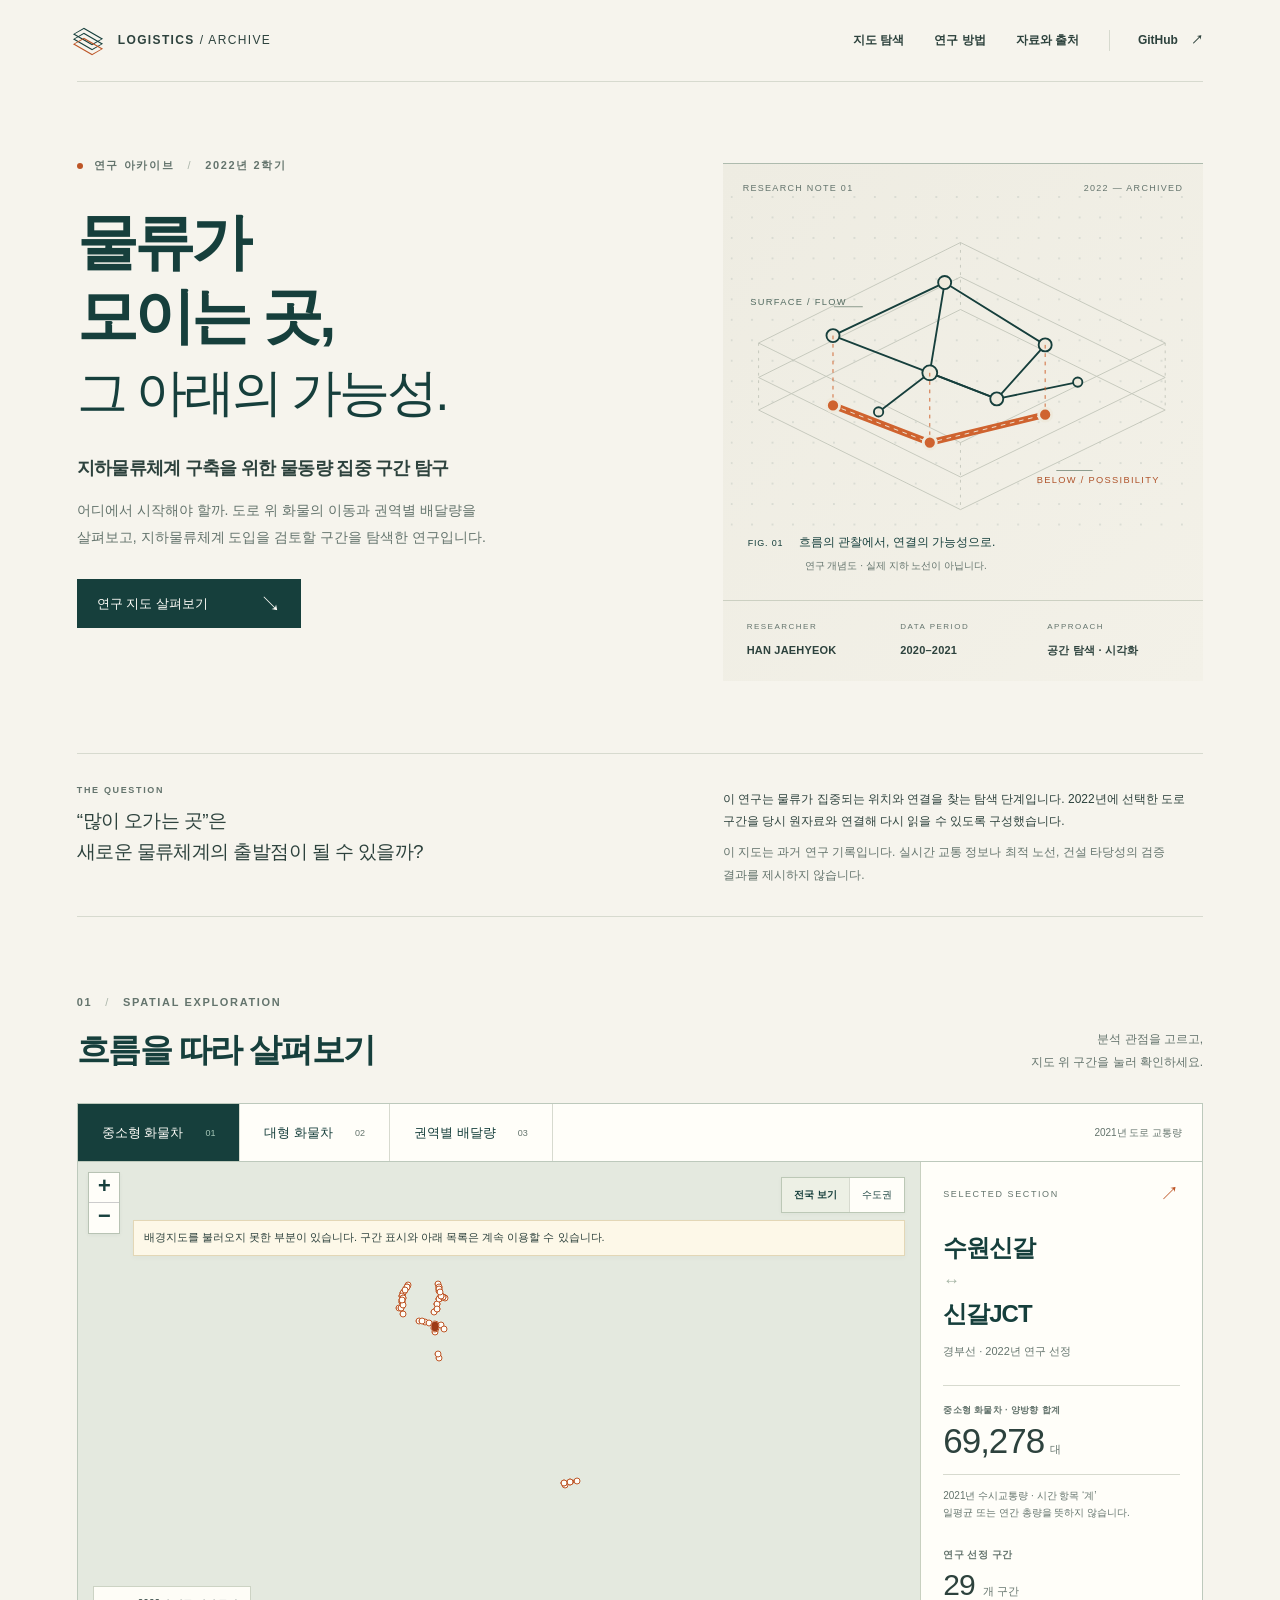
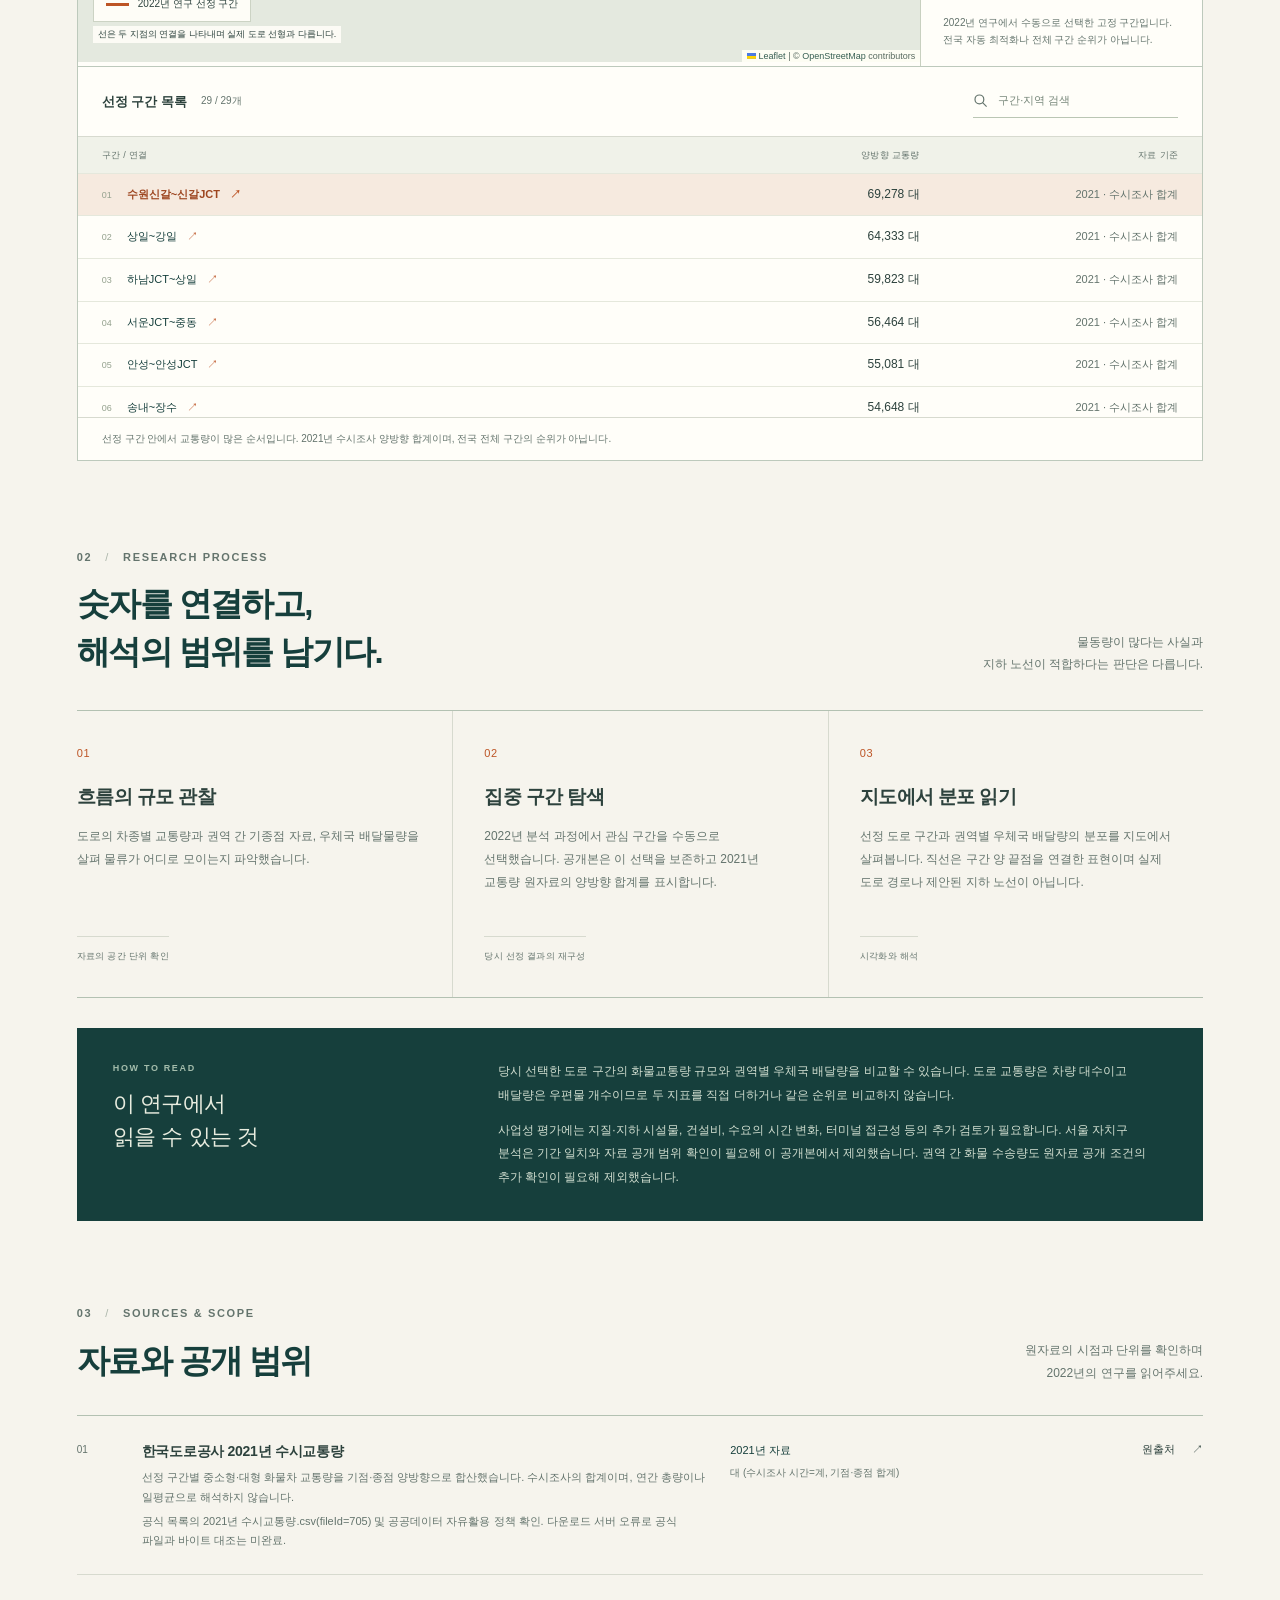
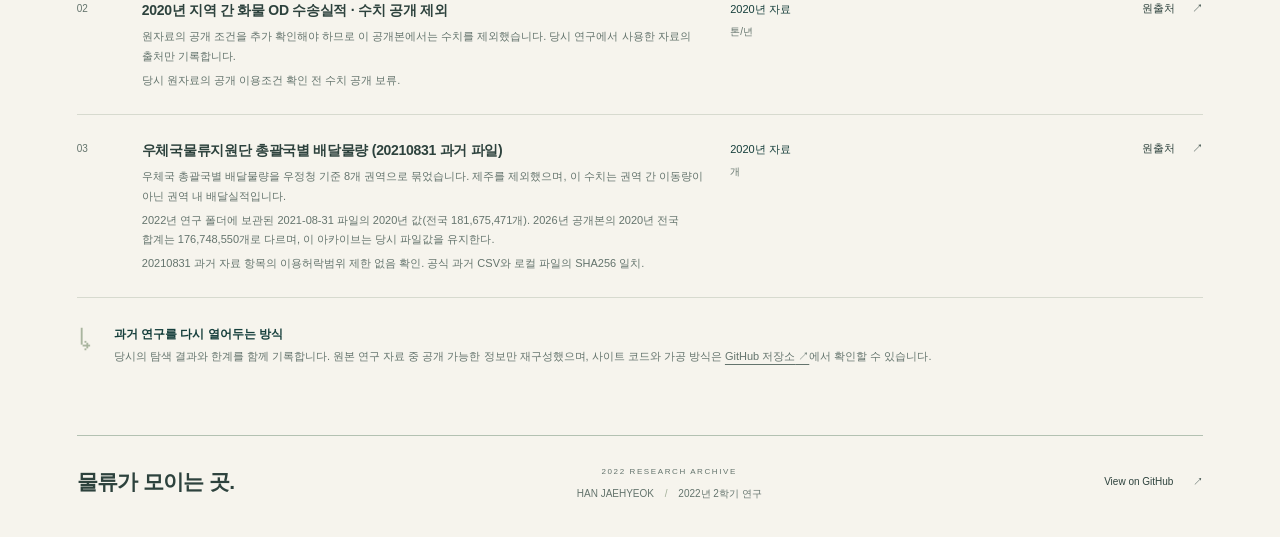
==== index.html @ ad94d5aa "Publish 2022 underground logistics research archive" ====
<!doctype html>
<html lang="ko">
<head>
  <meta charset="utf-8">
  <meta name="viewport" content="width=device-width, initial-scale=1">
  <meta name="theme-color" content="#163f3c">
  <meta name="description" content="2022년 2학기 연구 아카이브. 도로 화물교통량과 권역별 우체국 배달량을 통해 지하물류체계의 도입을 검토할 집중 구간을 탐색합니다.">
  <title>물류가 모이는 곳 — 지하물류 연구 아카이브</title>
  <link rel="icon" type="image/svg+xml" href="./favicon.svg">
  <link rel="stylesheet" href="./vendor/leaflet/leaflet.css">
  <link rel="stylesheet" href="./styles.css">
  <script defer src="./vendor/leaflet/leaflet.js"></script>
  <script defer src="./app.js"></script>
</head>
<body>
  <a class="skip-link" href="#main">본문으로 건너뛰기</a>
  <header class="site-header">
    <a class="wordmark" href="#main" aria-label="물류 연구 아카이브 처음으로"><span class="brand-mark" aria-hidden="true"><i></i><i></i><i></i></span>LOGISTICS <span class="wordmark-light">/ ARCHIVE</span></a>
    <nav aria-label="주요 메뉴"><a href="#explore">지도 탐색</a><a href="#method">연구 방법</a><a href="#sources">자료와 출처</a><a class="github-link" href="https://github.com/hansol000808/underground-logistics-2022" target="_blank" rel="noopener noreferrer">GitHub <span aria-hidden="true">↗</span></a></nav>
  </header>
  <main id="main">
    <section class="hero" aria-labelledby="project-title">
      <div class="hero-copy">
        <p class="eyebrow"><span class="status-dot"></span> 연구 아카이브 <span class="separator">/</span> 2022년 2학기</p>
        <h1 id="project-title">물류가<br>모이는 곳,<br><span>그 아래의 가능성.</span></h1>
        <p class="project-name">지하물류체계 구축을 위한<br class="mobile-break"> 물동량 집중 구간 탐구</p>
        <p class="hero-description">어디에서 시작해야 할까. 도로 위 화물의 이동과 권역별 배달량을 살펴보고, 지하물류체계 도입을 검토할 구간을 탐색한 연구입니다.</p>
        <a class="primary-link" href="#explore">연구 지도 살펴보기 <span aria-hidden="true">↘</span></a>
      </div>
      <div class="hero-figure">
        <div class="figure-top"><span>RESEARCH NOTE 01</span><span>2022 — ARCHIVED</span></div>
        <svg class="flow-figure" viewBox="0 0 500 360" role="img" aria-labelledby="flow-title flow-description">
          <title id="flow-title">지상 물류와 지하 연결의 연구 개념도</title>
          <desc id="flow-description">여러 물류 거점 사이의 지상 흐름을 관찰하여 지하 물류 연결의 가능성을 탐구하는 개념도이며, 실제 노선을 나타내지 않습니다.</desc>
          <defs><pattern id="dot-grid" x="0" y="0" width="22" height="22" patternUnits="userSpaceOnUse"><circle cx="1" cy="1" r="1" fill="#163f3c" opacity=".14"/></pattern></defs>
          <rect width="500" height="360" fill="url(#dot-grid)"/>
          <g fill="none" stroke="#c4c8bc" stroke-width="1"><path d="M30 158 247 50 467 158 247 265Z"/><path d="M30 195 247 87 467 195 247 302Z"/><path d="M30 230 247 122 467 230 247 337Z"/><path d="M30 158V230M247 50V122M467 158V230M247 265V337" stroke-dasharray="3 5"/></g>
          <g fill="none" stroke="#163f3c" stroke-width="2"><path d="m110 150 120-57 108 67-52 58-72-28-55 42"/><path d="m110 150 104 40 72 28 87-18M230 93l-16 97"/></g>
          <g fill="#eeeadd" stroke="#163f3c" stroke-width="2"><circle cx="110" cy="150" r="7"/><circle cx="230" cy="93" r="7"/><circle cx="338" cy="160" r="7"/><circle cx="214" cy="190" r="8"/><circle cx="286" cy="218" r="7"/><circle cx="159" cy="232" r="5"/><circle cx="373" cy="200" r="5"/></g>
          <g stroke="#cf632f" fill="none"><path d="M110 150v75M214 190v75M338 160v75" stroke-dasharray="4 5"/><path d="m110 225 104 40 124-30" stroke-width="7" stroke-linecap="round"/><path d="m110 225 104 40 124-30" stroke="#eeeadd" stroke-width="1" stroke-dasharray="5 5"/></g>
          <g fill="#cf632f" stroke="#eeeadd" stroke-width="3"><circle cx="110" cy="225" r="7"/><circle cx="214" cy="265" r="7"/><circle cx="338" cy="235" r="7"/></g>
          <g font-family="Arial,sans-serif" font-size="10" letter-spacing="1.4" fill="#536b61"><text x="21" y="117">SURFACE / FLOW</text><text x="329" y="308" fill="#af532a">BELOW / POSSIBILITY</text></g>
          <path d="M111 119h31M350 295h39" stroke="#879688" stroke-width="1"/>
        </svg>
        <p class="figure-caption"><span class="caption-index">FIG. 01</span> 흐름의 관찰에서, 연결의 가능성으로.<br><span>연구 개념도 · 실제 지하 노선이 아닙니다.</span></p>
        <dl class="project-meta"><div><dt>RESEARCHER</dt><dd>HAN JAEHYEOK</dd></div><div><dt>DATA PERIOD</dt><dd>2020–2021</dd></div><div><dt>APPROACH</dt><dd>공간 탐색 · 시각화</dd></div></dl>
      </div>
    </section>

    <section class="research-context" aria-label="연구의 범위">
      <p><span class="small-label">THE QUESTION</span>“많이 오가는 곳”은<br>새로운 물류체계의 출발점이 될 수 있을까?</p>
      <div><p>이 연구는 물류가 집중되는 위치와 연결을 찾는 탐색 단계입니다. 2022년에 선택한 도로 구간을 당시 원자료와 연결해 다시 읽을 수 있도록 구성했습니다.</p><p class="muted">이 지도는 과거 연구 기록입니다. 실시간 교통 정보나 최적 노선, 건설 타당성의 검증 결과를 제시하지 않습니다.</p></div>
    </section>

    <section id="explore" class="explore-section" aria-labelledby="explore-title">
      <div class="section-heading"><div><p class="eyebrow">01 <span class="separator">/</span> SPATIAL EXPLORATION</p><h2 id="explore-title">흐름을 따라 살펴보기</h2></div><p>분석 관점을 고르고,<br>지도 위 구간을 눌러 확인하세요.</p></div>
      <div class="explorer">
        <div class="explorer-toolbar">
          <div class="mode-tabs" role="group" aria-label="분석 관점 선택">
            <button type="button" class="mode-button active" data-mode="smallMedium" aria-pressed="true">중소형 화물차 <span>01</span></button>
            <button type="button" class="mode-button" data-mode="large" aria-pressed="false">대형 화물차 <span>02</span></button>
            <button type="button" class="mode-button" data-mode="postal" aria-pressed="false">권역별 배달량 <span>03</span></button>
          </div>
          <span class="data-stamp" id="data-stamp">2021년 도로 교통량</span>
        </div>
        <div class="map-layout">
          <div class="map-panel">
            <div id="map" aria-label="물류 집중 구간 지도"></div>
            <div class="map-view-controls" role="group" aria-label="지도 범위"><button type="button" data-view="national" class="selected" aria-pressed="true">전국 보기</button><button type="button" data-view="capital" aria-pressed="false">수도권</button></div>
            <div class="map-legend" id="map-legend"><span class="legend-line"></span><span id="legend-label">2022년 연구 선정 구간</span></div>
            <p class="map-status" id="map-status" role="status" hidden></p>
            <div class="map-note">선은 두 지점의 연결을 나타내며 실제 도로 선형과 다릅니다.</div>
          </div>
          <aside class="detail-panel" aria-labelledby="detail-title">
            <div class="detail-kicker"><span id="detail-kicker">SELECTED SECTION</span><span aria-hidden="true">↗</span></div>
            <div id="selection-detail" aria-live="polite"><p class="selection-prompt">자료를 불러오고 있습니다.</p></div>
            <div class="explorer-summary"><span class="small-label" id="summary-label">연구 선정 구간</span><p><strong id="summary-count">—</strong><span id="summary-unit">개 구간</span></p><p id="mode-description">2022년 연구에서 수동으로 선택한 구간입니다.</p></div>
          </aside>
        </div>
        <div class="list-toolbar"><div><h3 id="list-title">선정 구간 목록</h3><span id="list-count"></span></div><label class="search-field"><span class="sr-only">구간 또는 지역 검색</span><svg width="16" height="16" viewBox="0 0 20 20" aria-hidden="true"><circle cx="8" cy="8" r="5.5" fill="none" stroke="currentColor" stroke-width="1.5"/><path d="m12 12 5 5" stroke="currentColor" stroke-width="1.5"/></svg><input id="section-search" type="search" placeholder="구간·지역 검색" autocomplete="off"></label></div>
        <div class="table-scroll"><table class="data-table"><caption class="sr-only" id="table-caption">지도에 표시된 선정 구간과 교통량. 구간 이름 버튼을 누르면 상세 정보를 확인할 수 있습니다.</caption><thead><tr><th scope="col">구간 / 연결</th><th scope="col" id="table-value-heading">양방향 교통량</th><th scope="col" class="table-context-heading">자료 기준</th></tr></thead><tbody id="section-list"><tr><td colspan="3">자료를 불러오는 중입니다.</td></tr></tbody></table></div>
        <p class="list-footnote" id="list-footnote">목록은 교통량이 많은 순서입니다. 양방향 합계이며, 전국 전체 구간의 순위가 아닙니다.</p>
      </div>
      <noscript><p class="notice">지도 탐색은 JavaScript가 필요합니다. 아래 연구 방법과 출처는 JavaScript 없이도 읽을 수 있습니다.</p></noscript>
    </section>

    <section id="method" class="method-section" aria-labelledby="method-title">
      <div class="section-heading"><div><p class="eyebrow">02 <span class="separator">/</span> RESEARCH PROCESS</p><h2 id="method-title">숫자를 연결하고,<br>해석의 범위를 남기다.</h2></div><p>물동량이 많다는 사실과<br>지하 노선이 적합하다는 판단은 다릅니다.</p></div>
      <ol class="method-steps"><li><span class="step-number">01</span><h3>흐름의 규모 관찰</h3><p>도로의 차종별 교통량과 권역 간 기종점 자료, 우체국 배달물량을 살펴 물류가 어디로 모이는지 파악했습니다.</p><span class="step-tag">자료의 공간 단위 확인</span></li><li><span class="step-number">02</span><h3>집중 구간 탐색</h3><p>2022년 분석 과정에서 관심 구간을 수동으로 선택했습니다. 공개본은 이 선택을 보존하고 2021년 교통량 원자료의 양방향 합계를 표시합니다.</p><span class="step-tag">당시 선정 결과의 재구성</span></li><li><span class="step-number">03</span><h3>지도에서 분포 읽기</h3><p>선정 도로 구간과 권역별 우체국 배달량의 분포를 지도에서 살펴봅니다. 직선은 구간 양 끝점을 연결한 표현이며 실제 도로 경로나 제안된 지하 노선이 아닙니다.</p><span class="step-tag">시각화와 해석</span></li></ol>
      <div class="interpretation"><div><span class="small-label">HOW TO READ</span><h3>이 연구에서<br>읽을 수 있는 것</h3></div><div><p>당시 선택한 도로 구간의 화물교통량 규모와 권역별 우체국 배달량을 비교할 수 있습니다. 도로 교통량은 차량 대수이고 배달량은 우편물 개수이므로 두 지표를 직접 더하거나 같은 순위로 비교하지 않습니다.</p><p>사업성 평가에는 지질·지하 시설물, 건설비, 수요의 시간 변화, 터미널 접근성 등의 추가 검토가 필요합니다. 서울 자치구 분석은 기간 일치와 자료 공개 범위 확인이 필요해 이 공개본에서 제외했습니다. 권역 간 화물 수송량도 원자료 공개 조건의 추가 확인이 필요해 제외했습니다.</p></div></div>
    </section>

    <section id="sources" class="sources-section" aria-labelledby="sources-title">
      <div class="section-heading"><div><p class="eyebrow">03 <span class="separator">/</span> SOURCES & SCOPE</p><h2 id="sources-title">자료와 공개 범위</h2></div><p>원자료의 시점과 단위를 확인하며<br>2022년의 연구를 읽어주세요.</p></div>
      <div id="source-list" class="source-list"><p>출처 정보를 불러오고 있습니다.</p></div>
      <div class="archive-note"><span class="archive-symbol" aria-hidden="true">↳</span><p><strong>과거 연구를 다시 열어두는 방식</strong><br>당시의 탐색 결과와 한계를 함께 기록합니다. 원본 연구 자료 중 공개 가능한 정보만 재구성했으며, 사이트 코드와 가공 방식은 <a href="https://github.com/hansol000808/underground-logistics-2022" target="_blank" rel="noopener noreferrer">GitHub 저장소<span aria-hidden="true"> ↗</span></a>에서 확인할 수 있습니다.</p></div>
    </section>
  </main>
  <footer class="site-footer"><a class="footer-title" href="#main">물류가 모이는 곳.</a><div><span>2022 RESEARCH ARCHIVE</span><p>HAN JAEHYEOK <span aria-hidden="true">/</span> 2022년 2학기 연구</p></div><a href="https://github.com/hansol000808/underground-logistics-2022" target="_blank" rel="noopener noreferrer">View on GitHub <span aria-hidden="true">↗</span></a></footer>
</body>
</html>
---- vendor/leaflet/leaflet.css ----
/* required styles */

.leaflet-pane,
.leaflet-tile,
.leaflet-marker-icon,
.leaflet-marker-shadow,
.leaflet-tile-container,
.leaflet-pane > svg,
.leaflet-pane > canvas,
.leaflet-zoom-box,
.leaflet-image-layer,
.leaflet-layer {
	position: absolute;
	left: 0;
	top: 0;
	}
.leaflet-container {
	overflow: hidden;
	}
.leaflet-tile,
.leaflet-marker-icon,
.leaflet-marker-shadow {
	-webkit-user-select: none;
	   -moz-user-select: none;
	        user-select: none;
	  -webkit-user-drag: none;
	}
/* Prevents IE11 from highlighting tiles in blue */
.leaflet-tile::selection {
	background: transparent;
}
/* Safari renders non-retina tile on retina better with this, but Chrome is worse */
.leaflet-safari .leaflet-tile {
	image-rendering: -webkit-optimize-contrast;
	}
/* hack that prevents hw layers "stretching" when loading new tiles */
.leaflet-safari .leaflet-tile-container {
	width: 1600px;
	height: 1600px;
	-webkit-transform-origin: 0 0;
	}
.leaflet-marker-icon,
.leaflet-marker-shadow {
	display: block;
	}
/* .leaflet-container svg: reset svg max-width decleration shipped in Joomla! (joomla.org) 3.x */
/* .leaflet-container img: map is broken in FF if you have max-width: 100% on tiles */
.leaflet-container .leaflet-overlay-pane svg {
	max-width: none !important;
	max-height: none !important;
	}
.leaflet-container .leaflet-marker-pane img,
.leaflet-container .leaflet-shadow-pane img,
.leaflet-container .leaflet-tile-pane img,
.leaflet-container img.leaflet-image-layer,
.leaflet-container .leaflet-tile {
	max-width: none !important;
	max-height: none !important;
	width: auto;
	padding: 0;
	}

.leaflet-container img.leaflet-tile {
	/* See: https://bugs.chromium.org/p/chromium/issues/detail?id=600120 */
	mix-blend-mode: plus-lighter;
}

.leaflet-container.leaflet-touch-zoom {
	-ms-touch-action: pan-x pan-y;
	touch-action: pan-x pan-y;
	}
.leaflet-container.leaflet-touch-drag {
	-ms-touch-action: pinch-zoom;
	/* Fallback for FF which doesn't support pinch-zoom */
	touch-action: none;
	touch-action: pinch-zoom;
}
.leaflet-container.leaflet-touch-drag.leaflet-touch-zoom {
	-ms-touch-action: none;
	touch-action: none;
}
.leaflet-container {
	-webkit-tap-highlight-color: transparent;
}
.leaflet-container a {
	-webkit-tap-highlight-color: rgba(51, 181, 229, 0.4);
}
.leaflet-tile {
	filter: inherit;
	visibility: hidden;
	}
.leaflet-tile-loaded {
	visibility: inherit;
	}
.leaflet-zoom-box {
	width: 0;
	height: 0;
	-moz-box-sizing: border-box;
	     box-sizing: border-box;
	z-index: 800;
	}
/* workaround for https://bugzilla.mozilla.org/show_bug.cgi?id=888319 */
.leaflet-overlay-pane svg {
	-moz-user-select: none;
	}

.leaflet-pane         { z-index: 400; }

.leaflet-tile-pane    { z-index: 200; }
.leaflet-overlay-pane { z-index: 400; }
.leaflet-shadow-pane  { z-index: 500; }
.leaflet-marker-pane  { z-index: 600; }
.leaflet-tooltip-pane   { z-index: 650; }
.leaflet-popup-pane   { z-index: 700; }

.leaflet-map-pane canvas { z-index: 100; }
.leaflet-map-pane svg    { z-index: 200; }

.leaflet-vml-shape {
	width: 1px;
	height: 1px;
	}
.lvml {
	behavior: url(#default#VML);
	display: inline-block;
	position: absolute;
	}


/* control positioning */

.leaflet-control {
	position: relative;
	z-index: 800;
	pointer-events: visiblePainted; /* IE 9-10 doesn't have auto */
	pointer-events: auto;
	}
.leaflet-top,
.leaflet-bottom {
	position: absolute;
	z-index: 1000;
	pointer-events: none;
	}
.leaflet-top {
	top: 0;
	}
.leaflet-right {
	right: 0;
	}
.leaflet-bottom {
	bottom: 0;
	}
.leaflet-left {
	left: 0;
	}
.leaflet-control {
	float: left;
	clear: both;
	}
.leaflet-right .leaflet-control {
	float: right;
	}
.leaflet-top .leaflet-control {
	margin-top: 10px;
	}
.leaflet-bottom .leaflet-control {
	margin-bottom: 10px;
	}
.leaflet-left .leaflet-control {
	margin-left: 10px;
	}
.leaflet-right .leaflet-control {
	margin-right: 10px;
	}


/* zoom and fade animations */

.leaflet-fade-anim .leaflet-popup {
	opacity: 0;
	-webkit-transition: opacity 0.2s linear;
	   -moz-transition: opacity 0.2s linear;
	        transition: opacity 0.2s linear;
	}
.leaflet-fade-anim .leaflet-map-pane .leaflet-popup {
	opacity: 1;
	}
.leaflet-zoom-animated {
	-webkit-transform-origin: 0 0;
	    -ms-transform-origin: 0 0;
	        transform-origin: 0 0;
	}
svg.leaflet-zoom-animated {
	will-change: transform;
}

.leaflet-zoom-anim .leaflet-zoom-animated {
	-webkit-transition: -webkit-transform 0.25s cubic-bezier(0,0,0.25,1);
	   -moz-transition:    -moz-transform 0.25s cubic-bezier(0,0,0.25,1);
	        transition:         transform 0.25s cubic-bezier(0,0,0.25,1);
	}
.leaflet-zoom-anim .leaflet-tile,
.leaflet-pan-anim .leaflet-tile {
	-webkit-transition: none;
	   -moz-transition: none;
	        transition: none;
	}

.leaflet-zoom-anim .leaflet-zoom-hide {
	visibility: hidden;
	}


/* cursors */

.leaflet-interactive {
	cursor: pointer;
	}
.leaflet-grab {
	cursor: -webkit-grab;
	cursor:    -moz-grab;
	cursor:         grab;
	}
.leaflet-crosshair,
.leaflet-crosshair .leaflet-interactive {
	cursor: crosshair;
	}
.leaflet-popup-pane,
.leaflet-control {
	cursor: auto;
	}
.leaflet-dragging .leaflet-grab,
.leaflet-dragging .leaflet-grab .leaflet-interactive,
.leaflet-dragging .leaflet-marker-draggable {
	cursor: move;
	cursor: -webkit-grabbing;
	cursor:    -moz-grabbing;
	cursor:         grabbing;
	}

/* marker & overlays interactivity */
.leaflet-marker-icon,
.leaflet-marker-shadow,
.leaflet-image-layer,
.leaflet-pane > svg path,
.leaflet-tile-container {
	pointer-events: none;
	}

.leaflet-marker-icon.leaflet-interactive,
.leaflet-image-layer.leaflet-interactive,
.leaflet-pane > svg path.leaflet-interactive,
svg.leaflet-image-layer.leaflet-interactive path {
	pointer-events: visiblePainted; /* IE 9-10 doesn't have auto */
	pointer-events: auto;
	}

/* visual tweaks */

.leaflet-container {
	background: #ddd;
	outline-offset: 1px;
	}
.leaflet-container a {
	color: #0078A8;
	}
.leaflet-zoom-box {
	border: 2px dotted #38f;
	background: rgba(255,255,255,0.5);
	}


/* general typography */
.leaflet-container {
	font-family: "Helvetica Neue", Arial, Helvetica, sans-serif;
	font-size: 12px;
	font-size: 0.75rem;
	line-height: 1.5;
	}


/* general toolbar styles */

.leaflet-bar {
	box-shadow: 0 1px 5px rgba(0,0,0,0.65);
	border-radius: 4px;
	}
.leaflet-bar a {
	background-color: #fff;
	border-bottom: 1px solid #ccc;
	width: 26px;
	height: 26px;
	line-height: 26px;
	display: block;
	text-align: center;
	text-decoration: none;
	color: black;
	}
.leaflet-bar a,
.leaflet-control-layers-toggle {
	background-position: 50% 50%;
	background-repeat: no-repeat;
	display: block;
	}
.leaflet-bar a:hover,
.leaflet-bar a:focus {
	background-color: #f4f4f4;
	}
.leaflet-bar a:first-child {
	border-top-left-radius: 4px;
	border-top-right-radius: 4px;
	}
.leaflet-bar a:last-child {
	border-bottom-left-radius: 4px;
	border-bottom-right-radius: 4px;
	border-bottom: none;
	}
.leaflet-bar a.leaflet-disabled {
	cursor: default;
	background-color: #f4f4f4;
	color: #bbb;
	}

.leaflet-touch .leaflet-bar a {
	width: 30px;
	height: 30px;
	line-height: 30px;
	}
.leaflet-touch .leaflet-bar a:first-child {
	border-top-left-radius: 2px;
	border-top-right-radius: 2px;
	}
.leaflet-touch .leaflet-bar a:last-child {
	border-bottom-left-radius: 2px;
	border-bottom-right-radius: 2px;
	}

/* zoom control */

.leaflet-control-zoom-in,
.leaflet-control-zoom-out {
	font: bold 18px 'Lucida Console', Monaco, monospace;
	text-indent: 1px;
	}

.leaflet-touch .leaflet-control-zoom-in, .leaflet-touch .leaflet-control-zoom-out  {
	font-size: 22px;
	}


/* layers control */

.leaflet-control-layers {
	box-shadow: 0 1px 5px rgba(0,0,0,0.4);
	background: #fff;
	border-radius: 5px;
	}
.leaflet-control-layers-toggle {
	background-image: url(images/layers.png);
	width: 36px;
	height: 36px;
	}
.leaflet-retina .leaflet-control-layers-toggle {
	background-image: url(images/layers-2x.png);
	background-size: 26px 26px;
	}
.leaflet-touch .leaflet-control-layers-toggle {
	width: 44px;
	height: 44px;
	}
.leaflet-control-layers .leaflet-control-layers-list,
.leaflet-control-layers-expanded .leaflet-control-layers-toggle {
	display: none;
	}
.leaflet-control-layers-expanded .leaflet-control-layers-list {
	display: block;
	position: relative;
	}
.leaflet-control-layers-expanded {
	padding: 6px 10px 6px 6px;
	color: #333;
	background: #fff;
	}
.leaflet-control-layers-scrollbar {
	overflow-y: scroll;
	overflow-x: hidden;
	padding-right: 5px;
	}
.leaflet-control-layers-selector {
	margin-top: 2px;
	position: relative;
	top: 1px;
	}
.leaflet-control-layers label {
	display: block;
	font-size: 13px;
	font-size: 1.08333em;
	}
.leaflet-control-layers-separator {
	height: 0;
	border-top: 1px solid #ddd;
	margin: 5px -10px 5px -6px;
	}

/* Default icon URLs */
.leaflet-default-icon-path { /* used only in path-guessing heuristic, see L.Icon.Default */
	background-image: url(images/marker-icon.png);
	}


/* attribution and scale controls */

.leaflet-container .leaflet-control-attribution {
	background: #fff;
	background: rgba(255, 255, 255, 0.8);
	margin: 0;
	}
.leaflet-control-attribution,
.leaflet-control-scale-line {
	padding: 0 5px;
	color: #333;
	line-height: 1.4;
	}
.leaflet-control-attribution a {
	text-decoration: none;
	}
.leaflet-control-attribution a:hover,
.leaflet-control-attribution a:focus {
	text-decoration: underline;
	}
.leaflet-attribution-flag {
	display: inline !important;
	vertical-align: baseline !important;
	width: 1em;
	height: 0.6669em;
	}
.leaflet-left .leaflet-control-scale {
	margin-left: 5px;
	}
.leaflet-bottom .leaflet-control-scale {
	margin-bottom: 5px;
	}
.leaflet-control-scale-line {
	border: 2px solid #777;
	border-top: none;
	line-height: 1.1;
	padding: 2px 5px 1px;
	white-space: nowrap;
	-moz-box-sizing: border-box;
	     box-sizing: border-box;
	background: rgba(255, 255, 255, 0.8);
	text-shadow: 1px 1px #fff;
	}
.leaflet-control-scale-line:not(:first-child) {
	border-top: 2px solid #777;
	border-bottom: none;
	margin-top: -2px;
	}
.leaflet-control-scale-line:not(:first-child):not(:last-child) {
	border-bottom: 2px solid #777;
	}

.leaflet-touch .leaflet-control-attribution,
.leaflet-touch .leaflet-control-layers,
.leaflet-touch .leaflet-bar {
	box-shadow: none;
	}
.leaflet-touch .leaflet-control-layers,
.leaflet-touch .leaflet-bar {
	border: 2px solid rgba(0,0,0,0.2);
	background-clip: padding-box;
	}


/* popup */

.leaflet-popup {
	position: absolute;
	text-align: center;
	margin-bottom: 20px;
	}
.leaflet-popup-content-wrapper {
	padding: 1px;
	text-align: left;
	border-radius: 12px;
	}
.leaflet-popup-content {
	margin: 13px 24px 13px 20px;
	line-height: 1.3;
	font-size: 13px;
	font-size: 1.08333em;
	min-height: 1px;
	}
.leaflet-popup-content p {
	margin: 17px 0;
	margin: 1.3em 0;
	}
.leaflet-popup-tip-container {
	width: 40px;
	height: 20px;
	position: absolute;
	left: 50%;
	margin-top: -1px;
	margin-left: -20px;
	overflow: hidden;
	pointer-events: none;
	}
.leaflet-popup-tip {
	width: 17px;
	height: 17px;
	padding: 1px;

	margin: -10px auto 0;
	pointer-events: auto;

	-webkit-transform: rotate(45deg);
	   -moz-transform: rotate(45deg);
	    -ms-transform: rotate(45deg);
	        transform: rotate(45deg);
	}
.leaflet-popup-content-wrapper,
.leaflet-popup-tip {
	background: white;
	color: #333;
	box-shadow: 0 3px 14px rgba(0,0,0,0.4);
	}
.leaflet-container a.leaflet-popup-close-button {
	position: absolute;
	top: 0;
	right: 0;
	border: none;
	text-align: center;
	width: 24px;
	height: 24px;
	font: 16px/24px Tahoma, Verdana, sans-serif;
	color: #757575;
	text-decoration: none;
	background: transparent;
	}
.leaflet-container a.leaflet-popup-close-button:hover,
.leaflet-container a.leaflet-popup-close-button:focus {
	color: #585858;
	}
.leaflet-popup-scrolled {
	overflow: auto;
	}

.leaflet-oldie .leaflet-popup-content-wrapper {
	-ms-zoom: 1;
	}
.leaflet-oldie .leaflet-popup-tip {
	width: 24px;
	margin: 0 auto;

	-ms-filter: "progid:DXImageTransform.Microsoft.Matrix(M11=0.70710678, M12=0.70710678, M21=-0.70710678, M22=0.70710678)";
	filter: progid:DXImageTransform.Microsoft.Matrix(M11=0.70710678, M12=0.70710678, M21=-0.70710678, M22=0.70710678);
	}

.leaflet-oldie .leaflet-control-zoom,
.leaflet-oldie .leaflet-control-layers,
.leaflet-oldie .leaflet-popup-content-wrapper,
.leaflet-oldie .leaflet-popup-tip {
	border: 1px solid #999;
	}


/* div icon */

.leaflet-div-icon {
	background: #fff;
	border: 1px solid #666;
	}


/* Tooltip */
/* Base styles for the element that has a tooltip */
.leaflet-tooltip {
	position: absolute;
	padding: 6px;
	background-color: #fff;
	border: 1px solid #fff;
	border-radius: 3px;
	color: #222;
	white-space: nowrap;
	-webkit-user-select: none;
	-moz-user-select: none;
	-ms-user-select: none;
	user-select: none;
	pointer-events: none;
	box-shadow: 0 1px 3px rgba(0,0,0,0.4);
	}
.leaflet-tooltip.leaflet-interactive {
	cursor: pointer;
	pointer-events: auto;
	}
.leaflet-tooltip-top:before,
.leaflet-tooltip-bottom:before,
.leaflet-tooltip-left:before,
.leaflet-tooltip-right:before {
	position: absolute;
	pointer-events: none;
	border: 6px solid transparent;
	background: transparent;
	content: "";
	}

/* Directions */

.leaflet-tooltip-bottom {
	margin-top: 6px;
}
.leaflet-tooltip-top {
	margin-top: -6px;
}
.leaflet-tooltip-bottom:before,
.leaflet-tooltip-top:before {
	left: 50%;
	margin-left: -6px;
	}
.leaflet-tooltip-top:before {
	bottom: 0;
	margin-bottom: -12px;
	border-top-color: #fff;
	}
.leaflet-tooltip-bottom:before {
	top: 0;
	margin-top: -12px;
	margin-left: -6px;
	border-bottom-color: #fff;
	}
.leaflet-tooltip-left {
	margin-left: -6px;
}
.leaflet-tooltip-right {
	margin-left: 6px;
}
.leaflet-tooltip-left:before,
.leaflet-tooltip-right:before {
	top: 50%;
	margin-top: -6px;
	}
.leaflet-tooltip-left:before {
	right: 0;
	margin-right: -12px;
	border-left-color: #fff;
	}
.leaflet-tooltip-right:before {
	left: 0;
	margin-left: -12px;
	border-right-color: #fff;
	}

/* Printing */

@media print {
	/* Prevent printers from removing background-images of controls. */
	.leaflet-control {
		-webkit-print-color-adjust: exact;
		print-color-adjust: exact;
		}
	}
---- styles.css ----
@charset "UTF-8";
:root{--paper:#f6f4ed;--panel:#eeece2;--ink:#163f3c;--text:#2d423d;--muted:#64746d;--line:#d7dacf;--orange:#bd5526;--orange-soft:#f1dfd0;--white:#fffef9;--font:"Pretendard","Noto Sans KR","Apple SD Gothic Neo","Malgun Gothic",sans-serif}*{box-sizing:border-box}html{scroll-behavior:smooth;scroll-padding-top:30px}body{margin:0;background:var(--paper);color:var(--text);font-family:var(--font);font-size:15px;line-height:1.8;word-break:keep-all;-webkit-font-smoothing:antialiased}a{color:inherit;text-underline-offset:4px}button,input{font:inherit}button,a{-webkit-tap-highlight-color:transparent}button{cursor:pointer}button:disabled{cursor:not-allowed}button:focus-visible,a:focus-visible,input:focus-visible{outline:3px solid var(--orange);outline-offset:4px}button:focus:not(:focus-visible){outline:none}a:hover{color:var(--orange)}p,h1,h2,h3,dl,dd{margin:0}button{color:var(--ink)}.sr-only{position:absolute;width:1px;height:1px;padding:0;margin:-1px;overflow:hidden;clip:rect(0,0,0,0);white-space:nowrap;border:0}.skip-link{position:fixed;top:12px;left:15px;z-index:2000;padding:10px 20px;background:var(--ink);color:white;transform:translateY(-150%)}.skip-link:focus{transform:translateY(0)}.site-header,.hero,.research-context,.explore-section,.method-section,.sources-section,.site-footer{max-width:1360px;margin-left:auto;margin-right:auto}.site-header{display:flex;justify-content:space-between;align-items:center;padding:29px 0;border-bottom:1px solid var(--line);gap:25px}.wordmark{font-size:12px;letter-spacing:1.35px;text-decoration:none;display:inline-flex;align-items:center;font-weight:750;white-space:nowrap}.wordmark-light{font-weight:400;margin-left:5px}.brand-mark{position:relative;width:29px;height:23px;margin-right:12px;display:block}.brand-mark i{position:absolute;left:0;top:2px;width:22px;height:11px;border:1.4px solid var(--ink);transform:rotate(30deg) skewX(-30deg)}.brand-mark i:nth-child(2){top:7px}.brand-mark i:nth-child(3){top:12px;border-color:var(--orange)}nav{display:flex;align-items:center;gap:30px}nav a{font-size:12px;text-decoration:none;font-weight:600}.github-link{border-left:1px solid var(--line);padding-left:28px}.github-link span{margin-left:10px}.hero{display:grid;grid-template-columns:1.18fr 1fr;gap:7%;padding-top:74px;padding-bottom:72px}.eyebrow{font-size:11px;font-weight:650;letter-spacing:1.65px;display:flex;align-items:center;gap:11px;color:var(--muted)}.status-dot{width:6px;height:6px;border-radius:50%;background:var(--orange);display:inline-block}.separator{color:#abb5aa;font-weight:400;margin:0 2px}.hero h1{font-size:clamp(46px,4.8vw,68px);letter-spacing:-3.7px;font-weight:760;line-height:1.2;margin:29px 0 26px;color:var(--ink)}.hero h1 span{font-weight:430;font-size:.83em;letter-spacing:-3px;white-space:nowrap}.project-name{font-weight:650;font-size:18px;letter-spacing:-.7px;margin-bottom:13px}.hero-description{color:var(--muted);font-size:14px;max-width:420px;line-height:1.9}.primary-link{display:inline-flex;align-items:center;justify-content:space-between;min-width:224px;background:var(--ink);color:var(--white);font-size:13px;text-decoration:none;padding:13px 20px;margin-top:28px}.primary-link span{font-size:21px;margin-left:30px;line-height:1}.primary-link:hover{background:#245c56;color:white}.hero-figure{align-self:center;border-top:1px solid #aebbae;background:linear-gradient(135deg,#eeece2 0%,#f3f1e8 100%);margin-top:7px}.figure-top{display:flex;justify-content:space-between;padding:16px 20px 0;font-family:Arial,sans-serif;font-size:9px;letter-spacing:1.3px;color:var(--muted)}.flow-figure{display:block;width:100%;height:auto;max-height:335px}.figure-caption{font-size:12px;line-height:1.9;padding:0 25px 23px;color:var(--ink)}.figure-caption>span:last-child{color:var(--muted);font-size:10px;margin-left:57px}.caption-index{font-family:Arial,sans-serif;font-size:9px;letter-spacing:.8px;margin-right:12px}.project-meta{display:grid;grid-template-columns:1.05fr 1fr 1fr;border-top:1px solid #ccd0c2;padding:19px 24px 20px;gap:15px}.project-meta dt{font-family:Arial,sans-serif;font-size:8px;letter-spacing:1.5px;color:var(--muted);margin-bottom:7px}.project-meta dd{font-size:11px;letter-spacing:.2px;font-weight:600}.mobile-break{display:none}.research-context{display:grid;grid-template-columns:1.18fr 1fr;gap:7%;border-top:1px solid var(--line);border-bottom:1px solid var(--line);padding:29px 0 30px}.small-label{display:block;font-family:Arial,var(--font);font-size:9px;font-weight:600;letter-spacing:1.65px;color:var(--muted);margin-bottom:9px}.research-context>p{font-size:19px;line-height:1.6;font-weight:500;letter-spacing:-.6px}.research-context>div{padding-top:5px;font-size:12px;line-height:1.85}.research-context .muted{margin-top:9px;color:var(--muted)}.section-heading{display:flex;justify-content:space-between;align-items:flex-end;margin-bottom:30px;gap:30px}.section-heading .eyebrow{margin-bottom:13px}.section-heading h2{font-size:33px;font-weight:650;letter-spacing:-1.6px;line-height:1.45;color:var(--ink)}.section-heading>p{font-size:12px;color:var(--muted);text-align:right;line-height:1.9}.explore-section{padding-top:76px}.explorer{border:1px solid #bdc9bc;background:var(--white)}.explorer-toolbar{display:flex;align-items:center;justify-content:space-between;border-bottom:1px solid #bdc9bc;min-height:58px}.mode-tabs{display:flex;align-self:stretch}.mode-button{display:flex;align-items:center;gap:22px;border:0;border-right:1px solid var(--line);background:none;padding:17px 24px;font-size:13px;font-weight:550;line-height:1.7}.mode-button span{font:9px Arial,sans-serif;color:var(--muted)}.mode-button.active{background:var(--ink);color:var(--white)}.mode-button.active span{color:#a5c6b7}.mode-button:not(.active):hover{background:var(--panel)}.mode-button:disabled{color:var(--muted)}.data-stamp{font-size:10px;color:var(--muted);padding:0 20px;white-space:nowrap}.map-layout{display:grid;grid-template-columns:minmax(0,1fr) 282px;min-height:480px}.map-panel{position:relative;min-width:0;background:#e4e9df;height:500px;isolation:isolate}#map{height:100%;width:100%;background:#e4e9df;z-index:0}.leaflet-container{font-family:var(--font);font-size:11px}.leaflet-control-zoom a{color:var(--ink)!important}.leaflet-bar{border:1px solid #b8c3b4!important;box-shadow:0 1px 4px #153e3b0d!important;border-radius:0!important}.leaflet-bar a{border-radius:0!important;background:var(--white)!important}.leaflet-tooltip{border:1px solid var(--line);color:var(--ink);padding:7px 11px;box-shadow:0 2px 8px #163f3c0a;font-family:var(--font);font-size:11px}.leaflet-container .leaflet-control-attribution{font-size:9px;background:#fffff6e8;color:#596a60}.leaflet-control-attribution a{color:#365e52}.map-view-controls{position:absolute;z-index:401;top:15px;right:15px;display:flex;border:1px solid #bcc8b6;box-shadow:0 1px 4px #163f3c0a;background:var(--white)}.map-view-controls button{font-size:10px;border:0;background:none;padding:8px 12px}.map-view-controls button+button{border-left:1px solid var(--line)}.map-view-controls button.selected{background:#edf0e5;font-weight:700}.map-legend{position:absolute;z-index:401;bottom:40px;left:15px;display:flex;align-items:center;gap:9px;background:#fffef9ef;padding:8px 12px;font-size:10px;border:1px solid #ccd3c4}.legend-line{width:23px;height:3px;display:block;background:var(--orange)}.map-note{position:absolute;z-index:401;bottom:19px;left:15px;font-size:9px;line-height:1.5;background:#fffef9dd;padding:2px 5px;max-width:calc(100% - 30px)}.map-status{position:absolute;z-index:402;left:55px;right:15px;top:58px;background:#fff9e9eb;border:1px solid #e3d7b6;padding:8px 10px;font-size:11px;line-height:1.6;box-shadow:0 2px 5px #163f3c08}.detail-panel{border-left:1px solid #c8d0c0;padding:22px 22px 18px;display:flex;flex-direction:column;min-width:0}.detail-kicker{display:flex;align-items:center;justify-content:space-between;font-family:Arial,sans-serif;font-size:9px;color:var(--muted);letter-spacing:1.6px;margin-bottom:27px}.detail-kicker>span:last-child{font-size:19px;color:var(--orange);line-height:1}.detail-panel h3{font-size:24px;letter-spacing:-1px;line-height:1.5;font-weight:620;color:var(--ink);overflow-wrap:anywhere}.detail-panel h3 .detail-direction{display:block;color:#a6b5a5;font-size:17px;margin:2px 0}.detail-route{font-size:11px;color:var(--muted);margin-top:10px}.detail-value{margin-top:23px;padding:16px 0 13px;border-top:1px solid var(--line);border-bottom:1px solid var(--line)}.detail-value .small-label{font-size:9px;letter-spacing:.35px;margin-bottom:4px}.detail-value strong{font-family:Arial,sans-serif;font-size:35px;line-height:1.1;font-weight:500;letter-spacing:-1px}.detail-value .value-unit{font-size:11px;color:var(--muted);margin-left:6px}.detail-note{font-size:10px;color:var(--muted);line-height:1.75;margin-top:12px}.detail-breakdown{display:grid;grid-template-columns:1fr 1fr;gap:10px;margin-top:13px}.detail-breakdown div{font-size:10px;color:var(--muted)}.detail-breakdown strong{display:block;font-size:12px;color:var(--ink);font-weight:600}.selection-prompt{font-size:15px;color:var(--muted);padding:15px 0}.explorer-summary{margin-top:auto;padding-top:24px}.explorer-summary .small-label{font-family:var(--font);font-size:10px;letter-spacing:.5px;margin-bottom:0}.explorer-summary>p:nth-child(2){display:flex;align-items:baseline;gap:8px;line-height:1.4}.explorer-summary strong{font-family:Arial,sans-serif;font-size:30px;letter-spacing:-1px;font-weight:400}.explorer-summary>p:nth-child(2)>span{font-size:11px;color:var(--muted)}#mode-description{font-size:10px;color:var(--muted);line-height:1.7;margin-top:8px}.list-toolbar{border-top:1px solid #bdc9bc;border-bottom:1px solid var(--line);padding:18px 24px;display:flex;align-items:center;justify-content:space-between;gap:15px}.list-toolbar>div{display:flex;align-items:center;gap:14px}.list-toolbar h3{font-size:13px;font-weight:650}.list-toolbar #list-count{font-size:10px;color:var(--muted)}.search-field{display:flex;align-items:center;gap:9px;border-bottom:1px solid #bac6b4;max-width:230px;padding:3px 0;color:var(--muted)}.search-field input{min-width:0;width:180px;border:0;background:none;font-size:11px;color:var(--ink);padding:3px 0;outline-offset:0}.search-field input::placeholder{color:#758578}.table-scroll{max-height:280px;overflow:auto;scrollbar-width:thin;scrollbar-color:#c8d1be var(--white)}.data-table{width:100%;border-collapse:collapse;font-size:11px;text-align:left;white-space:normal}.data-table th{position:sticky;top:0;z-index:1;background:#f0f2e9;font-size:9px;color:var(--muted);font-weight:500;letter-spacing:.3px;line-height:1.8}.data-table th,.data-table td{padding:10px 24px;border-bottom:1px solid #e5e8dc}.data-table th:nth-child(2),.data-table td:nth-child(2){text-align:right;white-space:nowrap}.data-table th:last-child,.data-table td:last-child{width:23%;text-align:right;color:var(--muted)}.data-table td:nth-child(2){font-family:Arial,var(--font);font-variant-numeric:tabular-nums;font-size:12px}.data-table td button{border:0;padding:1px 0;background:transparent;text-align:left;font-size:11px;line-height:1.6}.data-table td button:hover{text-decoration:underline;text-underline-offset:3px}.data-table tr.selected-row td{background:#f6eadf}.data-table tr.selected-row button{font-weight:700;color:#9d451f}.row-number{display:inline-block;color:#94a18e;font-family:Arial,sans-serif;font-size:9px;min-width:25px;padding-right:7px;font-weight:400}.row-arrow{display:inline-block;margin-left:10px;color:var(--orange)}.table-empty{text-align:center!important;padding:30px!important;color:var(--muted)}.list-footnote{padding:12px 24px;font-size:10px;line-height:1.8;color:var(--muted);border-top:1px solid var(--line)}.notice{border:1px solid #d7ba8a;background:#fff7e8;padding:18px;font-size:13px}.method-section{padding-top:87px}.method-section .section-heading{margin-bottom:34px}.method-steps{list-style:none;padding:0;display:grid;grid-template-columns:repeat(3,1fr);border-top:1px solid #b3c1b2;border-bottom:1px solid #b3c1b2;margin:0}.method-steps li{padding:27px 31px 30px 0}.method-steps li+li{border-left:1px solid var(--line);padding-left:31px}.step-number{font-family:Arial,sans-serif;font-size:11px;color:var(--orange);letter-spacing:.7px}.method-steps h3{font-size:19px;font-weight:600;letter-spacing:-.6px;margin:15px 0 11px}.method-steps p{font-size:12px;color:var(--muted);line-height:1.9;min-height:92px}.step-tag{display:inline-block;border-top:1px solid var(--line);padding-top:11px;margin-top:19px;font-size:9px;color:var(--muted);letter-spacing:.3px}.interpretation{display:grid;grid-template-columns:1fr 2fr;gap:50px;background:var(--ink);color:#e8ecdf;margin-top:30px;padding:32px 36px}.interpretation .small-label{color:#a4bdac;margin-bottom:10px}.interpretation h3{font-weight:500;font-size:22px;letter-spacing:-.5px;line-height:1.5}.interpretation>div:last-child{font-size:12px;line-height:1.95;color:#d2dfd1}.interpretation>div:last-child p+p{margin-top:12px}.sources-section{padding-top:83px;padding-bottom:68px}.source-list{border-top:1px solid #b3c1b2}.source-row{display:grid;grid-template-columns:45px 1.45fr 1fr auto;gap:20px;align-items:start;padding:23px 0;border-bottom:1px solid var(--line)}.source-number{font-family:Arial,sans-serif;font-size:10px;color:var(--muted);padding-top:2px}.source-row h3{font-size:14px;font-weight:600;letter-spacing:-.3px}.source-row p{font-size:11px;color:var(--muted);line-height:1.8;margin-top:4px}.source-meta{font-size:10px;color:var(--muted);padding-top:2px}.source-meta strong{color:var(--ink);font-size:11px;font-weight:500;display:block;margin-bottom:3px}.source-row>a{font-size:11px;white-space:nowrap;text-decoration:none;padding-top:1px}.source-row>a span{margin-left:14px}.archive-note{display:flex;gap:22px;margin-top:25px;font-size:11px;color:var(--muted);line-height:1.9}.archive-note strong{font-size:12px;color:var(--ink);font-weight:600}.archive-symbol{font-family:Arial,sans-serif;font-size:30px;color:#a9b59f;line-height:1.4}.site-footer{border-top:1px solid #b3c1b2;padding:26px 0 34px;display:flex;justify-content:space-between;align-items:center;gap:20px}.footer-title{font-size:21px;font-weight:650;letter-spacing:-.7px;text-decoration:none}.site-footer>div{font-size:10px;color:var(--muted);text-align:center}.site-footer>div>span{font-family:Arial,sans-serif;font-size:8px;letter-spacing:1.6px}.site-footer>div p{margin-top:5px}.site-footer>div p span{padding:0 8px;color:#a2b099}.site-footer>a:last-child{font-family:Arial,sans-serif;font-size:10px;text-decoration:none}.site-footer>a:last-child span{margin-left:17px}.region-label{background:var(--ink);color:white;border:1px solid #fff8dc;padding:3px 6px;font-family:var(--font);font-size:9px;white-space:nowrap;transform:translate(-50%,-50%);display:inline-block;box-shadow:0 1px 3px #0002}.region-icon{background:transparent;border:0}
@media(min-width:1450px){.site-header,.hero,.research-context,.explore-section,.method-section,.sources-section,.site-footer{max-width:1200px}.hero{padding-top:80px}.hero h1{font-size:68px}}
@media(max-width:1449px){.site-header,.hero,.research-context,.explore-section,.method-section,.sources-section,.site-footer{margin-left:6%;margin-right:6%}}
@media(prefers-reduced-motion:reduce){html{scroll-behavior:auto}*{animation-duration:.01ms!important;transition-duration:.01ms!important}}
@media(max-width:1050px){.hero{gap:5%;grid-template-columns:1.1fr 1fr}.hero h1{font-size:53px;letter-spacing:-3px}.hero h1 span{letter-spacing:-2.5px}.project-name{font-size:15px}.hero-description{font-size:12px}.project-meta{padding:16px;gap:9px}.project-meta dd{font-size:9px}.figure-top{font-size:8px;padding-left:15px;padding-right:15px}.figure-caption{padding-left:17px;padding-right:17px}.map-layout{grid-template-columns:minmax(0,1fr) 250px}.map-panel{height:485px}.detail-panel{padding:20px 18px}.detail-panel h3{font-size:22px}.mode-button{padding:15px 18px;gap:15px}.data-stamp{padding:0 15px;font-size:9px}.research-context{gap:5%;grid-template-columns:1.1fr 1fr}.research-context>p{font-size:17px}.research-context>div{font-size:11px}.method-steps li{padding-right:23px}.method-steps li+li{padding-left:23px}.method-steps p{min-height:115px}.source-row{grid-template-columns:35px 1.5fr 1fr auto;gap:15px}}
@media(max-width:800px){.site-header,.hero,.research-context,.explore-section,.method-section,.sources-section,.site-footer{margin-left:5%;margin-right:5%}.site-header{padding:22px 0}.wordmark{font-size:10px;letter-spacing:.8px}.wordmark-light{display:none}nav{gap:20px}nav a{font-size:11px}.github-link{padding-left:17px}.hero{padding-top:48px;padding-bottom:43px;grid-template-columns:1fr 1fr;gap:4%}.hero h1{font-size:43px;letter-spacing:-2.5px;margin-top:24px}.hero h1 span{font-size:.76em;letter-spacing:-1.8px}.hero .eyebrow{font-size:9px;letter-spacing:.5px;gap:6px}.hero-description{font-size:11px}.project-name{font-size:13px}.primary-link{min-width:195px;font-size:11px;padding:11px 15px}.hero-figure{margin-top:20px}.figure-top{font-size:6px;padding:14px 12px 0}.figure-caption{font-size:9px;padding:0 12px 17px}.figure-caption>span:last-child{font-size:8px;margin-left:0}.caption-index{font-size:8px;margin-right:6px}.project-meta{grid-template-columns:1fr 1fr}.project-meta div:last-child{display:none}.project-meta dt{font-size:7px}.research-context>p{font-size:15px}.research-context>div{font-size:10px}.section-heading h2{font-size:28px}.section-heading>p{font-size:11px}.explore-section{padding-top:55px}.map-layout{grid-template-columns:minmax(0,1fr) 215px}.map-panel{height:460px}.mode-button{font-size:11px;padding:13px 16px;gap:10px}.data-stamp{display:none}.explorer-toolbar{min-height:48px}.detail-panel{padding:18px 15px}.detail-panel h3{font-size:20px}.detail-value strong{font-size:29px}.detail-kicker{font-size:8px;margin-bottom:20px}.detail-breakdown{gap:5px}.detail-breakdown strong{font-size:11px}.data-table th,.data-table td{padding:10px 17px}.list-toolbar{padding:15px 17px}.method-section{padding-top:60px}.method-steps h3{font-size:17px}.method-steps p{font-size:11px;min-height:133px}.method-steps li{padding-right:18px}.method-steps li+li{padding-left:18px}.interpretation{gap:24px;padding:27px}.interpretation h3{font-size:20px}.interpretation>div:last-child{font-size:11px}.sources-section{padding-top:60px;padding-bottom:50px}.source-row{grid-template-columns:25px 1.5fr 1fr;gap:13px}.source-row>a{grid-column:2/4;margin-top:-6px}.source-row h3{font-size:13px}.source-row p{font-size:10px}}
@media(max-width:620px){.site-header{gap:12px}nav{gap:16px}nav a{font-size:10px}.github-link{display:none}.wordmark{font-size:9px;letter-spacing:1px}.brand-mark{margin-right:6px;transform:scale(.85);transform-origin:left center;width:25px}.hero{grid-template-columns:1fr;padding-top:40px;gap:36px}.hero h1{font-size:57px;line-height:1.16;letter-spacing:-3px;margin:23px 0}.hero h1 span{font-size:.75em;letter-spacing:-2.5px}.hero .eyebrow{font-size:10px;letter-spacing:1px}.project-name{font-size:16px;line-height:1.7}.hero-description{font-size:13px;max-width:380px}.primary-link{margin-top:23px;font-size:12px;min-width:215px}.hero-figure{margin-top:0}.figure-top{font-size:9px;padding:15px 17px 0}.flow-figure{max-height:270px}.figure-caption{font-size:11px;padding:0 18px 18px}.caption-index{font-size:9px;margin-right:10px}.figure-caption>span:last-child{font-size:9px;margin-left:56px}.project-meta{grid-template-columns:1.1fr 1fr 1fr;padding:16px 18px}.project-meta div:last-child{display:block}.project-meta dt{font-size:7px}.project-meta dd{font-size:10px}.research-context{grid-template-columns:1fr;gap:18px;padding:26px 0}.research-context>p{font-size:19px}.research-context>div{font-size:12px;padding:0}.small-label{font-size:8px}.section-heading{display:block;margin-bottom:22px}.section-heading .eyebrow{font-size:9px;letter-spacing:1.3px;margin-bottom:10px}.section-heading h2{font-size:27px;letter-spacing:-1.3px}.section-heading>p{text-align:left;font-size:11px;margin-top:13px}.section-heading>p br{display:none}.map-layout{grid-template-columns:1fr;min-height:0}.map-panel{height:400px}.mode-tabs{width:100%}.mode-button{flex:1;justify-content:center;padding:14px 8px;font-size:11px;gap:7px}.mode-button span{font-size:8px}.mode-button:last-child{border-right:0}.detail-panel{border-left:0;border-top:1px solid #c8d0c0;padding:18px;display:grid;grid-template-columns:1.45fr 1fr;gap:0 18px}.detail-kicker{grid-column:1/-1;margin-bottom:12px}.detail-panel h3{font-size:20px;line-height:1.4}.detail-panel h3 .detail-direction{display:inline-block;margin:0 7px;font-size:14px}.detail-value{margin-top:12px;padding:12px 0 10px}.detail-value strong{font-size:30px}.detail-route{font-size:10px;margin-top:7px}.detail-note{font-size:9px;margin-top:9px}.detail-breakdown{margin-top:10px}.detail-breakdown div{font-size:9px}.detail-breakdown strong{font-size:10px}.explorer-summary{padding:0 0 0 15px;border-left:1px solid var(--line);margin-top:0;align-self:stretch;display:flex;flex-direction:column;justify-content:center}.explorer-summary strong{font-size:34px}.explorer-summary .small-label{font-size:9px;margin-bottom:4px}.explorer-summary>p:nth-child(2)>span{font-size:10px}#mode-description{font-size:9px}.list-toolbar{align-items:flex-start;padding:14px 16px;gap:10px}.list-toolbar>div{display:block}.list-toolbar h3{font-size:12px;line-height:1.7}.list-toolbar #list-count{display:block;font-size:9px}.search-field{width:45%;max-width:170px}.search-field input{width:100%;font-size:10px}.search-field svg{flex-shrink:0;width:13px}.data-table th,.data-table td{padding:11px 13px}.data-table th{font-size:8px}.data-table th:nth-child(3),.data-table td:nth-child(3){display:none}.data-table td button{font-size:10px}.data-table td:nth-child(2){font-size:11px}.row-number{min-width:19px;font-size:8px}.row-arrow{margin-left:5px}.table-scroll{max-height:260px}.list-footnote{font-size:9px;padding:12px 15px}.map-view-controls{right:12px;top:12px}.map-view-controls button{padding:7px 10px;font-size:9px}.map-legend{font-size:9px;left:12px;padding:6px 9px;bottom:43px}.map-note{font-size:8px;left:12px;bottom:22px;max-width:calc(100% - 24px)}.map-status{font-size:10px;right:12px;top:53px;left:12px}.method-section .section-heading{margin-bottom:25px}.method-steps{grid-template-columns:1fr}.method-steps li,.method-steps li+li{position:relative;border-left:0;padding:25px 0 23px 44px}.method-steps li+li{border-top:1px solid var(--line)}.step-number{position:absolute;top:29px;left:2px}.method-steps h3{font-size:18px;margin:0 0 9px}.method-steps p{min-height:0;font-size:12px}.step-tag{margin-top:13px;padding-top:9px}.interpretation{grid-template-columns:1fr;gap:18px;padding:25px}.interpretation h3{font-size:22px}.interpretation h3 br{display:none}.interpretation>div:last-child{font-size:12px}.interpretation .small-label{font-size:8px;margin-bottom:8px}.source-row{grid-template-columns:20px 1fr;gap:8px 12px;padding:20px 0}.source-row h3{font-size:14px}.source-row p{font-size:11px}.source-meta{grid-column:2;font-size:10px;margin-top:0}.source-meta strong{display:inline;margin-right:9px;font-size:10px}.source-row>a{grid-column:2;font-size:10px;margin-top:3px}.source-row>a span{margin-left:8px}.archive-note{gap:14px;font-size:10px}.archive-note strong{font-size:11px}.site-footer{flex-wrap:wrap;gap:17px;padding:24px 0 30px}.site-footer>div{text-align:right}.footer-title{font-size:19px}.site-footer>a:last-child{margin-left:auto}.site-footer>div>span{font-size:7px;letter-spacing:1px}.site-footer>div p{font-size:8px}}
@media(max-width:360px){nav{gap:11px}nav a{font-size:9px}.wordmark{font-size:8px;letter-spacing:.5px}.brand-mark{width:22px;margin-right:3px}.hero h1{font-size:50px}.hero h1 span{font-size:.73em}.project-name{font-size:14px}.mobile-break{display:block}.project-meta{padding:15px 12px;gap:5px}.project-meta dd{font-size:8px}.figure-top{font-size:7px}.figure-caption{font-size:10px}.figure-caption>span:last-child{margin-left:0}.mode-button{font-size:10px;gap:5px}.mode-button span{display:none}.map-panel{height:350px}.detail-panel{padding:15px;grid-template-columns:1.4fr 1fr;gap:0 12px}.detail-panel h3{font-size:17px}.detail-value strong{font-size:25px}.explorer-summary{padding-left:10px}.explorer-summary strong{font-size:30px}.detail-breakdown{grid-template-columns:1fr}.section-heading h2{font-size:25px}.table-value-heading{font-size:8px}.row-number{display:none}}
.legend-line.legend-circle{width:12px;height:12px;border-radius:50%;opacity:.65;border:1px solid var(--ink)}
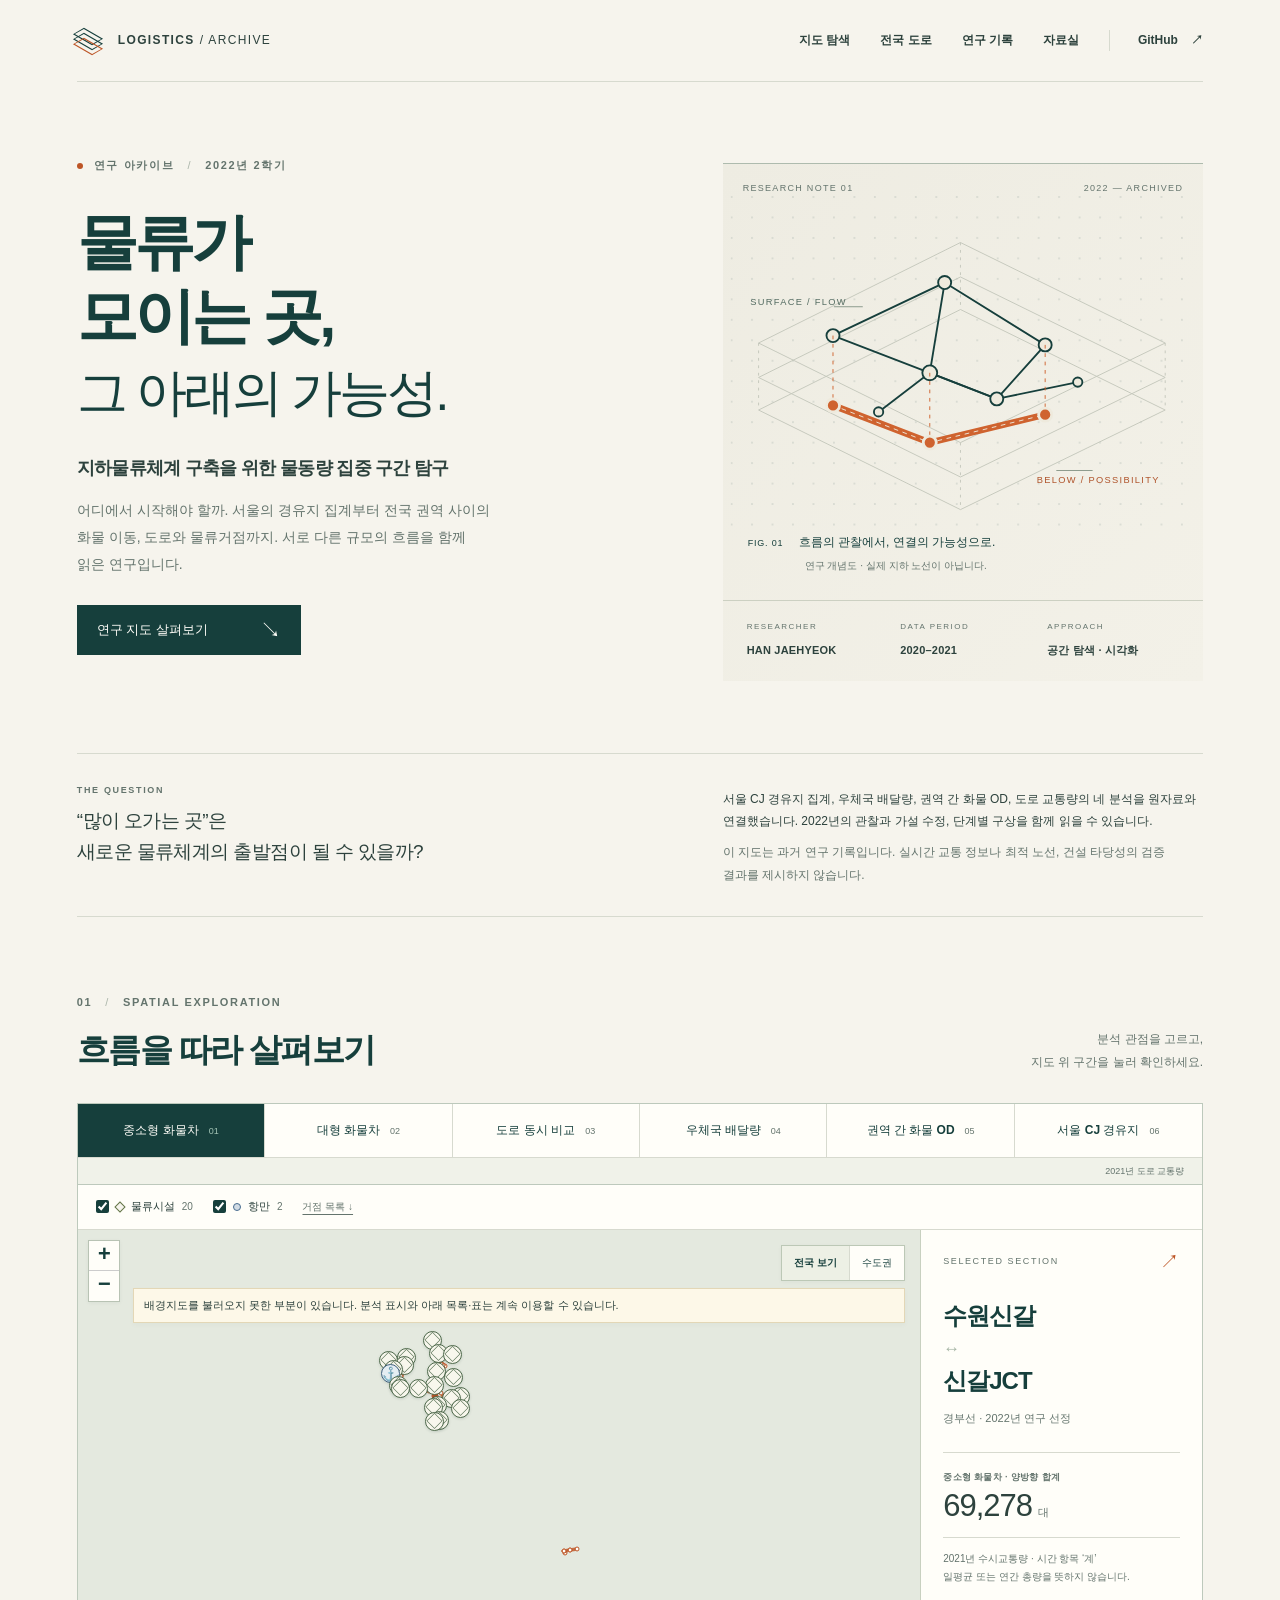
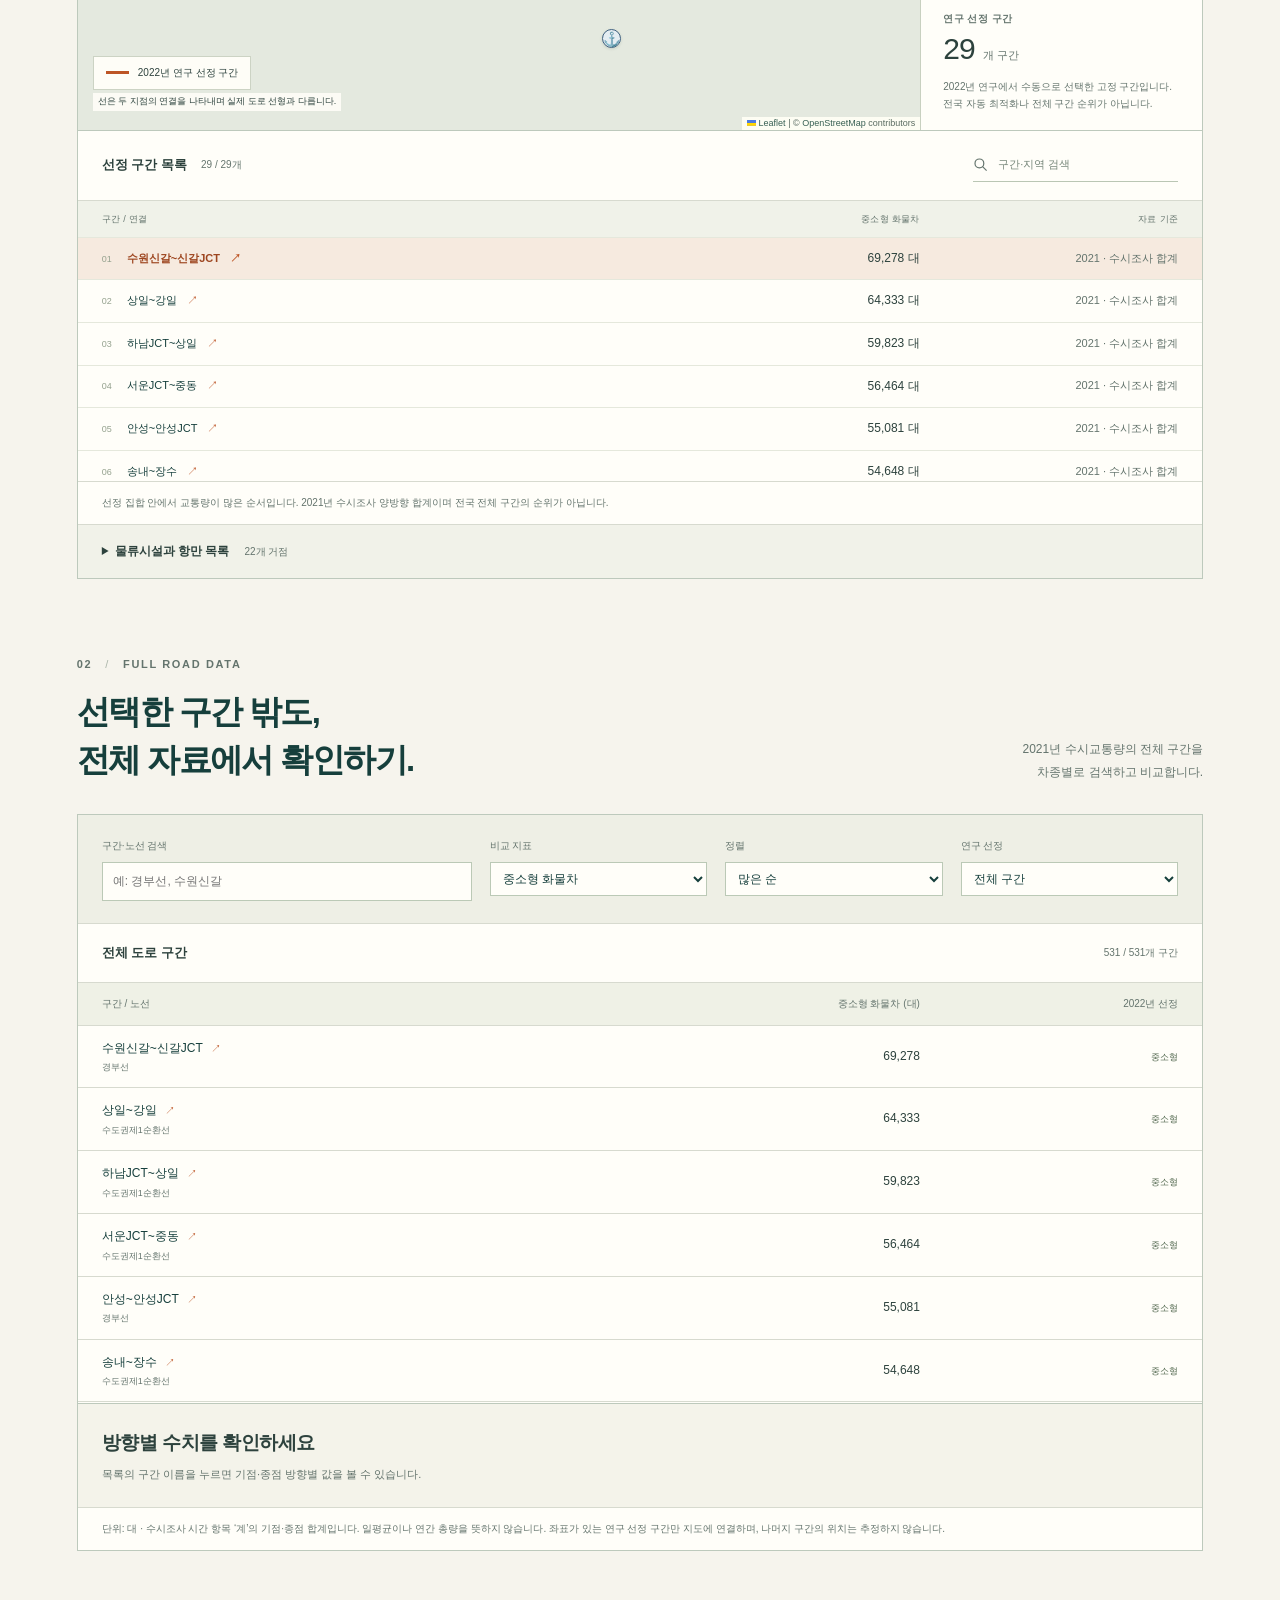
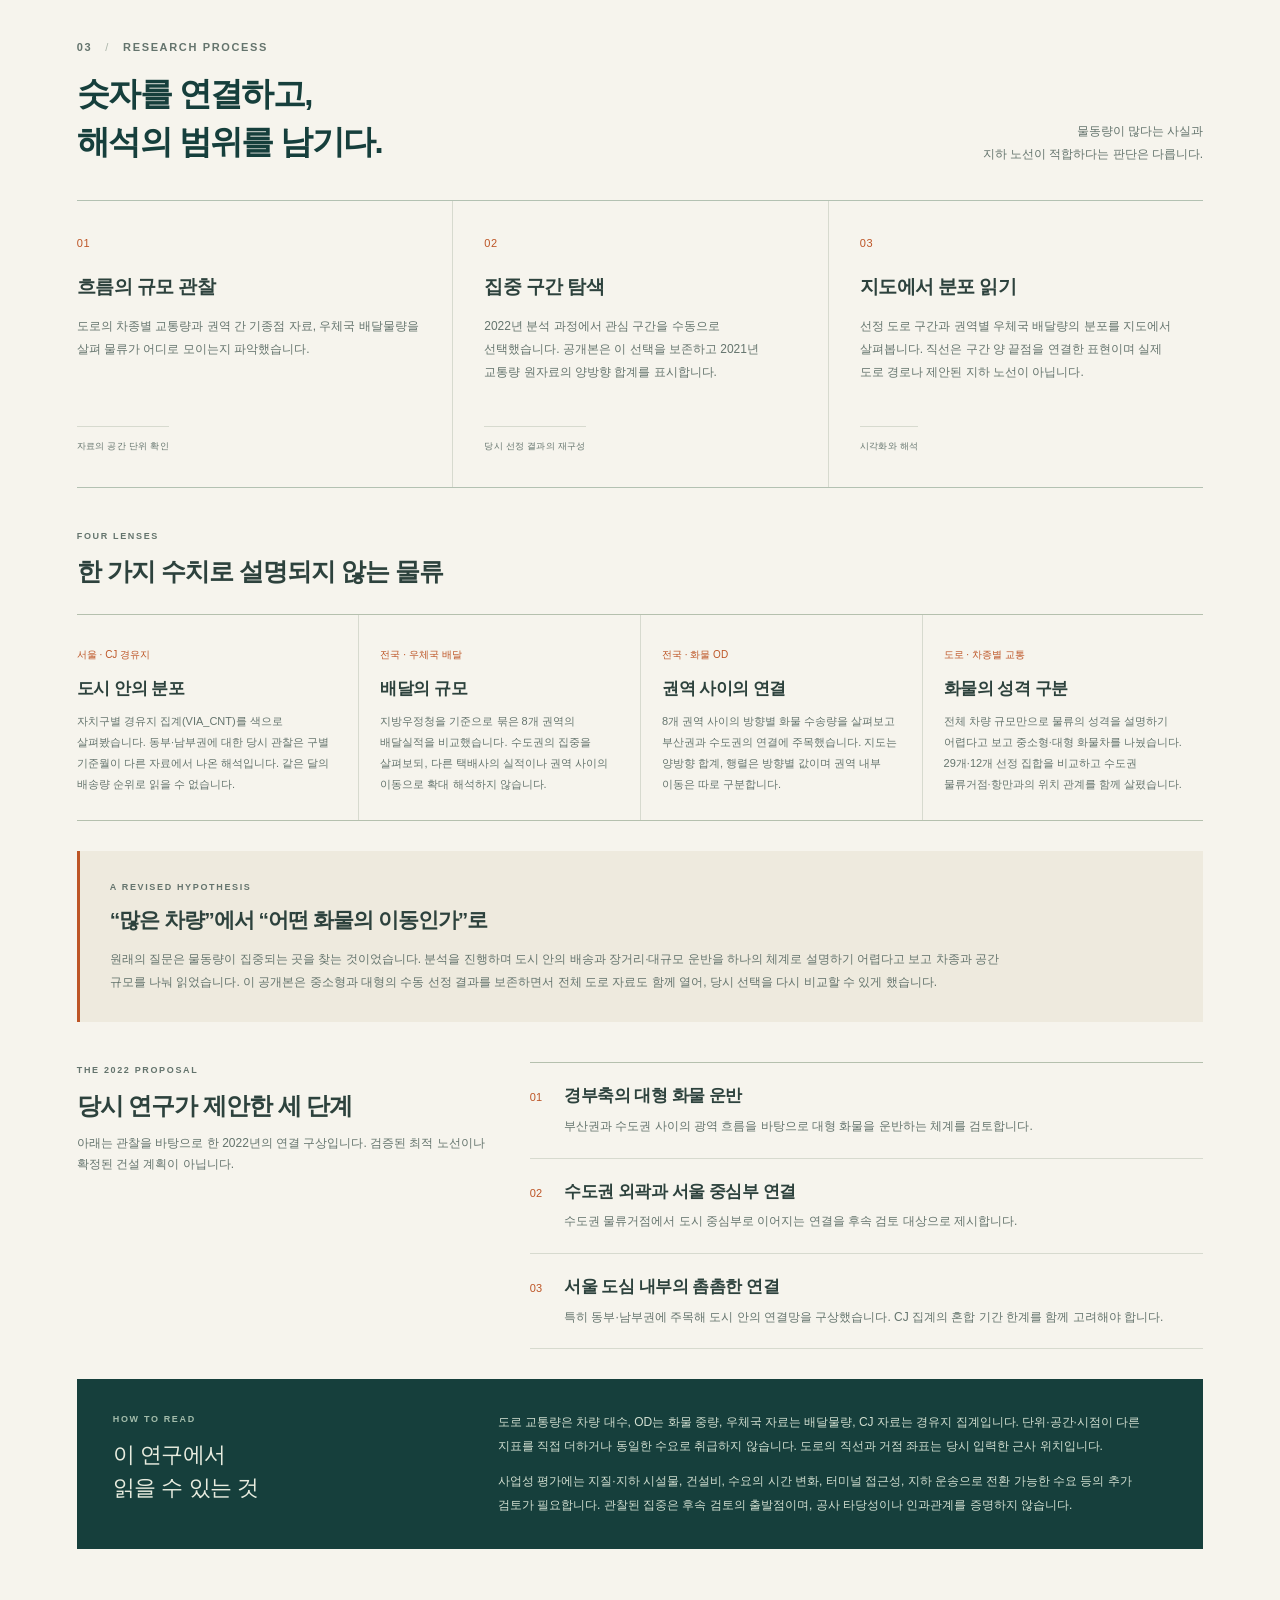
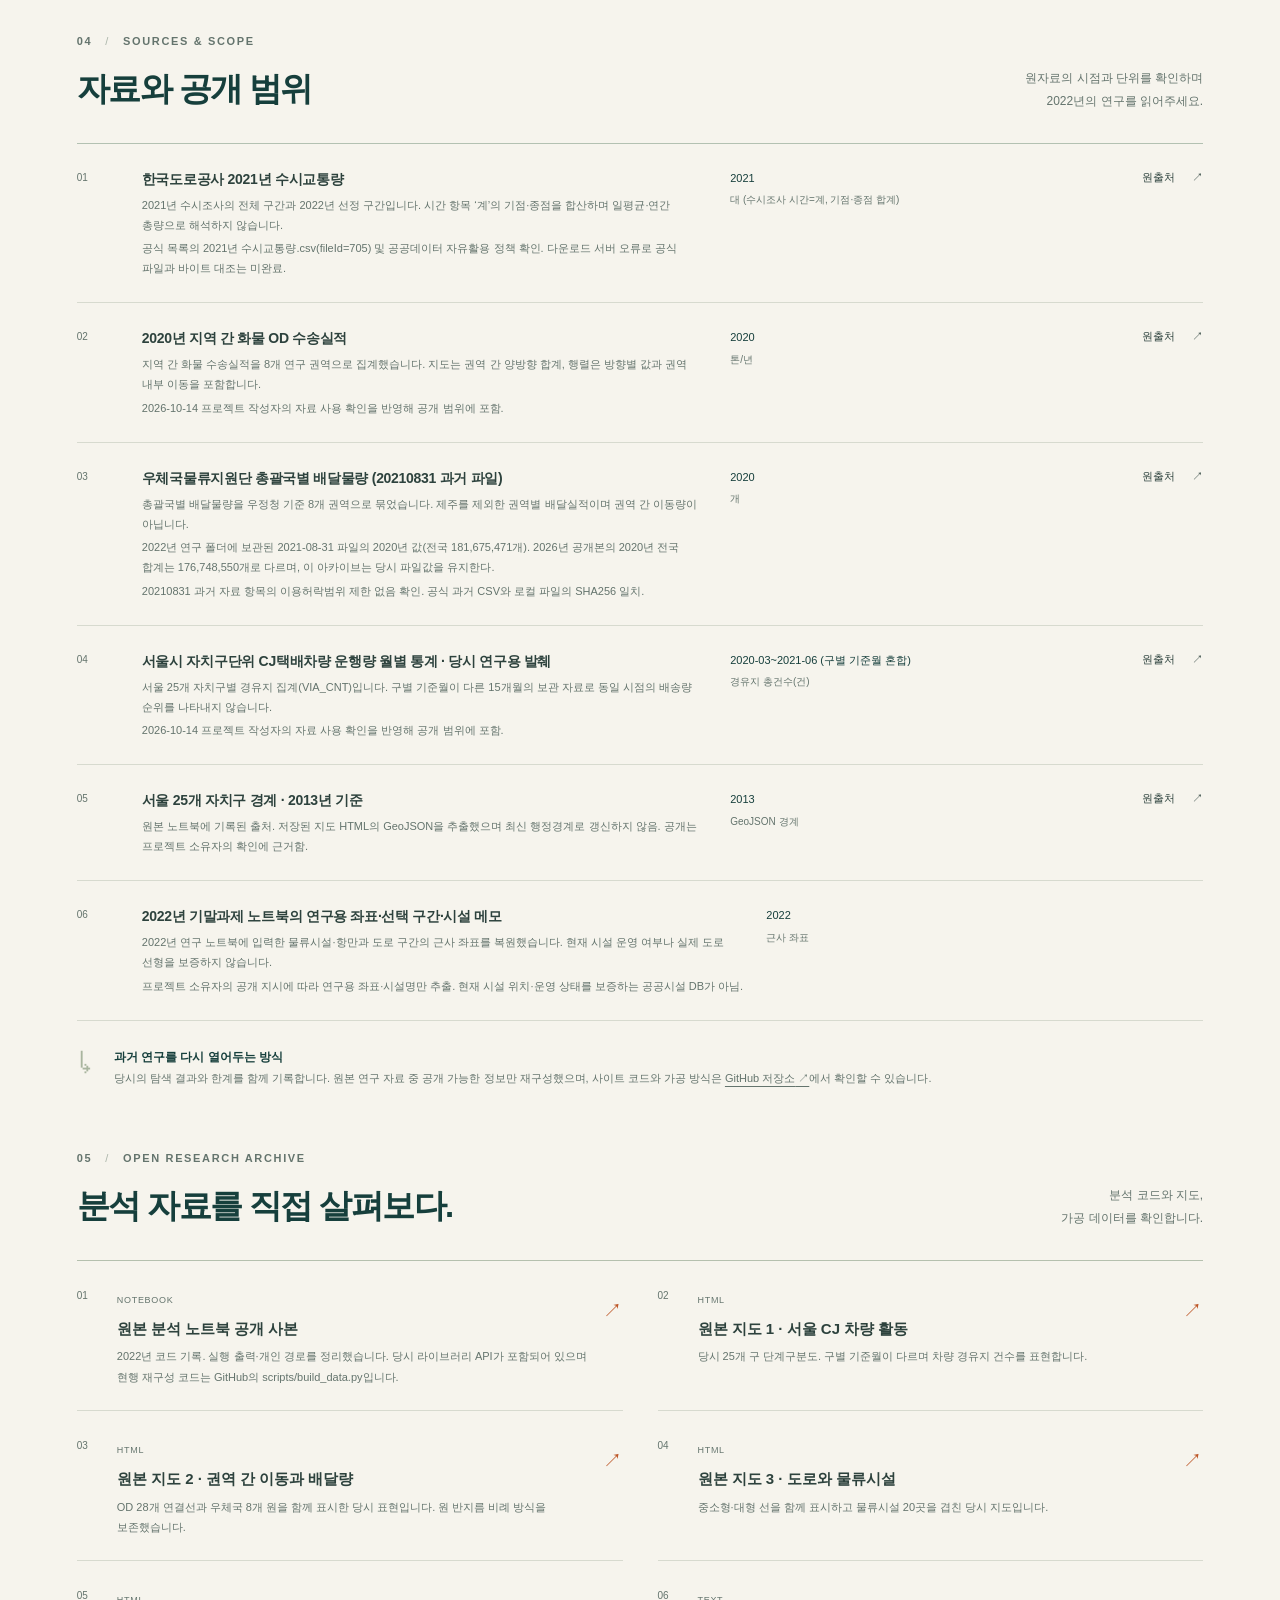
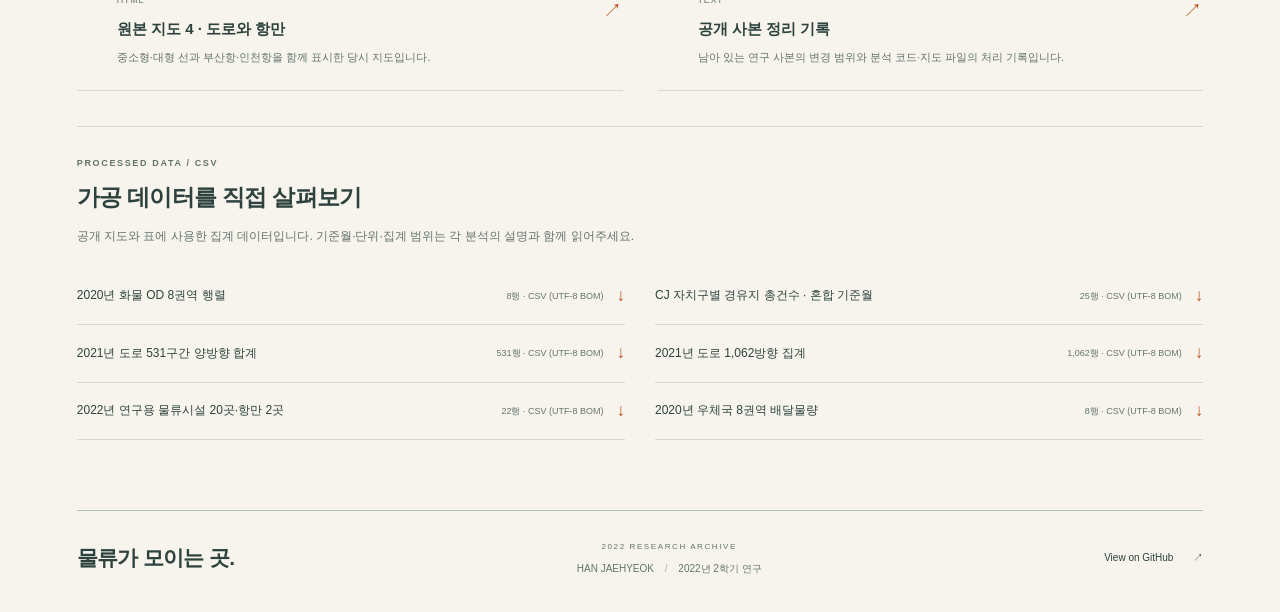
==== commit 285ccd65: "Restore logistics analysis and interactive data views" ====
--- a/index.html
+++ b/index.html
@@ -4,7 +4,7 @@
   <meta charset="utf-8">
   <meta name="viewport" content="width=device-width, initial-scale=1">
   <meta name="theme-color" content="#163f3c">
-  <meta name="description" content="2022년 2학기 연구 아카이브. 도로 화물교통량과 권역별 우체국 배달량을 통해 지하물류체계의 도입을 검토할 집중 구간을 탐색합니다.">
+  <meta name="description" content="2022년 연구 아카이브. 서울 자치구 CJ 경유지 집계, 권역 간 화물 OD, 우체국 배달량과 전국 도로 교통량을 살펴보는 인터랙티브 지도.">
   <title>물류가 모이는 곳 — 지하물류 연구 아카이브</title>
   <link rel="icon" type="image/svg+xml" href="./favicon.svg">
   <link rel="stylesheet" href="./vendor/leaflet/leaflet.css">
@@ -16,7 +16,7 @@
   <a class="skip-link" href="#main">본문으로 건너뛰기</a>
   <header class="site-header">
     <a class="wordmark" href="#main" aria-label="물류 연구 아카이브 처음으로"><span class="brand-mark" aria-hidden="true"><i></i><i></i><i></i></span>LOGISTICS <span class="wordmark-light">/ ARCHIVE</span></a>
-    <nav aria-label="주요 메뉴"><a href="#explore">지도 탐색</a><a href="#method">연구 방법</a><a href="#sources">자료와 출처</a><a class="github-link" href="https://github.com/hansol000808/underground-logistics-2022" target="_blank" rel="noopener noreferrer">GitHub <span aria-hidden="true">↗</span></a></nav>
+    <nav aria-label="주요 메뉴"><a href="#explore">지도 탐색</a><a href="#road-data">전국 도로</a><a href="#method">연구 기록</a><a href="#archive">자료실</a><a class="github-link" href="https://github.com/hansol000808/logistics-flow" target="_blank" rel="noopener noreferrer">GitHub <span aria-hidden="true">↗</span></a></nav>
   </header>
   <main id="main">
     <section class="hero" aria-labelledby="project-title">
@@ -24,7 +24,7 @@
         <p class="eyebrow"><span class="status-dot"></span> 연구 아카이브 <span class="separator">/</span> 2022년 2학기</p>
         <h1 id="project-title">물류가<br>모이는 곳,<br><span>그 아래의 가능성.</span></h1>
         <p class="project-name">지하물류체계 구축을 위한<br class="mobile-break"> 물동량 집중 구간 탐구</p>
-        <p class="hero-description">어디에서 시작해야 할까. 도로 위 화물의 이동과 권역별 배달량을 살펴보고, 지하물류체계 도입을 검토할 구간을 탐색한 연구입니다.</p>
+        <p class="hero-description">어디에서 시작해야 할까. 서울의 경유지 집계부터 전국 권역 사이의 화물 이동, 도로와 물류거점까지. 서로 다른 규모의 흐름을 함께 읽은 연구입니다.</p>
         <a class="primary-link" href="#explore">연구 지도 살펴보기 <span aria-hidden="true">↘</span></a>
       </div>
       <div class="hero-figure">
@@ -49,7 +49,7 @@
 
     <section class="research-context" aria-label="연구의 범위">
       <p><span class="small-label">THE QUESTION</span>“많이 오가는 곳”은<br>새로운 물류체계의 출발점이 될 수 있을까?</p>
-      <div><p>이 연구는 물류가 집중되는 위치와 연결을 찾는 탐색 단계입니다. 2022년에 선택한 도로 구간을 당시 원자료와 연결해 다시 읽을 수 있도록 구성했습니다.</p><p class="muted">이 지도는 과거 연구 기록입니다. 실시간 교통 정보나 최적 노선, 건설 타당성의 검증 결과를 제시하지 않습니다.</p></div>
+      <div><p>서울 CJ 경유지 집계, 우체국 배달량, 권역 간 화물 OD, 도로 교통량의 네 분석을 원자료와 연결했습니다. 2022년의 관찰과 가설 수정, 단계별 구상을 함께 읽을 수 있습니다.</p><p class="muted">이 지도는 과거 연구 기록입니다. 실시간 교통 정보나 최적 노선, 건설 타당성의 검증 결과를 제시하지 않습니다.</p></div>
     </section>
 
     <section id="explore" class="explore-section" aria-labelledby="explore-title">
@@ -59,10 +59,15 @@
           <div class="mode-tabs" role="group" aria-label="분석 관점 선택">
             <button type="button" class="mode-button active" data-mode="smallMedium" aria-pressed="true">중소형 화물차 <span>01</span></button>
             <button type="button" class="mode-button" data-mode="large" aria-pressed="false">대형 화물차 <span>02</span></button>
-            <button type="button" class="mode-button" data-mode="postal" aria-pressed="false">권역별 배달량 <span>03</span></button>
+            <button type="button" class="mode-button" data-mode="compare" aria-pressed="false">도로 동시 비교 <span>03</span></button>
+            <button type="button" class="mode-button" data-mode="postal" aria-pressed="false">우체국 배달량 <span>04</span></button>
+            <button type="button" class="mode-button" data-mode="od" aria-pressed="false">권역 간 화물 OD <span>05</span></button>
+            <button type="button" class="mode-button" data-mode="cj" aria-pressed="false">서울 CJ 경유지 <span>06</span></button>
           </div>
           <span class="data-stamp" id="data-stamp">2021년 도로 교통량</span>
         </div>
+        <div class="analysis-controls"><div class="overlay-controls" role="group" aria-label="물류거점 표시"><label><input type="checkbox" id="show-logistics" checked><span class="hub-key logistics-key" aria-hidden="true"></span> 물류시설 <span id="logistics-count">20</span></label><label><input type="checkbox" id="show-ports" checked><span class="hub-key port-key" aria-hidden="true"></span> 항만 <span id="port-count">2</span></label><a href="#hub-list">거점 목록 ↓</a></div><label id="cj-period-label" hidden>자료 기준월 <select id="cj-period"><option value="all">전체 · 혼합 기간</option></select></label></div>
+        <p id="analysis-context" class="analysis-context" hidden></p>
         <div class="map-layout">
           <div class="map-panel">
             <div id="map" aria-label="물류 집중 구간 지도"></div>
@@ -80,22 +85,35 @@
         <div class="list-toolbar"><div><h3 id="list-title">선정 구간 목록</h3><span id="list-count"></span></div><label class="search-field"><span class="sr-only">구간 또는 지역 검색</span><svg width="16" height="16" viewBox="0 0 20 20" aria-hidden="true"><circle cx="8" cy="8" r="5.5" fill="none" stroke="currentColor" stroke-width="1.5"/><path d="m12 12 5 5" stroke="currentColor" stroke-width="1.5"/></svg><input id="section-search" type="search" placeholder="구간·지역 검색" autocomplete="off"></label></div>
         <div class="table-scroll"><table class="data-table"><caption class="sr-only" id="table-caption">지도에 표시된 선정 구간과 교통량. 구간 이름 버튼을 누르면 상세 정보를 확인할 수 있습니다.</caption><thead><tr><th scope="col">구간 / 연결</th><th scope="col" id="table-value-heading">양방향 교통량</th><th scope="col" class="table-context-heading">자료 기준</th></tr></thead><tbody id="section-list"><tr><td colspan="3">자료를 불러오는 중입니다.</td></tr></tbody></table></div>
         <p class="list-footnote" id="list-footnote">목록은 교통량이 많은 순서입니다. 양방향 합계이며, 전국 전체 구간의 순위가 아닙니다.</p>
+        <details id="od-matrix-panel" class="extra-panel" hidden><summary>방향별 8 × 8 화물 OD 표 보기 <span>행: 출발 / 열: 도착</span></summary><p class="list-footnote">2020년 · 톤/년. 대각선은 권역 내부 이동이며, 지도에 표시한 서로 다른 권역 간 28개 연결에는 포함되지 않습니다.</p><div class="matrix-scroll" tabindex="0" aria-label="방향별 화물 수송량 표, 가로로 스크롤할 수 있습니다"><table id="od-matrix" class="matrix-table"></table></div></details>
+        <details class="extra-panel" id="hub-list"><summary>물류시설과 항만 목록 <span id="hub-list-count">22개 거점</span></summary><p class="list-footnote">2022년 연구에 입력한 거점과 근사 위치입니다. 시설의 현재 운영 상태를 뜻하지 않습니다. 이름을 누르면 지도에서 위치를 확인할 수 있습니다.</p><div id="hub-buttons" class="hub-buttons"></div><p id="hub-detail" class="hub-detail" aria-live="polite">거점을 선택해 당시 연구에 사용한 위치를 확인하세요.</p></details>
       </div>
       <noscript><p class="notice">지도 탐색은 JavaScript가 필요합니다. 아래 연구 방법과 출처는 JavaScript 없이도 읽을 수 있습니다.</p></noscript>
     </section>
 
+    <section id="road-data" class="road-data-section" aria-labelledby="road-data-title">
+      <div class="section-heading"><div><p class="eyebrow">02 <span class="separator">/</span> FULL ROAD DATA</p><h2 id="road-data-title">선택한 구간 밖도,<br>전체 자료에서 확인하기.</h2></div><p>2021년 수시교통량의 전체 구간을<br>차종별로 검색하고 비교합니다.</p></div>
+      <div class="road-browser"><div class="road-filters"><label>구간·노선 검색<input type="search" id="road-search" placeholder="예: 경부선, 수원신갈" autocomplete="off"></label><label>비교 지표<select id="road-metric"><option value="smallMedium">중소형 화물차</option><option value="large">대형 화물차</option><option value="freight">화물차 합계</option><option value="totalVehicles">전체 차량</option></select></label><label>정렬<select id="road-sort"><option value="desc">많은 순</option><option value="asc">적은 순</option><option value="name">구간 이름순</option><option value="route">노선 이름순</option></select></label><label>연구 선정<select id="road-selection"><option value="all">전체 구간</option><option value="selected">연구 선정 구간</option><option value="unselected">그 외 구간</option></select></label></div>
+      <div class="road-results-header"><h3>전체 도로 구간</h3><span id="road-result-count" role="status">자료를 불러오는 중입니다.</span></div><div class="road-table-scroll" tabindex="0" aria-label="전체 도로 교통량 표"><table class="road-table"><caption class="sr-only">전체 도로 구간의 양방향 교통량. 구간 이름을 선택하면 방향별 상세가 표시됩니다.</caption><thead><tr><th scope="col">구간 / 노선</th><th scope="col" id="road-metric-heading">중소형 화물차</th><th scope="col">2022년 선정</th></tr></thead><tbody id="road-results"><tr><td colspan="3">자료를 불러오는 중입니다.</td></tr></tbody></table></div>
+      <div id="road-direction-detail" class="road-direction-detail" aria-live="polite"><h3>방향별 수치를 확인하세요</h3><p>목록의 구간 이름을 누르면 기점·종점 방향별 값을 볼 수 있습니다.</p></div><p class="list-footnote">단위: 대 · 수시조사 시간 항목 ‘계’의 기점·종점 합계입니다. 일평균이나 연간 총량을 뜻하지 않습니다. 좌표가 있는 연구 선정 구간만 지도에 연결하며, 나머지 구간의 위치는 추정하지 않습니다.</p></div>
+    </section>
+
     <section id="method" class="method-section" aria-labelledby="method-title">
-      <div class="section-heading"><div><p class="eyebrow">02 <span class="separator">/</span> RESEARCH PROCESS</p><h2 id="method-title">숫자를 연결하고,<br>해석의 범위를 남기다.</h2></div><p>물동량이 많다는 사실과<br>지하 노선이 적합하다는 판단은 다릅니다.</p></div>
+      <div class="section-heading"><div><p class="eyebrow">03 <span class="separator">/</span> RESEARCH PROCESS</p><h2 id="method-title">숫자를 연결하고,<br>해석의 범위를 남기다.</h2></div><p>물동량이 많다는 사실과<br>지하 노선이 적합하다는 판단은 다릅니다.</p></div>
       <ol class="method-steps"><li><span class="step-number">01</span><h3>흐름의 규모 관찰</h3><p>도로의 차종별 교통량과 권역 간 기종점 자료, 우체국 배달물량을 살펴 물류가 어디로 모이는지 파악했습니다.</p><span class="step-tag">자료의 공간 단위 확인</span></li><li><span class="step-number">02</span><h3>집중 구간 탐색</h3><p>2022년 분석 과정에서 관심 구간을 수동으로 선택했습니다. 공개본은 이 선택을 보존하고 2021년 교통량 원자료의 양방향 합계를 표시합니다.</p><span class="step-tag">당시 선정 결과의 재구성</span></li><li><span class="step-number">03</span><h3>지도에서 분포 읽기</h3><p>선정 도로 구간과 권역별 우체국 배달량의 분포를 지도에서 살펴봅니다. 직선은 구간 양 끝점을 연결한 표현이며 실제 도로 경로나 제안된 지하 노선이 아닙니다.</p><span class="step-tag">시각화와 해석</span></li></ol>
-      <div class="interpretation"><div><span class="small-label">HOW TO READ</span><h3>이 연구에서<br>읽을 수 있는 것</h3></div><div><p>당시 선택한 도로 구간의 화물교통량 규모와 권역별 우체국 배달량을 비교할 수 있습니다. 도로 교통량은 차량 대수이고 배달량은 우편물 개수이므로 두 지표를 직접 더하거나 같은 순위로 비교하지 않습니다.</p><p>사업성 평가에는 지질·지하 시설물, 건설비, 수요의 시간 변화, 터미널 접근성 등의 추가 검토가 필요합니다. 서울 자치구 분석은 기간 일치와 자료 공개 범위 확인이 필요해 이 공개본에서 제외했습니다. 권역 간 화물 수송량도 원자료 공개 조건의 추가 확인이 필요해 제외했습니다.</p></div></div>
+      <div class="research-record"><div class="record-heading"><span class="small-label">FOUR LENSES</span><h3>한 가지 수치로 설명되지 않는 물류</h3></div><div class="research-lenses"><article><span>서울 · CJ 경유지</span><h4>도시 안의 분포</h4><p>자치구별 경유지 집계(VIA_CNT)를 색으로 살펴봤습니다. 동부·남부권에 대한 당시 관찰은 구별 기준월이 다른 자료에서 나온 해석입니다. 같은 달의 배송량 순위로 읽을 수 없습니다.</p></article><article><span>전국 · 우체국 배달</span><h4>배달의 규모</h4><p>지방우정청을 기준으로 묶은 8개 권역의 배달실적을 비교했습니다. 수도권의 집중을 살펴보되, 다른 택배사의 실적이나 권역 사이의 이동으로 확대 해석하지 않습니다.</p></article><article><span>전국 · 화물 OD</span><h4>권역 사이의 연결</h4><p>8개 권역 사이의 방향별 화물 수송량을 살펴보고 부산권과 수도권의 연결에 주목했습니다. 지도는 양방향 합계, 행렬은 방향별 값이며 권역 내부 이동은 따로 구분합니다.</p></article><article><span>도로 · 차종별 교통</span><h4>화물의 성격 구분</h4><p>전체 차량 규모만으로 물류의 성격을 설명하기 어렵다고 보고 중소형·대형 화물차를 나눴습니다. 29개·12개 선정 집합을 비교하고 수도권 물류거점·항만과의 위치 관계를 함께 살폈습니다.</p></article></div></div>
+      <div class="hypothesis-note"><span class="small-label">A REVISED HYPOTHESIS</span><h3>“많은 차량”에서 “어떤 화물의 이동인가”로</h3><p>원래의 질문은 물동량이 집중되는 곳을 찾는 것이었습니다. 분석을 진행하며 도시 안의 배송과 장거리·대규모 운반을 하나의 체계로 설명하기 어렵다고 보고 차종과 공간 규모를 나눠 읽었습니다. 이 공개본은 중소형과 대형의 수동 선정 결과를 보존하면서 전체 도로 자료도 함께 열어, 당시 선택을 다시 비교할 수 있게 했습니다.</p></div>
+      <div class="proposal-record"><div class="record-heading"><span class="small-label">THE 2022 PROPOSAL</span><h3>당시 연구가 제안한 세 단계</h3><p>아래는 관찰을 바탕으로 한 2022년의 연결 구상입니다. 검증된 최적 노선이나 확정된 건설 계획이 아닙니다.</p></div><ol><li><span>01</span><div><h4>경부축의 대형 화물 운반</h4><p>부산권과 수도권 사이의 광역 흐름을 바탕으로 대형 화물을 운반하는 체계를 검토합니다.</p></div></li><li><span>02</span><div><h4>수도권 외곽과 서울 중심부 연결</h4><p>수도권 물류거점에서 도시 중심부로 이어지는 연결을 후속 검토 대상으로 제시합니다.</p></div></li><li><span>03</span><div><h4>서울 도심 내부의 촘촘한 연결</h4><p>특히 동부·남부권에 주목해 도시 안의 연결망을 구상했습니다. CJ 집계의 혼합 기간 한계를 함께 고려해야 합니다.</p></div></li></ol></div>
+      <div class="interpretation"><div><span class="small-label">HOW TO READ</span><h3>이 연구에서<br>읽을 수 있는 것</h3></div><div><p>도로 교통량은 차량 대수, OD는 화물 중량, 우체국 자료는 배달물량, CJ 자료는 경유지 집계입니다. 단위·공간·시점이 다른 지표를 직접 더하거나 동일한 수요로 취급하지 않습니다. 도로의 직선과 거점 좌표는 당시 입력한 근사 위치입니다.</p><p>사업성 평가에는 지질·지하 시설물, 건설비, 수요의 시간 변화, 터미널 접근성, 지하 운송으로 전환 가능한 수요 등의 추가 검토가 필요합니다. 관찰된 집중은 후속 검토의 출발점이며, 공사 타당성이나 인과관계를 증명하지 않습니다.</p></div></div>
     </section>
 
     <section id="sources" class="sources-section" aria-labelledby="sources-title">
-      <div class="section-heading"><div><p class="eyebrow">03 <span class="separator">/</span> SOURCES & SCOPE</p><h2 id="sources-title">자료와 공개 범위</h2></div><p>원자료의 시점과 단위를 확인하며<br>2022년의 연구를 읽어주세요.</p></div>
+      <div class="section-heading"><div><p class="eyebrow">04 <span class="separator">/</span> SOURCES & SCOPE</p><h2 id="sources-title">자료와 공개 범위</h2></div><p>원자료의 시점과 단위를 확인하며<br>2022년의 연구를 읽어주세요.</p></div>
       <div id="source-list" class="source-list"><p>출처 정보를 불러오고 있습니다.</p></div>
-      <div class="archive-note"><span class="archive-symbol" aria-hidden="true">↳</span><p><strong>과거 연구를 다시 열어두는 방식</strong><br>당시의 탐색 결과와 한계를 함께 기록합니다. 원본 연구 자료 중 공개 가능한 정보만 재구성했으며, 사이트 코드와 가공 방식은 <a href="https://github.com/hansol000808/underground-logistics-2022" target="_blank" rel="noopener noreferrer">GitHub 저장소<span aria-hidden="true"> ↗</span></a>에서 확인할 수 있습니다.</p></div>
+      <div class="archive-note"><span class="archive-symbol" aria-hidden="true">↳</span><p><strong>과거 연구를 다시 열어두는 방식</strong><br>당시의 탐색 결과와 한계를 함께 기록합니다. 원본 연구 자료 중 공개 가능한 정보만 재구성했으며, 사이트 코드와 가공 방식은 <a href="https://github.com/hansol000808/logistics-flow" target="_blank" rel="noopener noreferrer">GitHub 저장소<span aria-hidden="true"> ↗</span></a>에서 확인할 수 있습니다.</p></div>
     </section>
+    <section id="archive" class="archive-section" aria-labelledby="archive-title"><div class="section-heading"><div><p class="eyebrow">05 <span class="separator">/</span> OPEN RESEARCH ARCHIVE</p><h2 id="archive-title">분석 자료를 직접 살펴보다.</h2></div><p>분석 코드와 지도,<br>가공 데이터를 확인합니다.</p></div><div id="archive-list" class="archive-list"><p>자료실 목록을 불러오고 있습니다.</p></div><div class="data-downloads"><span class="small-label">PROCESSED DATA / CSV</span><h3>가공 데이터를 직접 살펴보기</h3><p>공개 지도와 표에 사용한 집계 데이터입니다. 기준월·단위·집계 범위는 각 분석의 설명과 함께 읽어주세요.</p><div id="data-download-links"><p>가공 데이터 목록을 불러오는 중입니다.</p></div></div></section>
   </main>
-  <footer class="site-footer"><a class="footer-title" href="#main">물류가 모이는 곳.</a><div><span>2022 RESEARCH ARCHIVE</span><p>HAN JAEHYEOK <span aria-hidden="true">/</span> 2022년 2학기 연구</p></div><a href="https://github.com/hansol000808/underground-logistics-2022" target="_blank" rel="noopener noreferrer">View on GitHub <span aria-hidden="true">↗</span></a></footer>
+  <footer class="site-footer"><a class="footer-title" href="#main">물류가 모이는 곳.</a><div><span>2022 RESEARCH ARCHIVE</span><p>HAN JAEHYEOK <span aria-hidden="true">/</span> 2022년 2학기 연구</p></div><a href="https://github.com/hansol000808/logistics-flow" target="_blank" rel="noopener noreferrer">View on GitHub <span aria-hidden="true">↗</span></a></footer>
 </body>
 </html>
--- a/styles.css
+++ b/styles.css
@@ -8,3 +8,13 @@
 @media(max-width:620px){.site-header{gap:12px}nav{gap:16px}nav a{font-size:10px}.github-link{display:none}.wordmark{font-size:9px;letter-spacing:1px}.brand-mark{margin-right:6px;transform:scale(.85);transform-origin:left center;width:25px}.hero{grid-template-columns:1fr;padding-top:40px;gap:36px}.hero h1{font-size:57px;line-height:1.16;letter-spacing:-3px;margin:23px 0}.hero h1 span{font-size:.75em;letter-spacing:-2.5px}.hero .eyebrow{font-size:10px;letter-spacing:1px}.project-name{font-size:16px;line-height:1.7}.hero-description{font-size:13px;max-width:380px}.primary-link{margin-top:23px;font-size:12px;min-width:215px}.hero-figure{margin-top:0}.figure-top{font-size:9px;padding:15px 17px 0}.flow-figure{max-height:270px}.figure-caption{font-size:11px;padding:0 18px 18px}.caption-index{font-size:9px;margin-right:10px}.figure-caption>span:last-child{font-size:9px;margin-left:56px}.project-meta{grid-template-columns:1.1fr 1fr 1fr;padding:16px 18px}.project-meta div:last-child{display:block}.project-meta dt{font-size:7px}.project-meta dd{font-size:10px}.research-context{grid-template-columns:1fr;gap:18px;padding:26px 0}.research-context>p{font-size:19px}.research-context>div{font-size:12px;padding:0}.small-label{font-size:8px}.section-heading{display:block;margin-bottom:22px}.section-heading .eyebrow{font-size:9px;letter-spacing:1.3px;margin-bottom:10px}.section-heading h2{font-size:27px;letter-spacing:-1.3px}.section-heading>p{text-align:left;font-size:11px;margin-top:13px}.section-heading>p br{display:none}.map-layout{grid-template-columns:1fr;min-height:0}.map-panel{height:400px}.mode-tabs{width:100%}.mode-button{flex:1;justify-content:center;padding:14px 8px;font-size:11px;gap:7px}.mode-button span{font-size:8px}.mode-button:last-child{border-right:0}.detail-panel{border-left:0;border-top:1px solid #c8d0c0;padding:18px;display:grid;grid-template-columns:1.45fr 1fr;gap:0 18px}.detail-kicker{grid-column:1/-1;margin-bottom:12px}.detail-panel h3{font-size:20px;line-height:1.4}.detail-panel h3 .detail-direction{display:inline-block;margin:0 7px;font-size:14px}.detail-value{margin-top:12px;padding:12px 0 10px}.detail-value strong{font-size:30px}.detail-route{font-size:10px;margin-top:7px}.detail-note{font-size:9px;margin-top:9px}.detail-breakdown{margin-top:10px}.detail-breakdown div{font-size:9px}.detail-breakdown strong{font-size:10px}.explorer-summary{padding:0 0 0 15px;border-left:1px solid var(--line);margin-top:0;align-self:stretch;display:flex;flex-direction:column;justify-content:center}.explorer-summary strong{font-size:34px}.explorer-summary .small-label{font-size:9px;margin-bottom:4px}.explorer-summary>p:nth-child(2)>span{font-size:10px}#mode-description{font-size:9px}.list-toolbar{align-items:flex-start;padding:14px 16px;gap:10px}.list-toolbar>div{display:block}.list-toolbar h3{font-size:12px;line-height:1.7}.list-toolbar #list-count{display:block;font-size:9px}.search-field{width:45%;max-width:170px}.search-field input{width:100%;font-size:10px}.search-field svg{flex-shrink:0;width:13px}.data-table th,.data-table td{padding:11px 13px}.data-table th{font-size:8px}.data-table th:nth-child(3),.data-table td:nth-child(3){display:none}.data-table td button{font-size:10px}.data-table td:nth-child(2){font-size:11px}.row-number{min-width:19px;font-size:8px}.row-arrow{margin-left:5px}.table-scroll{max-height:260px}.list-footnote{font-size:9px;padding:12px 15px}.map-view-controls{right:12px;top:12px}.map-view-controls button{padding:7px 10px;font-size:9px}.map-legend{font-size:9px;left:12px;padding:6px 9px;bottom:43px}.map-note{font-size:8px;left:12px;bottom:22px;max-width:calc(100% - 24px)}.map-status{font-size:10px;right:12px;top:53px;left:12px}.method-section .section-heading{margin-bottom:25px}.method-steps{grid-template-columns:1fr}.method-steps li,.method-steps li+li{position:relative;border-left:0;padding:25px 0 23px 44px}.method-steps li+li{border-top:1px solid var(--line)}.step-number{position:absolute;top:29px;left:2px}.method-steps h3{font-size:18px;margin:0 0 9px}.method-steps p{min-height:0;font-size:12px}.step-tag{margin-top:13px;padding-top:9px}.interpretation{grid-template-columns:1fr;gap:18px;padding:25px}.interpretation h3{font-size:22px}.interpretation h3 br{display:none}.interpretation>div:last-child{font-size:12px}.interpretation .small-label{font-size:8px;margin-bottom:8px}.source-row{grid-template-columns:20px 1fr;gap:8px 12px;padding:20px 0}.source-row h3{font-size:14px}.source-row p{font-size:11px}.source-meta{grid-column:2;font-size:10px;margin-top:0}.source-meta strong{display:inline;margin-right:9px;font-size:10px}.source-row>a{grid-column:2;font-size:10px;margin-top:3px}.source-row>a span{margin-left:8px}.archive-note{gap:14px;font-size:10px}.archive-note strong{font-size:11px}.site-footer{flex-wrap:wrap;gap:17px;padding:24px 0 30px}.site-footer>div{text-align:right}.footer-title{font-size:19px}.site-footer>a:last-child{margin-left:auto}.site-footer>div>span{font-size:7px;letter-spacing:1px}.site-footer>div p{font-size:8px}}
 @media(max-width:360px){nav{gap:11px}nav a{font-size:9px}.wordmark{font-size:8px;letter-spacing:.5px}.brand-mark{width:22px;margin-right:3px}.hero h1{font-size:50px}.hero h1 span{font-size:.73em}.project-name{font-size:14px}.mobile-break{display:block}.project-meta{padding:15px 12px;gap:5px}.project-meta dd{font-size:8px}.figure-top{font-size:7px}.figure-caption{font-size:10px}.figure-caption>span:last-child{margin-left:0}.mode-button{font-size:10px;gap:5px}.mode-button span{display:none}.map-panel{height:350px}.detail-panel{padding:15px;grid-template-columns:1.4fr 1fr;gap:0 12px}.detail-panel h3{font-size:17px}.detail-value strong{font-size:25px}.explorer-summary{padding-left:10px}.explorer-summary strong{font-size:30px}.detail-breakdown{grid-template-columns:1fr}.section-heading h2{font-size:25px}.table-value-heading{font-size:8px}.row-number{display:none}}
 .legend-line.legend-circle{width:12px;height:12px;border-radius:50%;opacity:.65;border:1px solid var(--ink)}
+
+/* Expanded research views share the archive's paper, rule, and type system. */
+[hidden]{display:none!important}.road-data-section,.archive-section{max-width:1360px;margin-left:auto;margin-right:auto;padding-top:76px}.archive-section{padding-top:0;padding-bottom:70px}.explorer-toolbar{display:block}.mode-tabs{display:grid;grid-template-columns:repeat(6,minmax(0,1fr));width:100%}.mode-button{padding:16px 12px;justify-content:center;font-size:12px;gap:10px;white-space:nowrap}.mode-button:last-child{border-right:0}.data-stamp{display:block;background:#f0f2e9;padding:5px 18px;text-align:right;border-top:1px solid var(--line);font-size:9px}.analysis-controls{padding:12px 18px;border-bottom:1px solid var(--line);display:flex;align-items:center;justify-content:space-between;gap:15px;flex-wrap:wrap}.overlay-controls{display:flex;align-items:center;gap:20px;flex-wrap:wrap}.overlay-controls label{display:inline-flex;align-items:center;gap:7px;font-size:11px;cursor:pointer}.overlay-controls input{accent-color:var(--ink);margin:0;width:13px;height:13px}.overlay-controls label>span:last-child{font-family:Arial,sans-serif;font-size:10px;color:var(--muted)}.overlay-controls>a{font-size:10px;color:var(--muted)}.hub-key{display:inline-block;width:8px;height:8px;border:1.5px solid #637547;flex-shrink:0}.logistics-key{transform:rotate(45deg);background:#f6f4ed}.port-key{border-radius:50%;border-color:#476b8e;background:#d1dbe4}#cj-period-label{font-size:10px;display:flex;gap:9px;align-items:center}.analysis-controls select,.road-filters select{font:inherit;border:1px solid #bbc9b6;background:var(--white);border-radius:0;padding:6px 8px;color:var(--ink);max-width:100%}.analysis-context{font-size:11px;line-height:1.8;background:#f7ead7;border-bottom:1px solid #dfcbb0;color:#755235;padding:12px 18px}.facility-icon{background:none;border:0}.facility-pin{width:19px;height:19px;display:flex;align-items:center;justify-content:center;background:#f8f7ed;border:1px solid #4d684a;color:#4d684a;border-radius:50%;font-family:Arial,sans-serif;font-size:17px;line-height:1;box-shadow:0 1px 3px #17362b25}.facility-pin.port-pin{border-color:#3f607f;color:#3f607f;background:#e4edf2;font-size:14px}.direction-values{margin:15px 0 0;font-size:11px}.direction-values>div{margin-bottom:10px}.direction-values dt{color:var(--muted);font-size:10px}.direction-values dd{font-family:Arial,var(--font);font-size:13px;line-height:1.65;overflow-wrap:anywhere}.detail-value strong{font-size:31px}.map-legend{max-width:calc(100% - 30px);line-height:1.6}.legend-line{flex-shrink:0}.mobile-period{display:none}.extra-panel{border-top:1px solid var(--line)}.extra-panel>summary{cursor:pointer;padding:16px 24px;font-size:12px;font-weight:600;background:#f1f2e9}.extra-panel>summary>span{font-size:10px;color:var(--muted);font-weight:400;margin-left:12px}.extra-panel>summary:focus-visible{outline:3px solid var(--orange);outline-offset:-3px}.extra-panel .list-footnote{border:0}.matrix-scroll{overflow:auto;margin:0 20px 20px;border:1px solid var(--line)}.matrix-table{border-collapse:collapse;width:100%;font-size:10px;white-space:nowrap;font-variant-numeric:tabular-nums}.matrix-table th,.matrix-table td{padding:10px 12px;border-bottom:1px solid var(--line);border-right:1px solid var(--line);text-align:right}.matrix-table th{font-weight:500;background:#eef0e6;color:var(--ink)}.matrix-table th:first-child{position:sticky;left:0;text-align:left;z-index:1}.matrix-table .matrix-diagonal{background:#f2e8db;color:#97522e}.hub-buttons{display:grid;grid-template-columns:repeat(3,minmax(0,1fr));gap:0 22px;padding:0 24px 18px}.hub-buttons button{display:flex;align-items:center;gap:9px;text-align:left;border:0;border-bottom:1px solid var(--line);background:none;padding:10px 0;font-size:11px;line-height:1.6}.hub-buttons button>span:last-child{margin-left:auto;font-size:9px;color:var(--muted);white-space:nowrap}.hub-buttons button[aria-pressed=true]{color:var(--orange);font-weight:700}.hub-detail{padding:15px 24px 20px;background:#f3f1e6;font-size:11px;line-height:1.9}.hub-detail>span{color:var(--muted)}.road-browser{border:1px solid #bdc9bc;background:var(--white)}.road-filters{display:grid;grid-template-columns:1.7fr 1fr 1fr 1fr;gap:18px;padding:22px 24px;border-bottom:1px solid var(--line);background:#eeefe5}.road-filters label{display:flex;flex-direction:column;gap:7px;font-size:10px;color:var(--muted)}.road-filters input{min-width:0;width:100%;font:inherit;font-size:12px;background:var(--white);border:1px solid #bbc9b6;padding:8px 10px;color:var(--ink);border-radius:0}.road-filters select{min-width:0;font-size:12px;padding:8px}.road-results-header{padding:17px 24px;display:flex;align-items:center;justify-content:space-between;gap:20px;border-bottom:1px solid var(--line)}.road-results-header h3{font-size:13px;font-weight:600}.road-results-header>span{font-size:10px;color:var(--muted)}.road-table-scroll{max-height:420px;overflow:auto;scrollbar-width:thin}.road-table{border-collapse:collapse;width:100%;font-size:12px}.road-table th,.road-table td{padding:12px 24px;text-align:left;border-bottom:1px solid var(--line)}.road-table th{position:sticky;top:0;z-index:1;background:#eff1e6;font-size:10px;font-weight:500;color:var(--muted)}.road-table th:nth-child(2),.road-table td:nth-child(2){text-align:right;font-variant-numeric:tabular-nums;white-space:nowrap}.road-table th:last-child,.road-table td:last-child{text-align:right}.road-table button{border:0;background:none;padding:0;text-align:left;font-size:12px;line-height:1.7}.road-table button>span{color:var(--orange);font-size:10px;margin-left:5px}.road-table button:hover{text-decoration:underline}.road-route{display:block;font-size:9px;color:var(--muted)}.road-table .selected-row td{background:#f6eadf}.selection-tag{font-size:9px;color:#52684f;white-space:nowrap}.road-direction-detail{border-top:1px solid #bdc9bc;padding:22px 24px;background:#f4f3ea}.road-direction-detail h3{font-size:19px;letter-spacing:-.5px;font-weight:600}.road-direction-detail p{font-size:11px;color:var(--muted);margin-top:5px}.direction-heading{display:flex;justify-content:space-between;align-items:center;gap:15px}.direction-heading .small-label{font-size:8px;margin-bottom:5px}.text-button{background:var(--ink);color:var(--white);border:0;padding:9px 12px;font-size:10px;white-space:nowrap}.text-button:hover{background:#2d6057}.coordinate-note{font-size:10px;color:var(--muted)}.direction-scroll{margin-top:18px;overflow:auto}.direction-scroll table{width:100%;border-collapse:collapse;white-space:nowrap;font-size:11px;font-variant-numeric:tabular-nums}.direction-scroll th,.direction-scroll td{padding:9px 13px;border-bottom:1px solid var(--line);text-align:right}.direction-scroll th:first-child{text-align:left;padding-left:0}.direction-scroll th{font-size:10px;font-weight:500;color:var(--muted)}.direction-total{font-weight:600}.direction-total th{color:var(--ink)}.research-record{margin-top:40px}.record-heading{margin-bottom:23px}.record-heading h3,.hypothesis-note h3{font-size:25px;font-weight:600;letter-spacing:-1px;line-height:1.5}.record-heading>p{font-size:12px;color:var(--muted);margin-top:9px;max-width:650px}.research-lenses{display:grid;grid-template-columns:repeat(4,minmax(0,1fr));border-top:1px solid #b5c0ae;border-bottom:1px solid #b5c0ae}.research-lenses article{padding:24px 21px 25px 0}.research-lenses article+article{border-left:1px solid var(--line);padding-left:21px}.research-lenses article>span{font-size:10px;color:var(--orange)}.research-lenses h4,.proposal-record h4{font-size:17px;line-height:1.5;font-weight:600;letter-spacing:-.5px;margin:10px 0}.research-lenses p{font-size:11px;line-height:1.9;color:var(--muted)}.hypothesis-note{margin-top:30px;padding:28px 30px;border-left:3px solid var(--orange);background:#eeeade}.hypothesis-note h3{font-size:21px}.hypothesis-note>p{font-size:12px;color:var(--muted);margin-top:12px;max-width:900px;line-height:1.95}.proposal-record{margin-top:40px;display:grid;grid-template-columns:1fr 1.65fr;gap:45px}.proposal-record .record-heading{margin:0}.proposal-record h3{font-size:24px}.proposal-record ol{margin:0;padding:0;list-style:none;border-top:1px solid #b5c0ae}.proposal-record li{display:flex;gap:22px;border-bottom:1px solid var(--line);padding:20px 0}.proposal-record li>span{font-family:Arial,sans-serif;font-size:11px;color:var(--orange);padding-top:5px}.proposal-record h4{margin:0 0 6px}.proposal-record li p{font-size:12px;color:var(--muted);line-height:1.9}.archive-list{border-top:1px solid #b5c0ae;display:grid;grid-template-columns:1fr 1fr;column-gap:35px}.archive-item{display:grid;grid-template-columns:25px 1fr 20px;gap:15px;padding:23px 0;border-bottom:1px solid var(--line);text-decoration:none}.archive-item-index{font:10px Arial,sans-serif;color:var(--muted);padding-top:6px}.archive-kind{font-size:9px;letter-spacing:.7px;color:var(--muted)}.archive-item h3{font-size:15px;font-weight:600;line-height:1.7;margin:5px 0}.archive-item p{font-size:11px;line-height:1.85;color:var(--muted)}.archive-open{color:var(--orange);font-size:19px;padding-top:10px}.archive-item:hover h3{text-decoration:underline;text-underline-offset:4px}.archive-list>.notice{grid-column:1/-1}.sources-section{padding-bottom:60px}
+@media(min-width:1450px){.road-data-section,.archive-section{max-width:1200px}}
+@media(max-width:1449px){.road-data-section,.archive-section{margin-left:6%;margin-right:6%}}
+@media(max-width:1050px){.mode-button{font-size:10px;padding:15px 8px;gap:7px}.mode-button span{font-size:8px}.research-lenses{grid-template-columns:repeat(2,minmax(0,1fr))}.research-lenses article:nth-child(3){border-left:0;padding-left:0}.research-lenses article:nth-child(n+3){border-top:1px solid var(--line)}.road-filters{gap:12px}.detail-value strong{font-size:28px}.proposal-record{gap:30px}.archive-list{column-gap:25px}}
+@media(max-width:800px){.road-data-section,.archive-section{margin-left:5%;margin-right:5%}.road-data-section{padding-top:55px}.mode-tabs{grid-template-columns:repeat(3,minmax(0,1fr))}.mode-button{font-size:11px;padding:13px 8px;border-bottom:1px solid var(--line)}.mode-button:nth-child(3){border-right:0}.mode-button:nth-child(n+4){border-bottom:0}.mode-button span{font-size:9px}.analysis-controls{padding:12px 15px}.overlay-controls{gap:15px}.overlay-controls label{font-size:10px}.hub-buttons{grid-template-columns:repeat(2,minmax(0,1fr));padding-left:18px;padding-right:18px}.road-filters{grid-template-columns:1fr 1fr;padding:18px}.road-table th,.road-table td{padding:12px 18px}.proposal-record{grid-template-columns:1fr;gap:23px}.archive-item{grid-template-columns:20px 1fr 15px;gap:10px}.archive-item h3{font-size:14px}.archive-item p{font-size:10px}.archive-section{padding-bottom:55px}.map-panel{height:500px}.direction-values dd{font-size:12px}}
+@media(max-width:620px){.site-header nav{gap:12px}.site-header nav a{font-size:9px}.analysis-controls{padding:11px 13px;gap:10px}.overlay-controls{gap:11px}.overlay-controls label{gap:5px;font-size:9px}.overlay-controls>a{font-size:9px}.overlay-controls input{width:12px;height:12px}.overlay-controls .hub-key{display:none}.analysis-context{font-size:10px;padding:10px 13px}#cj-period-label{width:100%;justify-content:space-between;font-size:10px}#cj-period{font-size:11px;min-width:145px}.data-stamp{padding:4px 12px;font-size:8px}.map-panel{height:400px}.mode-button{font-size:10px;padding:13px 4px;gap:6px}.mode-button span{font-size:8px}.detail-value strong{font-size:27px}.direction-values{margin-top:10px}.direction-values>div{margin-bottom:6px}.direction-values dt{font-size:9px}.direction-values dd{font-size:11px}.extra-panel>summary{padding:14px 15px;font-size:11px}.extra-panel>summary>span{font-size:9px;margin-left:7px}.matrix-scroll{margin:0 12px 15px}.matrix-table{font-size:9px}.matrix-table th,.matrix-table td{padding:8px 9px}.hub-buttons{gap:0 13px;padding:0 15px 14px}.hub-buttons button{font-size:10px;gap:7px;align-items:flex-start}.hub-buttons .hub-key{margin-top:5px;width:6px;height:6px}.hub-buttons button>span:last-child{display:none}.hub-detail{font-size:10px;padding:14px 15px}.hub-detail>span{display:block}.mobile-period{display:block;font-size:9px;color:var(--muted)}.road-filters{gap:12px;padding:15px}.road-filters label{font-size:9px;gap:5px}.road-filters input,.road-filters select{font-size:11px;padding:8px}.road-results-header{padding:14px 15px}.road-results-header h3{font-size:12px}.road-results-header>span{font-size:9px}.road-table th,.road-table td{padding:10px 12px}.road-table th{font-size:8px}.road-table{font-size:11px;min-width:340px}.road-table button{font-size:10px}.road-route{font-size:8px}.selection-tag{font-size:8px}.road-table-scroll{max-height:330px}.road-direction-detail{padding:18px 15px}.road-direction-detail h3{font-size:17px}.road-direction-detail p{font-size:10px}.direction-heading{flex-wrap:wrap;gap:10px}.direction-scroll table{min-width:380px;font-size:10px}.direction-scroll th{font-size:9px}.direction-scroll th,.direction-scroll td{padding:8px 10px}.text-button{font-size:9px;padding:7px 10px}.coordinate-note{font-size:9px}.record-heading h3{font-size:23px}.research-lenses{grid-template-columns:1fr}.research-lenses article,.research-lenses article+article{border-left:0;padding:21px 0}.research-lenses article+article{border-top:1px solid var(--line)}.research-lenses article>span{font-size:10px}.research-lenses h4{font-size:18px;margin:8px 0}.research-lenses p{font-size:12px}.hypothesis-note{padding:23px;margin-top:25px}.hypothesis-note h3{font-size:20px}.hypothesis-note>p{font-size:12px}.proposal-record{margin-top:32px}.proposal-record h3{font-size:23px}.proposal-record h4{font-size:17px}.proposal-record li{gap:17px}.proposal-record li p{font-size:11px}.archive-list{grid-template-columns:1fr}.archive-item{padding:20px 0;gap:14px}.archive-item h3{font-size:15px}.archive-item p{font-size:11px}.archive-item-index{padding-top:5px}.sources-section{padding-bottom:50px}}
+@media(max-width:360px){.site-header nav{gap:9px}.site-header nav a{font-size:8px}.wordmark{font-size:8px}.mode-button{font-size:9px}.mode-button span{display:none}.overlay-controls{gap:10px}.overlay-controls>a{font-size:8px}.detail-value strong{font-size:23px}.map-legend{font-size:8px}.map-panel{height:350px}.hub-buttons{grid-template-columns:1fr}.road-filters{gap:10px}.road-table th,.road-table td{padding:9px 10px}}
+.data-downloads h3{font-size:23px;font-weight:600;letter-spacing:-.7px;line-height:1.5}.data-downloads>p{font-size:12px;color:var(--muted);margin-top:10px;line-height:1.9}.data-downloads{margin-top:35px;padding-top:28px;border-top:1px solid var(--line)}#data-download-links{display:grid;grid-template-columns:1fr 1fr;gap:0 30px;margin-top:20px}#data-download-links>a{display:flex;align-items:center;gap:13px;text-decoration:none;padding:13px 0;border-bottom:1px solid var(--line);font-size:12px}#data-download-links>a>span:first-child{flex:1}#data-download-links small{font-size:9px;color:var(--muted);white-space:nowrap}#data-download-links>a>span:last-child{font-size:17px;color:var(--orange)}#data-download-links>a:hover>span:first-child{text-decoration:underline;text-underline-offset:4px}@media(max-width:620px){.data-downloads h3{font-size:21px}.data-downloads>p{font-size:11px}.data-downloads{margin-top:28px;padding-top:24px}#data-download-links{grid-template-columns:1fr;margin-top:15px}#data-download-links>a{font-size:11px;gap:10px}#data-download-links small{font-size:8px}}
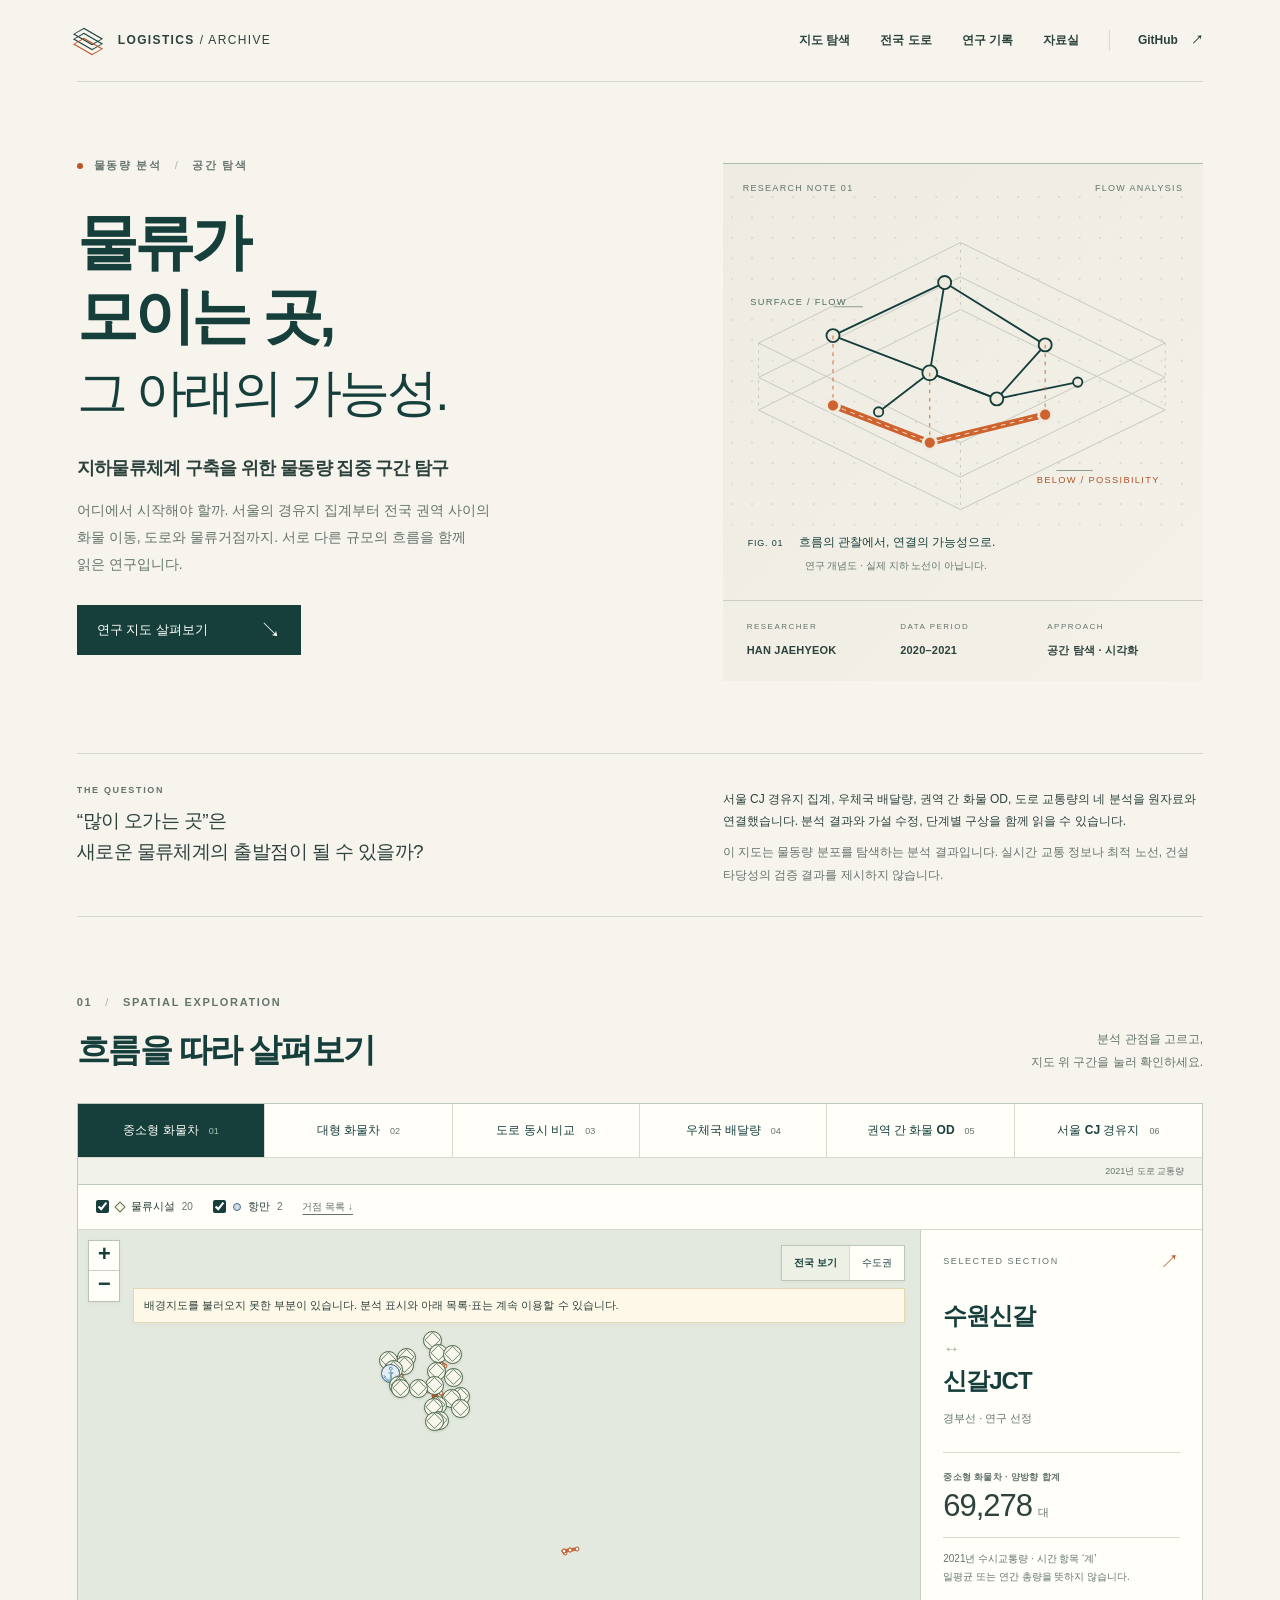
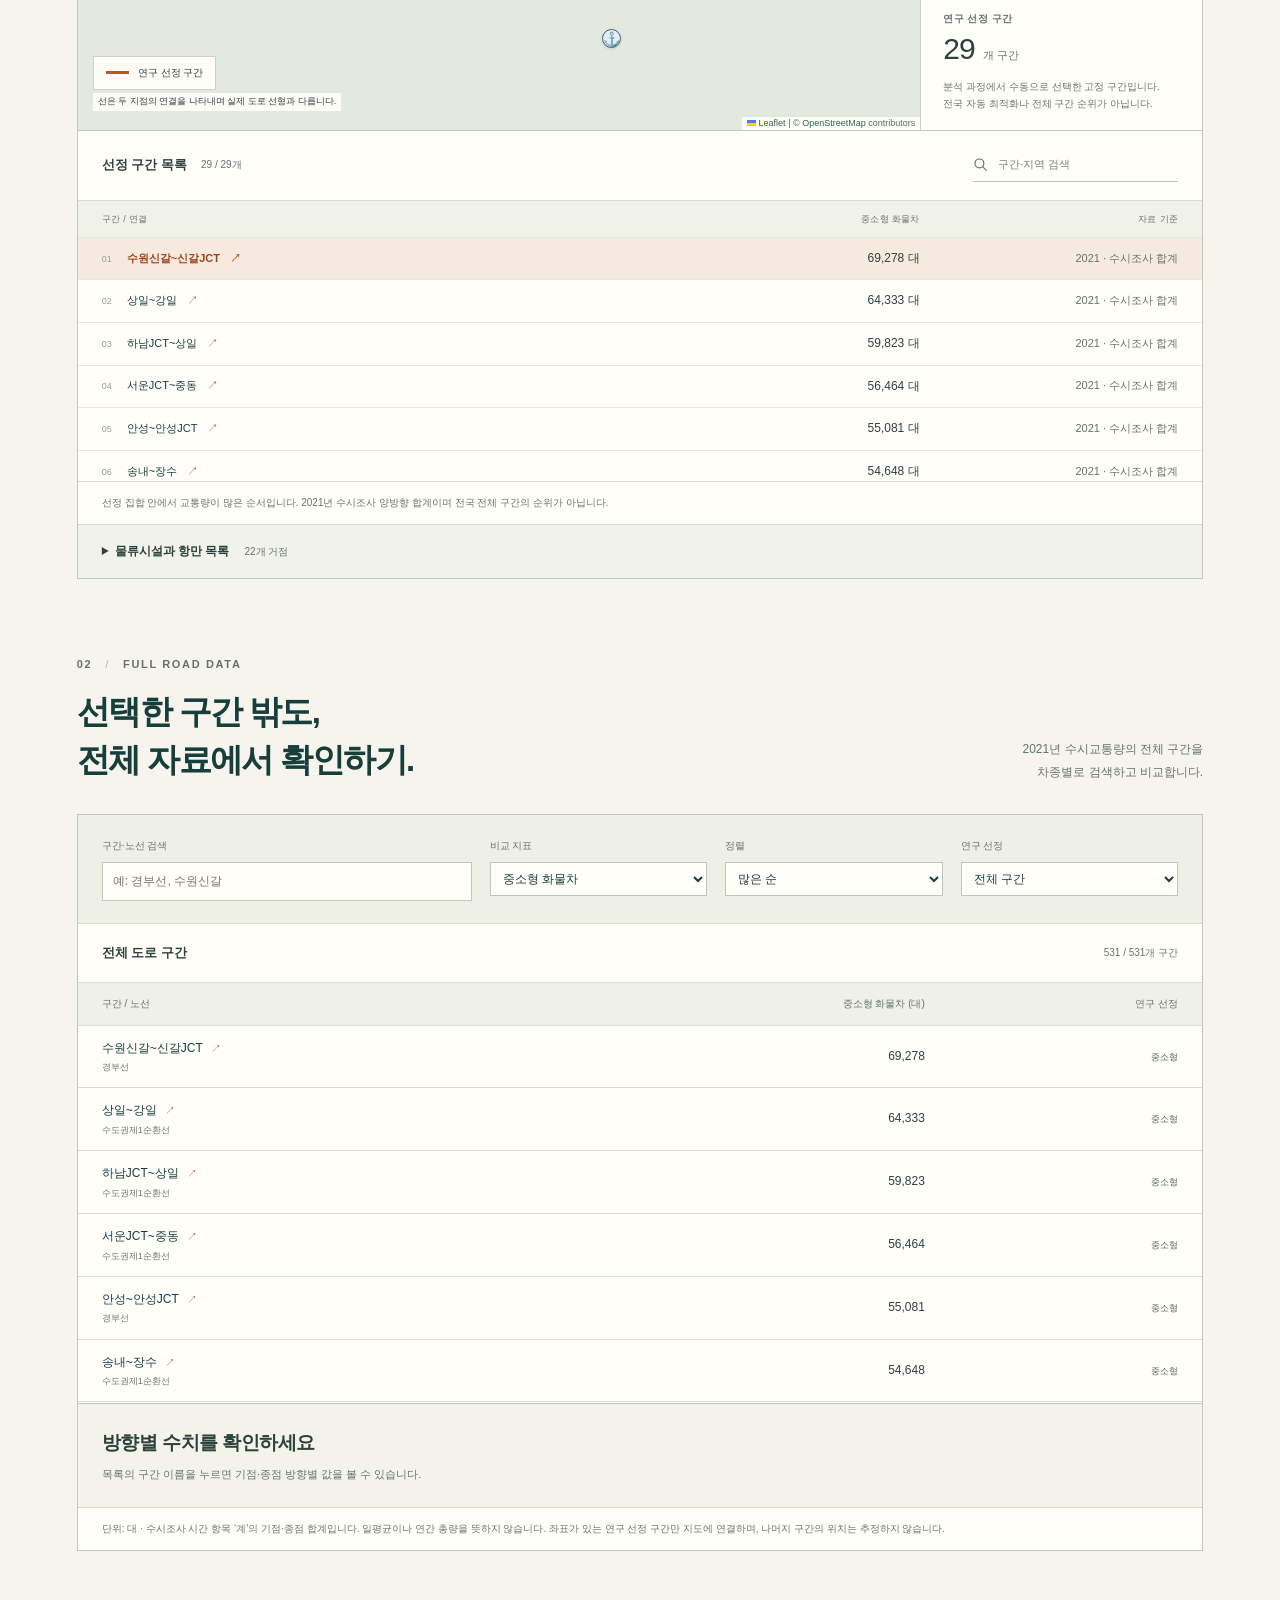
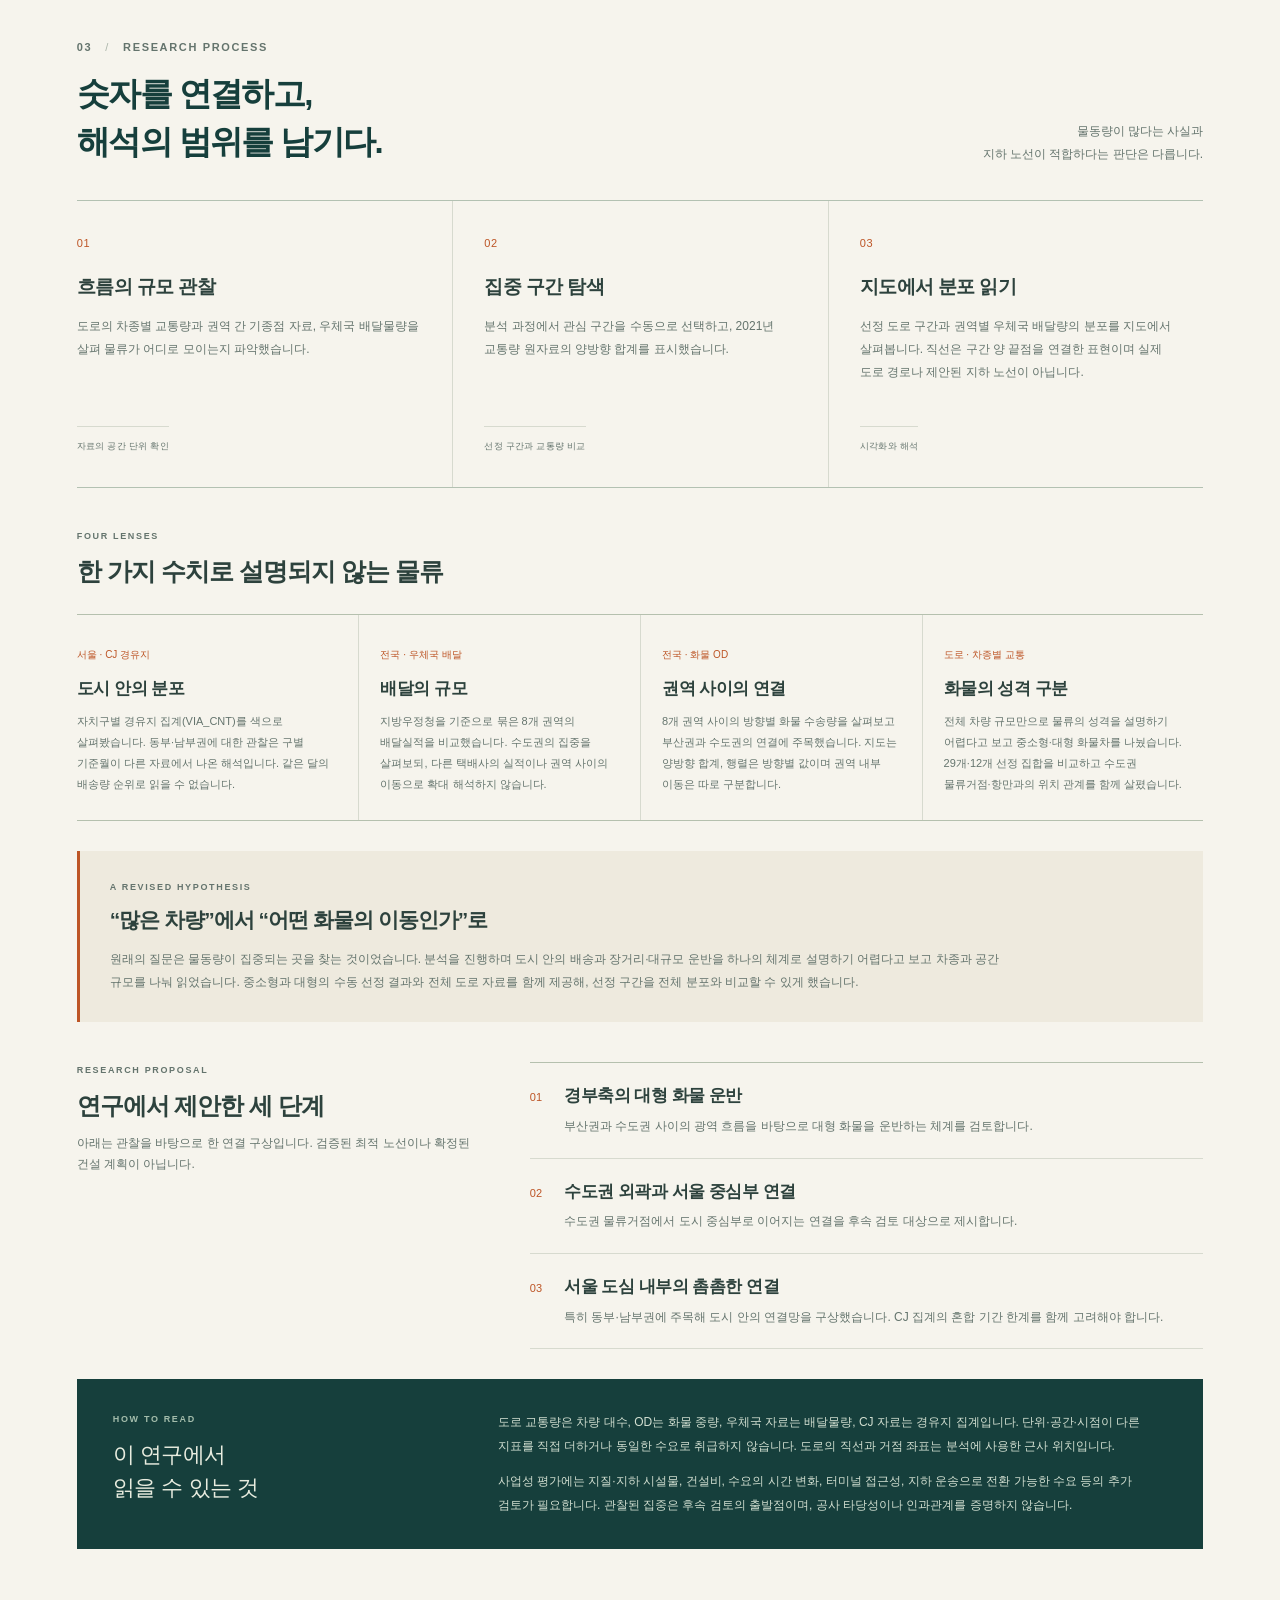
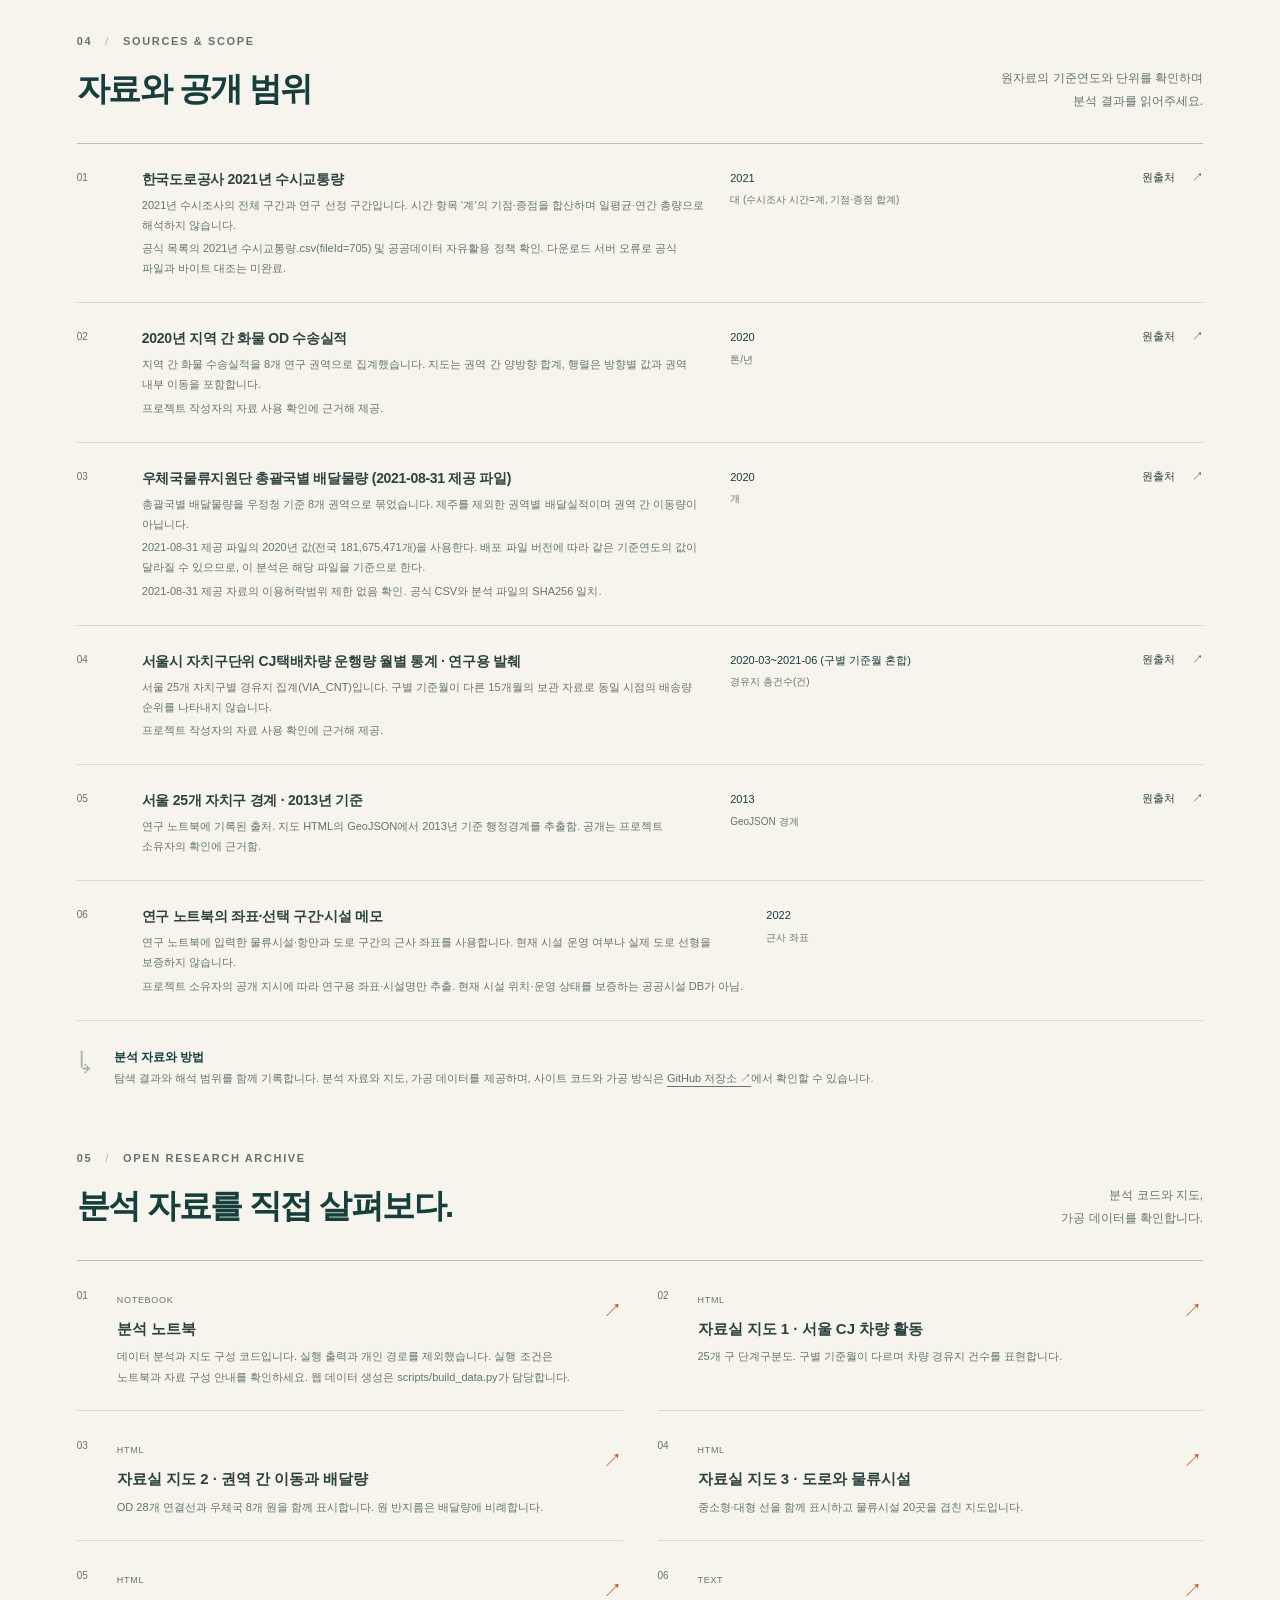
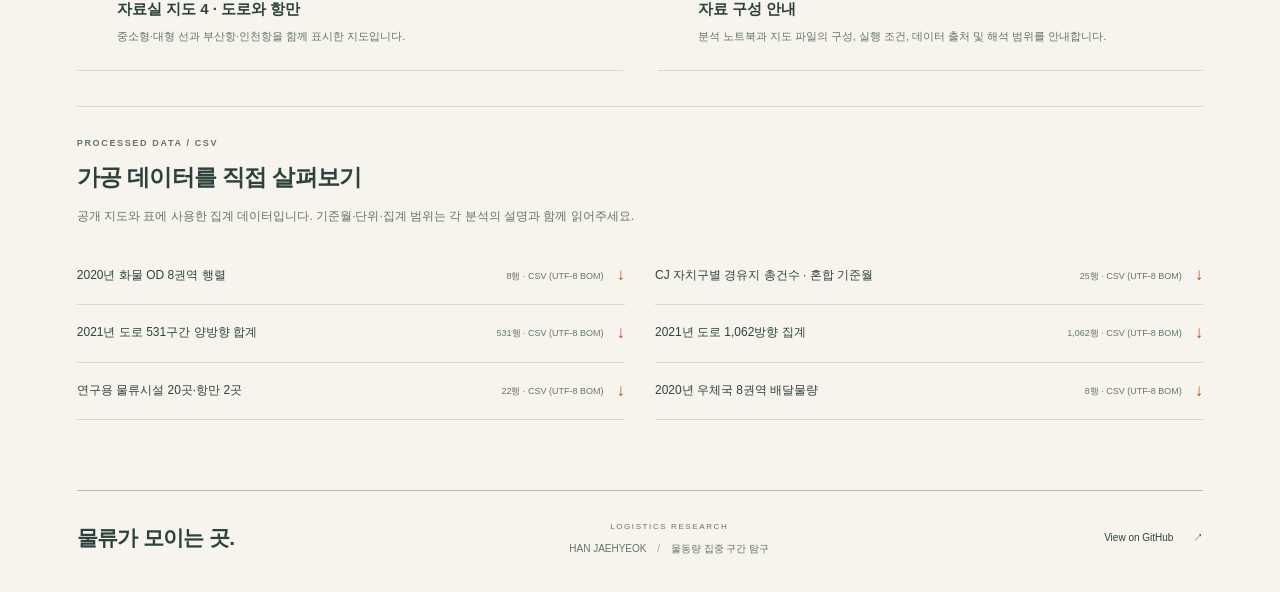
==== commit f72430d1: "docs: describe logistics analysis without project-era distinctions" ====
--- a/index.html
+++ b/index.html
@@ -4,7 +4,7 @@
   <meta charset="utf-8">
   <meta name="viewport" content="width=device-width, initial-scale=1">
   <meta name="theme-color" content="#163f3c">
-  <meta name="description" content="2022년 연구 아카이브. 서울 자치구 CJ 경유지 집계, 권역 간 화물 OD, 우체국 배달량과 전국 도로 교통량을 살펴보는 인터랙티브 지도.">
+  <meta name="description" content="지하물류 분석. 서울 자치구 CJ 경유지 집계, 권역 간 화물 OD, 우체국 배달량과 전국 도로 교통량을 살펴보는 인터랙티브 지도.">
   <title>물류가 모이는 곳 — 지하물류 연구 아카이브</title>
   <link rel="icon" type="image/svg+xml" href="./favicon.svg">
   <link rel="stylesheet" href="./vendor/leaflet/leaflet.css">
@@ -21,14 +21,14 @@
   <main id="main">
     <section class="hero" aria-labelledby="project-title">
       <div class="hero-copy">
-        <p class="eyebrow"><span class="status-dot"></span> 연구 아카이브 <span class="separator">/</span> 2022년 2학기</p>
+        <p class="eyebrow"><span class="status-dot"></span> 물동량 분석 <span class="separator">/</span> 공간 탐색</p>
         <h1 id="project-title">물류가<br>모이는 곳,<br><span>그 아래의 가능성.</span></h1>
         <p class="project-name">지하물류체계 구축을 위한<br class="mobile-break"> 물동량 집중 구간 탐구</p>
         <p class="hero-description">어디에서 시작해야 할까. 서울의 경유지 집계부터 전국 권역 사이의 화물 이동, 도로와 물류거점까지. 서로 다른 규모의 흐름을 함께 읽은 연구입니다.</p>
         <a class="primary-link" href="#explore">연구 지도 살펴보기 <span aria-hidden="true">↘</span></a>
       </div>
       <div class="hero-figure">
-        <div class="figure-top"><span>RESEARCH NOTE 01</span><span>2022 — ARCHIVED</span></div>
+        <div class="figure-top"><span>RESEARCH NOTE 01</span><span>FLOW ANALYSIS</span></div>
         <svg class="flow-figure" viewBox="0 0 500 360" role="img" aria-labelledby="flow-title flow-description">
           <title id="flow-title">지상 물류와 지하 연결의 연구 개념도</title>
           <desc id="flow-description">여러 물류 거점 사이의 지상 흐름을 관찰하여 지하 물류 연결의 가능성을 탐구하는 개념도이며, 실제 노선을 나타내지 않습니다.</desc>
@@ -49,7 +49,7 @@
 
     <section class="research-context" aria-label="연구의 범위">
       <p><span class="small-label">THE QUESTION</span>“많이 오가는 곳”은<br>새로운 물류체계의 출발점이 될 수 있을까?</p>
-      <div><p>서울 CJ 경유지 집계, 우체국 배달량, 권역 간 화물 OD, 도로 교통량의 네 분석을 원자료와 연결했습니다. 2022년의 관찰과 가설 수정, 단계별 구상을 함께 읽을 수 있습니다.</p><p class="muted">이 지도는 과거 연구 기록입니다. 실시간 교통 정보나 최적 노선, 건설 타당성의 검증 결과를 제시하지 않습니다.</p></div>
+      <div><p>서울 CJ 경유지 집계, 우체국 배달량, 권역 간 화물 OD, 도로 교통량의 네 분석을 원자료와 연결했습니다. 분석 결과와 가설 수정, 단계별 구상을 함께 읽을 수 있습니다.</p><p class="muted">이 지도는 물동량 분포를 탐색하는 분석 결과입니다. 실시간 교통 정보나 최적 노선, 건설 타당성의 검증 결과를 제시하지 않습니다.</p></div>
     </section>
 
     <section id="explore" class="explore-section" aria-labelledby="explore-title">
@@ -72,21 +72,21 @@
           <div class="map-panel">
             <div id="map" aria-label="물류 집중 구간 지도"></div>
             <div class="map-view-controls" role="group" aria-label="지도 범위"><button type="button" data-view="national" class="selected" aria-pressed="true">전국 보기</button><button type="button" data-view="capital" aria-pressed="false">수도권</button></div>
-            <div class="map-legend" id="map-legend"><span class="legend-line"></span><span id="legend-label">2022년 연구 선정 구간</span></div>
+            <div class="map-legend" id="map-legend"><span class="legend-line"></span><span id="legend-label">연구 선정 구간</span></div>
             <p class="map-status" id="map-status" role="status" hidden></p>
             <div class="map-note">선은 두 지점의 연결을 나타내며 실제 도로 선형과 다릅니다.</div>
           </div>
           <aside class="detail-panel" aria-labelledby="detail-title">
             <div class="detail-kicker"><span id="detail-kicker">SELECTED SECTION</span><span aria-hidden="true">↗</span></div>
             <div id="selection-detail" aria-live="polite"><p class="selection-prompt">자료를 불러오고 있습니다.</p></div>
-            <div class="explorer-summary"><span class="small-label" id="summary-label">연구 선정 구간</span><p><strong id="summary-count">—</strong><span id="summary-unit">개 구간</span></p><p id="mode-description">2022년 연구에서 수동으로 선택한 구간입니다.</p></div>
+            <div class="explorer-summary"><span class="small-label" id="summary-label">연구 선정 구간</span><p><strong id="summary-count">—</strong><span id="summary-unit">개 구간</span></p><p id="mode-description">분석 과정에서 수동으로 선택한 구간입니다.</p></div>
           </aside>
         </div>
         <div class="list-toolbar"><div><h3 id="list-title">선정 구간 목록</h3><span id="list-count"></span></div><label class="search-field"><span class="sr-only">구간 또는 지역 검색</span><svg width="16" height="16" viewBox="0 0 20 20" aria-hidden="true"><circle cx="8" cy="8" r="5.5" fill="none" stroke="currentColor" stroke-width="1.5"/><path d="m12 12 5 5" stroke="currentColor" stroke-width="1.5"/></svg><input id="section-search" type="search" placeholder="구간·지역 검색" autocomplete="off"></label></div>
         <div class="table-scroll"><table class="data-table"><caption class="sr-only" id="table-caption">지도에 표시된 선정 구간과 교통량. 구간 이름 버튼을 누르면 상세 정보를 확인할 수 있습니다.</caption><thead><tr><th scope="col">구간 / 연결</th><th scope="col" id="table-value-heading">양방향 교통량</th><th scope="col" class="table-context-heading">자료 기준</th></tr></thead><tbody id="section-list"><tr><td colspan="3">자료를 불러오는 중입니다.</td></tr></tbody></table></div>
         <p class="list-footnote" id="list-footnote">목록은 교통량이 많은 순서입니다. 양방향 합계이며, 전국 전체 구간의 순위가 아닙니다.</p>
         <details id="od-matrix-panel" class="extra-panel" hidden><summary>방향별 8 × 8 화물 OD 표 보기 <span>행: 출발 / 열: 도착</span></summary><p class="list-footnote">2020년 · 톤/년. 대각선은 권역 내부 이동이며, 지도에 표시한 서로 다른 권역 간 28개 연결에는 포함되지 않습니다.</p><div class="matrix-scroll" tabindex="0" aria-label="방향별 화물 수송량 표, 가로로 스크롤할 수 있습니다"><table id="od-matrix" class="matrix-table"></table></div></details>
-        <details class="extra-panel" id="hub-list"><summary>물류시설과 항만 목록 <span id="hub-list-count">22개 거점</span></summary><p class="list-footnote">2022년 연구에 입력한 거점과 근사 위치입니다. 시설의 현재 운영 상태를 뜻하지 않습니다. 이름을 누르면 지도에서 위치를 확인할 수 있습니다.</p><div id="hub-buttons" class="hub-buttons"></div><p id="hub-detail" class="hub-detail" aria-live="polite">거점을 선택해 당시 연구에 사용한 위치를 확인하세요.</p></details>
+        <details class="extra-panel" id="hub-list"><summary>물류시설과 항만 목록 <span id="hub-list-count">22개 거점</span></summary><p class="list-footnote">분석에 사용한 거점과 근사 위치입니다. 시설의 현재 운영 상태를 뜻하지 않습니다. 이름을 누르면 지도에서 위치를 확인할 수 있습니다.</p><div id="hub-buttons" class="hub-buttons"></div><p id="hub-detail" class="hub-detail" aria-live="polite">거점을 선택해 분석에 사용한 위치를 확인하세요.</p></details>
       </div>
       <noscript><p class="notice">지도 탐색은 JavaScript가 필요합니다. 아래 연구 방법과 출처는 JavaScript 없이도 읽을 수 있습니다.</p></noscript>
     </section>
@@ -94,26 +94,26 @@
     <section id="road-data" class="road-data-section" aria-labelledby="road-data-title">
       <div class="section-heading"><div><p class="eyebrow">02 <span class="separator">/</span> FULL ROAD DATA</p><h2 id="road-data-title">선택한 구간 밖도,<br>전체 자료에서 확인하기.</h2></div><p>2021년 수시교통량의 전체 구간을<br>차종별로 검색하고 비교합니다.</p></div>
       <div class="road-browser"><div class="road-filters"><label>구간·노선 검색<input type="search" id="road-search" placeholder="예: 경부선, 수원신갈" autocomplete="off"></label><label>비교 지표<select id="road-metric"><option value="smallMedium">중소형 화물차</option><option value="large">대형 화물차</option><option value="freight">화물차 합계</option><option value="totalVehicles">전체 차량</option></select></label><label>정렬<select id="road-sort"><option value="desc">많은 순</option><option value="asc">적은 순</option><option value="name">구간 이름순</option><option value="route">노선 이름순</option></select></label><label>연구 선정<select id="road-selection"><option value="all">전체 구간</option><option value="selected">연구 선정 구간</option><option value="unselected">그 외 구간</option></select></label></div>
-      <div class="road-results-header"><h3>전체 도로 구간</h3><span id="road-result-count" role="status">자료를 불러오는 중입니다.</span></div><div class="road-table-scroll" tabindex="0" aria-label="전체 도로 교통량 표"><table class="road-table"><caption class="sr-only">전체 도로 구간의 양방향 교통량. 구간 이름을 선택하면 방향별 상세가 표시됩니다.</caption><thead><tr><th scope="col">구간 / 노선</th><th scope="col" id="road-metric-heading">중소형 화물차</th><th scope="col">2022년 선정</th></tr></thead><tbody id="road-results"><tr><td colspan="3">자료를 불러오는 중입니다.</td></tr></tbody></table></div>
+      <div class="road-results-header"><h3>전체 도로 구간</h3><span id="road-result-count" role="status">자료를 불러오는 중입니다.</span></div><div class="road-table-scroll" tabindex="0" aria-label="전체 도로 교통량 표"><table class="road-table"><caption class="sr-only">전체 도로 구간의 양방향 교통량. 구간 이름을 선택하면 방향별 상세가 표시됩니다.</caption><thead><tr><th scope="col">구간 / 노선</th><th scope="col" id="road-metric-heading">중소형 화물차</th><th scope="col">연구 선정</th></tr></thead><tbody id="road-results"><tr><td colspan="3">자료를 불러오는 중입니다.</td></tr></tbody></table></div>
       <div id="road-direction-detail" class="road-direction-detail" aria-live="polite"><h3>방향별 수치를 확인하세요</h3><p>목록의 구간 이름을 누르면 기점·종점 방향별 값을 볼 수 있습니다.</p></div><p class="list-footnote">단위: 대 · 수시조사 시간 항목 ‘계’의 기점·종점 합계입니다. 일평균이나 연간 총량을 뜻하지 않습니다. 좌표가 있는 연구 선정 구간만 지도에 연결하며, 나머지 구간의 위치는 추정하지 않습니다.</p></div>
     </section>
 
     <section id="method" class="method-section" aria-labelledby="method-title">
       <div class="section-heading"><div><p class="eyebrow">03 <span class="separator">/</span> RESEARCH PROCESS</p><h2 id="method-title">숫자를 연결하고,<br>해석의 범위를 남기다.</h2></div><p>물동량이 많다는 사실과<br>지하 노선이 적합하다는 판단은 다릅니다.</p></div>
-      <ol class="method-steps"><li><span class="step-number">01</span><h3>흐름의 규모 관찰</h3><p>도로의 차종별 교통량과 권역 간 기종점 자료, 우체국 배달물량을 살펴 물류가 어디로 모이는지 파악했습니다.</p><span class="step-tag">자료의 공간 단위 확인</span></li><li><span class="step-number">02</span><h3>집중 구간 탐색</h3><p>2022년 분석 과정에서 관심 구간을 수동으로 선택했습니다. 공개본은 이 선택을 보존하고 2021년 교통량 원자료의 양방향 합계를 표시합니다.</p><span class="step-tag">당시 선정 결과의 재구성</span></li><li><span class="step-number">03</span><h3>지도에서 분포 읽기</h3><p>선정 도로 구간과 권역별 우체국 배달량의 분포를 지도에서 살펴봅니다. 직선은 구간 양 끝점을 연결한 표현이며 실제 도로 경로나 제안된 지하 노선이 아닙니다.</p><span class="step-tag">시각화와 해석</span></li></ol>
-      <div class="research-record"><div class="record-heading"><span class="small-label">FOUR LENSES</span><h3>한 가지 수치로 설명되지 않는 물류</h3></div><div class="research-lenses"><article><span>서울 · CJ 경유지</span><h4>도시 안의 분포</h4><p>자치구별 경유지 집계(VIA_CNT)를 색으로 살펴봤습니다. 동부·남부권에 대한 당시 관찰은 구별 기준월이 다른 자료에서 나온 해석입니다. 같은 달의 배송량 순위로 읽을 수 없습니다.</p></article><article><span>전국 · 우체국 배달</span><h4>배달의 규모</h4><p>지방우정청을 기준으로 묶은 8개 권역의 배달실적을 비교했습니다. 수도권의 집중을 살펴보되, 다른 택배사의 실적이나 권역 사이의 이동으로 확대 해석하지 않습니다.</p></article><article><span>전국 · 화물 OD</span><h4>권역 사이의 연결</h4><p>8개 권역 사이의 방향별 화물 수송량을 살펴보고 부산권과 수도권의 연결에 주목했습니다. 지도는 양방향 합계, 행렬은 방향별 값이며 권역 내부 이동은 따로 구분합니다.</p></article><article><span>도로 · 차종별 교통</span><h4>화물의 성격 구분</h4><p>전체 차량 규모만으로 물류의 성격을 설명하기 어렵다고 보고 중소형·대형 화물차를 나눴습니다. 29개·12개 선정 집합을 비교하고 수도권 물류거점·항만과의 위치 관계를 함께 살폈습니다.</p></article></div></div>
-      <div class="hypothesis-note"><span class="small-label">A REVISED HYPOTHESIS</span><h3>“많은 차량”에서 “어떤 화물의 이동인가”로</h3><p>원래의 질문은 물동량이 집중되는 곳을 찾는 것이었습니다. 분석을 진행하며 도시 안의 배송과 장거리·대규모 운반을 하나의 체계로 설명하기 어렵다고 보고 차종과 공간 규모를 나눠 읽었습니다. 이 공개본은 중소형과 대형의 수동 선정 결과를 보존하면서 전체 도로 자료도 함께 열어, 당시 선택을 다시 비교할 수 있게 했습니다.</p></div>
-      <div class="proposal-record"><div class="record-heading"><span class="small-label">THE 2022 PROPOSAL</span><h3>당시 연구가 제안한 세 단계</h3><p>아래는 관찰을 바탕으로 한 2022년의 연결 구상입니다. 검증된 최적 노선이나 확정된 건설 계획이 아닙니다.</p></div><ol><li><span>01</span><div><h4>경부축의 대형 화물 운반</h4><p>부산권과 수도권 사이의 광역 흐름을 바탕으로 대형 화물을 운반하는 체계를 검토합니다.</p></div></li><li><span>02</span><div><h4>수도권 외곽과 서울 중심부 연결</h4><p>수도권 물류거점에서 도시 중심부로 이어지는 연결을 후속 검토 대상으로 제시합니다.</p></div></li><li><span>03</span><div><h4>서울 도심 내부의 촘촘한 연결</h4><p>특히 동부·남부권에 주목해 도시 안의 연결망을 구상했습니다. CJ 집계의 혼합 기간 한계를 함께 고려해야 합니다.</p></div></li></ol></div>
-      <div class="interpretation"><div><span class="small-label">HOW TO READ</span><h3>이 연구에서<br>읽을 수 있는 것</h3></div><div><p>도로 교통량은 차량 대수, OD는 화물 중량, 우체국 자료는 배달물량, CJ 자료는 경유지 집계입니다. 단위·공간·시점이 다른 지표를 직접 더하거나 동일한 수요로 취급하지 않습니다. 도로의 직선과 거점 좌표는 당시 입력한 근사 위치입니다.</p><p>사업성 평가에는 지질·지하 시설물, 건설비, 수요의 시간 변화, 터미널 접근성, 지하 운송으로 전환 가능한 수요 등의 추가 검토가 필요합니다. 관찰된 집중은 후속 검토의 출발점이며, 공사 타당성이나 인과관계를 증명하지 않습니다.</p></div></div>
+      <ol class="method-steps"><li><span class="step-number">01</span><h3>흐름의 규모 관찰</h3><p>도로의 차종별 교통량과 권역 간 기종점 자료, 우체국 배달물량을 살펴 물류가 어디로 모이는지 파악했습니다.</p><span class="step-tag">자료의 공간 단위 확인</span></li><li><span class="step-number">02</span><h3>집중 구간 탐색</h3><p>분석 과정에서 관심 구간을 수동으로 선택하고, 2021년 교통량 원자료의 양방향 합계를 표시했습니다.</p><span class="step-tag">선정 구간과 교통량 비교</span></li><li><span class="step-number">03</span><h3>지도에서 분포 읽기</h3><p>선정 도로 구간과 권역별 우체국 배달량의 분포를 지도에서 살펴봅니다. 직선은 구간 양 끝점을 연결한 표현이며 실제 도로 경로나 제안된 지하 노선이 아닙니다.</p><span class="step-tag">시각화와 해석</span></li></ol>
+      <div class="research-record"><div class="record-heading"><span class="small-label">FOUR LENSES</span><h3>한 가지 수치로 설명되지 않는 물류</h3></div><div class="research-lenses"><article><span>서울 · CJ 경유지</span><h4>도시 안의 분포</h4><p>자치구별 경유지 집계(VIA_CNT)를 색으로 살펴봤습니다. 동부·남부권에 대한 관찰은 구별 기준월이 다른 자료에서 나온 해석입니다. 같은 달의 배송량 순위로 읽을 수 없습니다.</p></article><article><span>전국 · 우체국 배달</span><h4>배달의 규모</h4><p>지방우정청을 기준으로 묶은 8개 권역의 배달실적을 비교했습니다. 수도권의 집중을 살펴보되, 다른 택배사의 실적이나 권역 사이의 이동으로 확대 해석하지 않습니다.</p></article><article><span>전국 · 화물 OD</span><h4>권역 사이의 연결</h4><p>8개 권역 사이의 방향별 화물 수송량을 살펴보고 부산권과 수도권의 연결에 주목했습니다. 지도는 양방향 합계, 행렬은 방향별 값이며 권역 내부 이동은 따로 구분합니다.</p></article><article><span>도로 · 차종별 교통</span><h4>화물의 성격 구분</h4><p>전체 차량 규모만으로 물류의 성격을 설명하기 어렵다고 보고 중소형·대형 화물차를 나눴습니다. 29개·12개 선정 집합을 비교하고 수도권 물류거점·항만과의 위치 관계를 함께 살폈습니다.</p></article></div></div>
+      <div class="hypothesis-note"><span class="small-label">A REVISED HYPOTHESIS</span><h3>“많은 차량”에서 “어떤 화물의 이동인가”로</h3><p>원래의 질문은 물동량이 집중되는 곳을 찾는 것이었습니다. 분석을 진행하며 도시 안의 배송과 장거리·대규모 운반을 하나의 체계로 설명하기 어렵다고 보고 차종과 공간 규모를 나눠 읽었습니다. 중소형과 대형의 수동 선정 결과와 전체 도로 자료를 함께 제공해, 선정 구간을 전체 분포와 비교할 수 있게 했습니다.</p></div>
+      <div class="proposal-record"><div class="record-heading"><span class="small-label">RESEARCH PROPOSAL</span><h3>연구에서 제안한 세 단계</h3><p>아래는 관찰을 바탕으로 한 연결 구상입니다. 검증된 최적 노선이나 확정된 건설 계획이 아닙니다.</p></div><ol><li><span>01</span><div><h4>경부축의 대형 화물 운반</h4><p>부산권과 수도권 사이의 광역 흐름을 바탕으로 대형 화물을 운반하는 체계를 검토합니다.</p></div></li><li><span>02</span><div><h4>수도권 외곽과 서울 중심부 연결</h4><p>수도권 물류거점에서 도시 중심부로 이어지는 연결을 후속 검토 대상으로 제시합니다.</p></div></li><li><span>03</span><div><h4>서울 도심 내부의 촘촘한 연결</h4><p>특히 동부·남부권에 주목해 도시 안의 연결망을 구상했습니다. CJ 집계의 혼합 기간 한계를 함께 고려해야 합니다.</p></div></li></ol></div>
+      <div class="interpretation"><div><span class="small-label">HOW TO READ</span><h3>이 연구에서<br>읽을 수 있는 것</h3></div><div><p>도로 교통량은 차량 대수, OD는 화물 중량, 우체국 자료는 배달물량, CJ 자료는 경유지 집계입니다. 단위·공간·시점이 다른 지표를 직접 더하거나 동일한 수요로 취급하지 않습니다. 도로의 직선과 거점 좌표는 분석에 사용한 근사 위치입니다.</p><p>사업성 평가에는 지질·지하 시설물, 건설비, 수요의 시간 변화, 터미널 접근성, 지하 운송으로 전환 가능한 수요 등의 추가 검토가 필요합니다. 관찰된 집중은 후속 검토의 출발점이며, 공사 타당성이나 인과관계를 증명하지 않습니다.</p></div></div>
     </section>
 
     <section id="sources" class="sources-section" aria-labelledby="sources-title">
-      <div class="section-heading"><div><p class="eyebrow">04 <span class="separator">/</span> SOURCES & SCOPE</p><h2 id="sources-title">자료와 공개 범위</h2></div><p>원자료의 시점과 단위를 확인하며<br>2022년의 연구를 읽어주세요.</p></div>
+      <div class="section-heading"><div><p class="eyebrow">04 <span class="separator">/</span> SOURCES & SCOPE</p><h2 id="sources-title">자료와 공개 범위</h2></div><p>원자료의 기준연도와 단위를 확인하며<br>분석 결과를 읽어주세요.</p></div>
       <div id="source-list" class="source-list"><p>출처 정보를 불러오고 있습니다.</p></div>
-      <div class="archive-note"><span class="archive-symbol" aria-hidden="true">↳</span><p><strong>과거 연구를 다시 열어두는 방식</strong><br>당시의 탐색 결과와 한계를 함께 기록합니다. 원본 연구 자료 중 공개 가능한 정보만 재구성했으며, 사이트 코드와 가공 방식은 <a href="https://github.com/hansol000808/logistics-flow" target="_blank" rel="noopener noreferrer">GitHub 저장소<span aria-hidden="true"> ↗</span></a>에서 확인할 수 있습니다.</p></div>
+      <div class="archive-note"><span class="archive-symbol" aria-hidden="true">↳</span><p><strong>분석 자료와 방법</strong><br>탐색 결과와 해석 범위를 함께 기록합니다. 분석 자료와 지도, 가공 데이터를 제공하며, 사이트 코드와 가공 방식은 <a href="https://github.com/hansol000808/logistics-flow" target="_blank" rel="noopener noreferrer">GitHub 저장소<span aria-hidden="true"> ↗</span></a>에서 확인할 수 있습니다.</p></div>
     </section>
     <section id="archive" class="archive-section" aria-labelledby="archive-title"><div class="section-heading"><div><p class="eyebrow">05 <span class="separator">/</span> OPEN RESEARCH ARCHIVE</p><h2 id="archive-title">분석 자료를 직접 살펴보다.</h2></div><p>분석 코드와 지도,<br>가공 데이터를 확인합니다.</p></div><div id="archive-list" class="archive-list"><p>자료실 목록을 불러오고 있습니다.</p></div><div class="data-downloads"><span class="small-label">PROCESSED DATA / CSV</span><h3>가공 데이터를 직접 살펴보기</h3><p>공개 지도와 표에 사용한 집계 데이터입니다. 기준월·단위·집계 범위는 각 분석의 설명과 함께 읽어주세요.</p><div id="data-download-links"><p>가공 데이터 목록을 불러오는 중입니다.</p></div></div></section>
   </main>
-  <footer class="site-footer"><a class="footer-title" href="#main">물류가 모이는 곳.</a><div><span>2022 RESEARCH ARCHIVE</span><p>HAN JAEHYEOK <span aria-hidden="true">/</span> 2022년 2학기 연구</p></div><a href="https://github.com/hansol000808/logistics-flow" target="_blank" rel="noopener noreferrer">View on GitHub <span aria-hidden="true">↗</span></a></footer>
+  <footer class="site-footer"><a class="footer-title" href="#main">물류가 모이는 곳.</a><div><span>LOGISTICS RESEARCH</span><p>HAN JAEHYEOK <span aria-hidden="true">/</span> 물동량 집중 구간 탐구</p></div><a href="https://github.com/hansol000808/logistics-flow" target="_blank" rel="noopener noreferrer">View on GitHub <span aria-hidden="true">↗</span></a></footer>
 </body>
 </html>
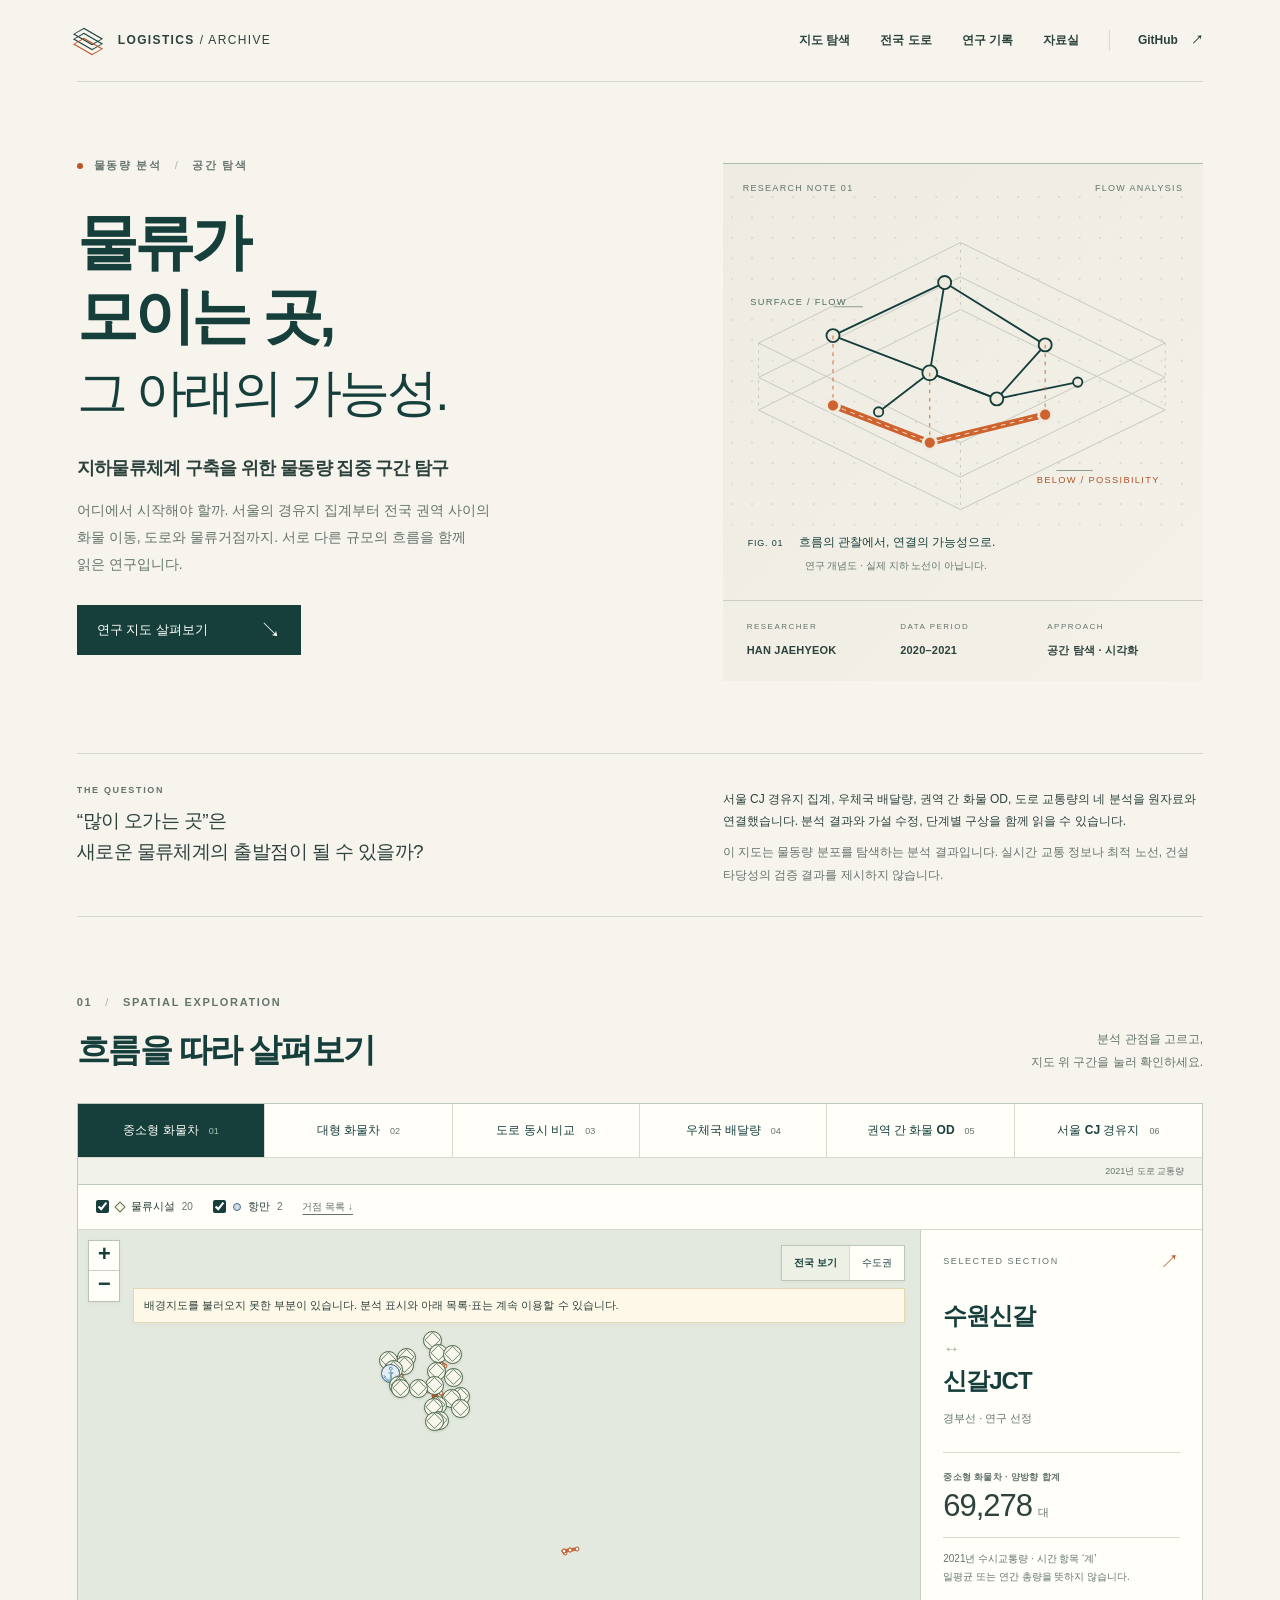
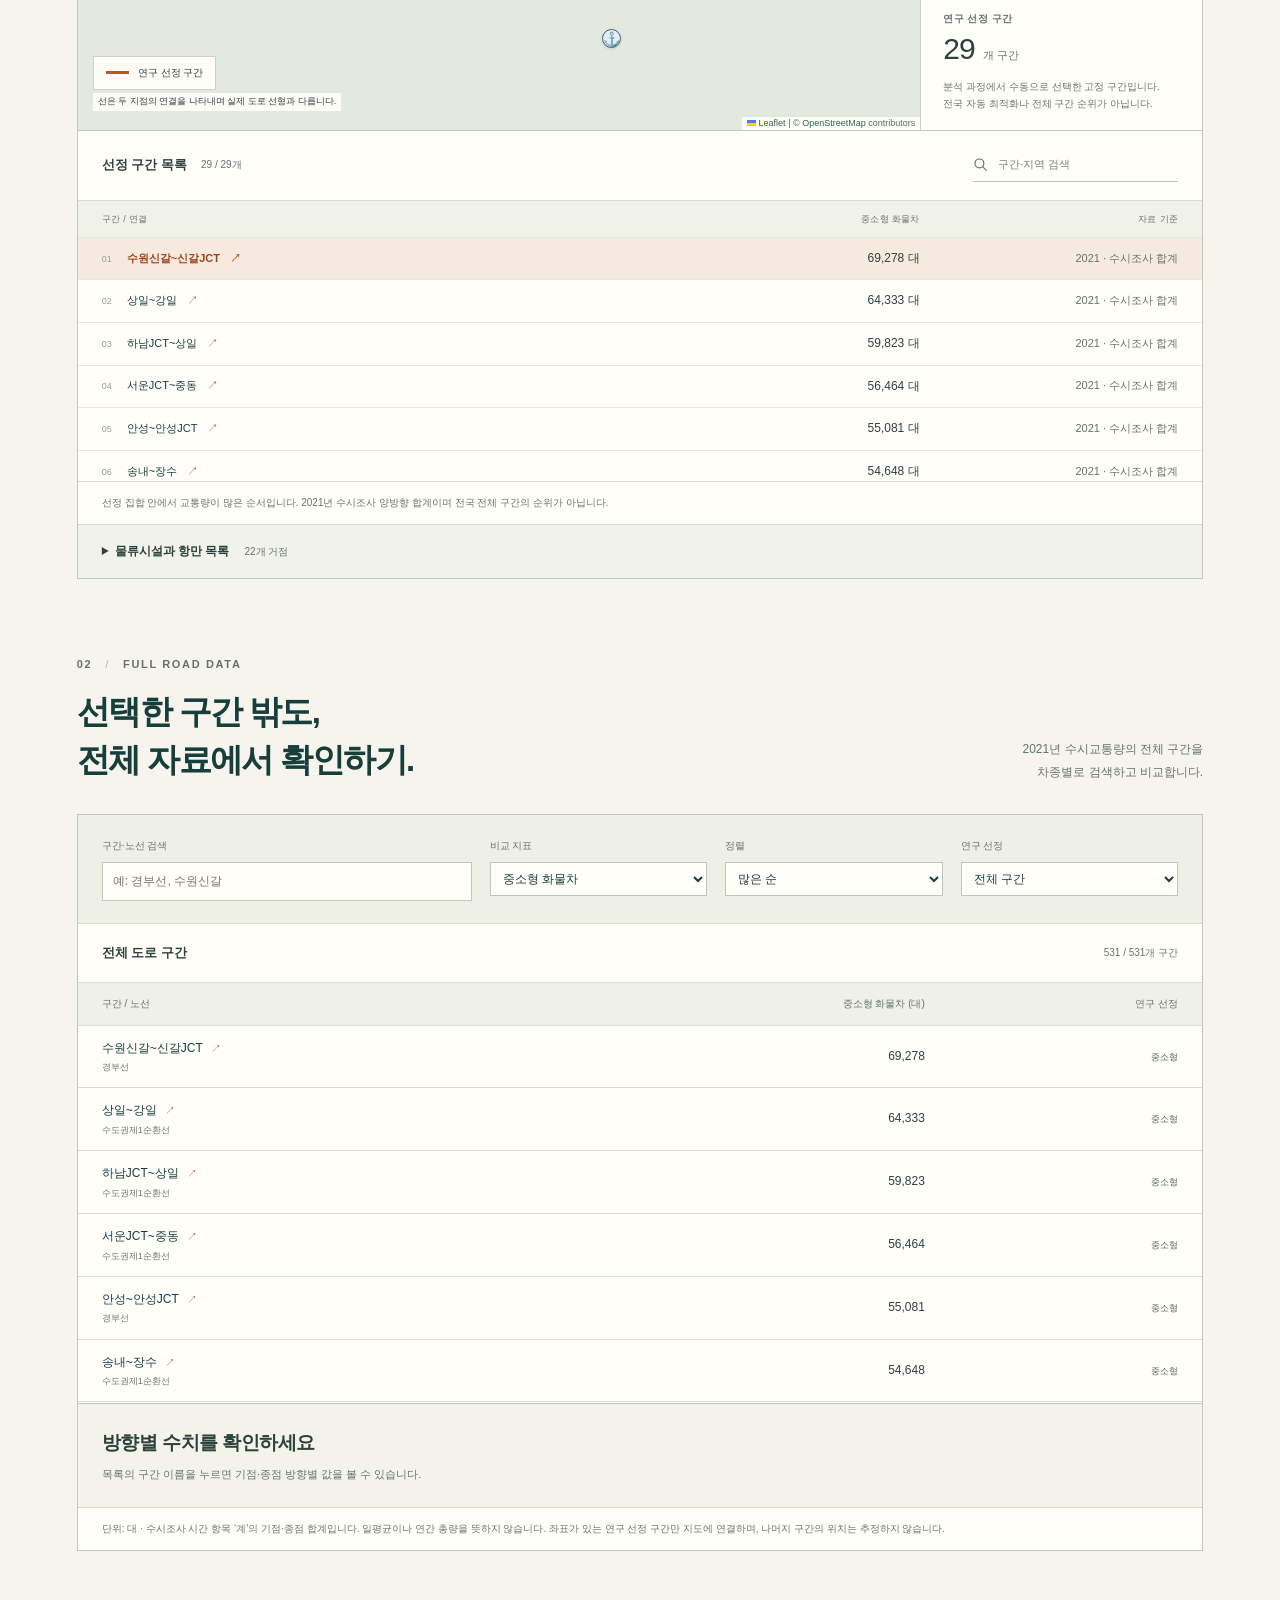
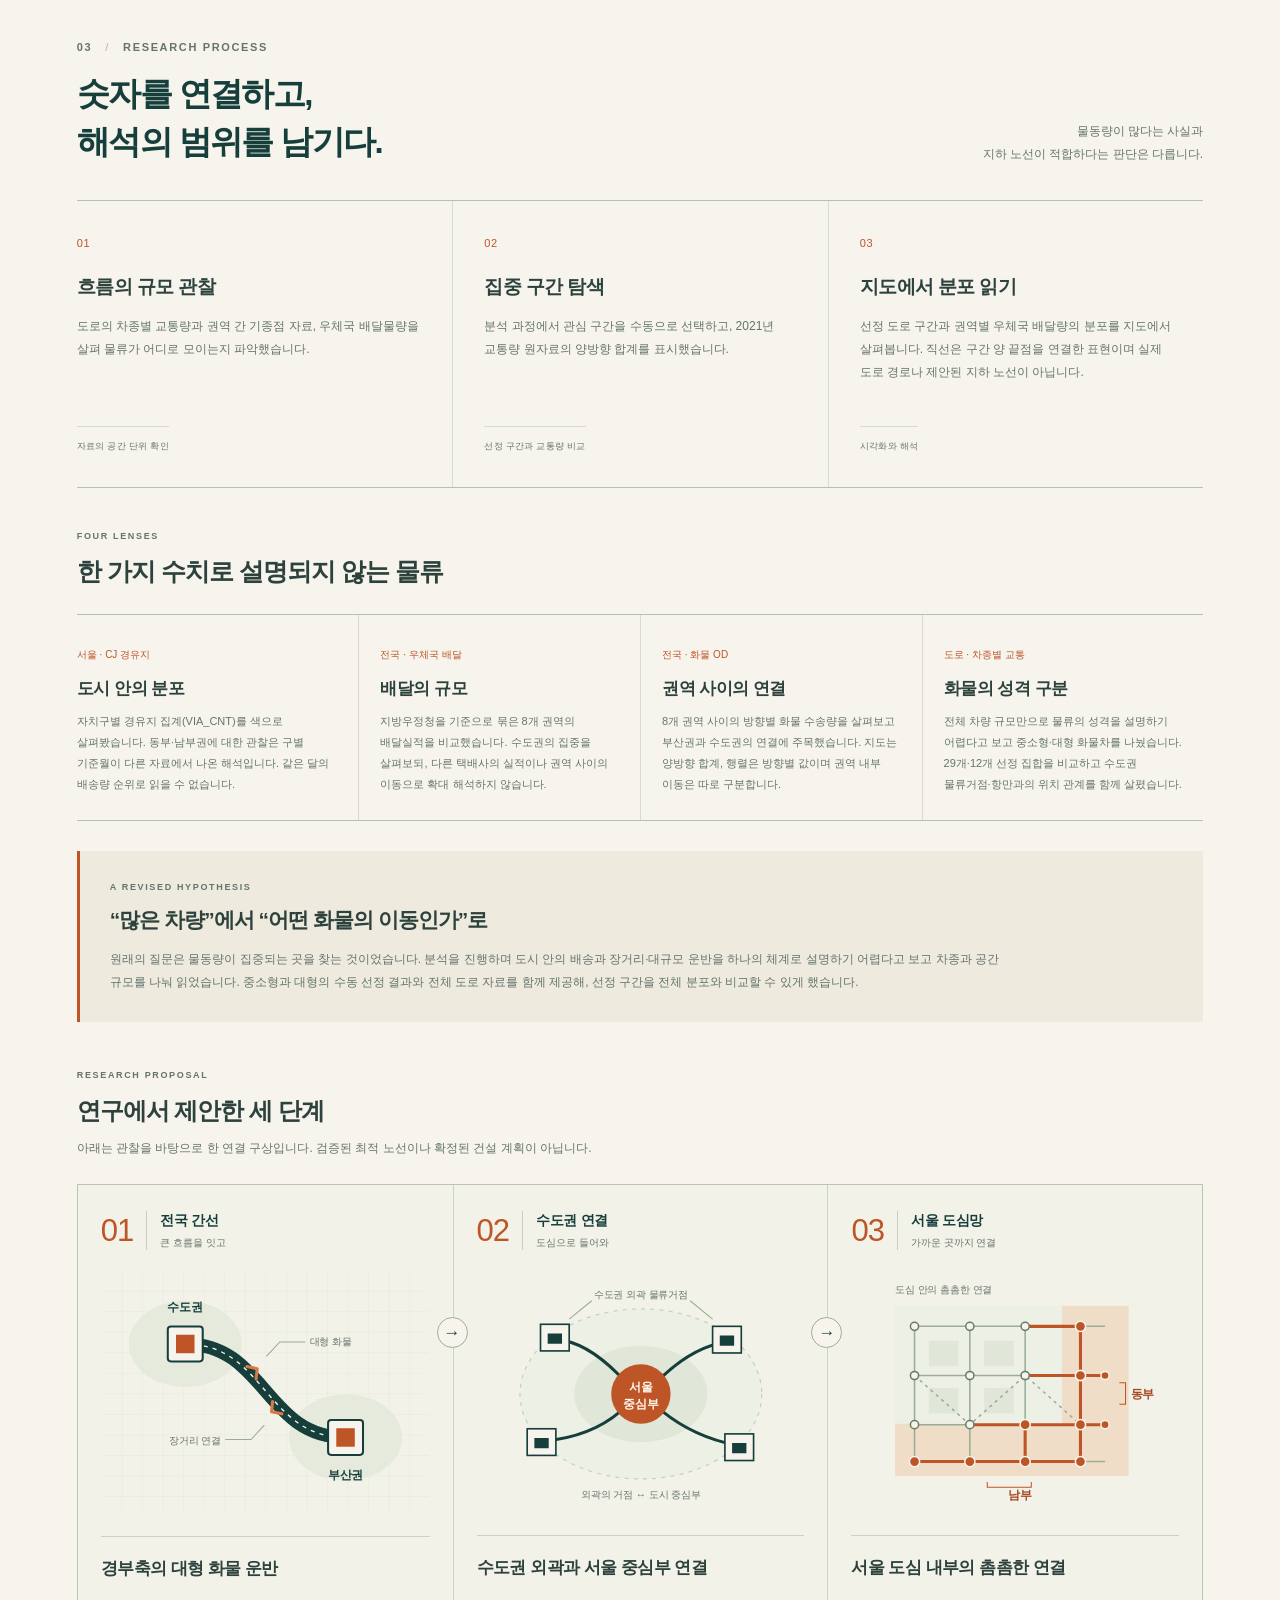
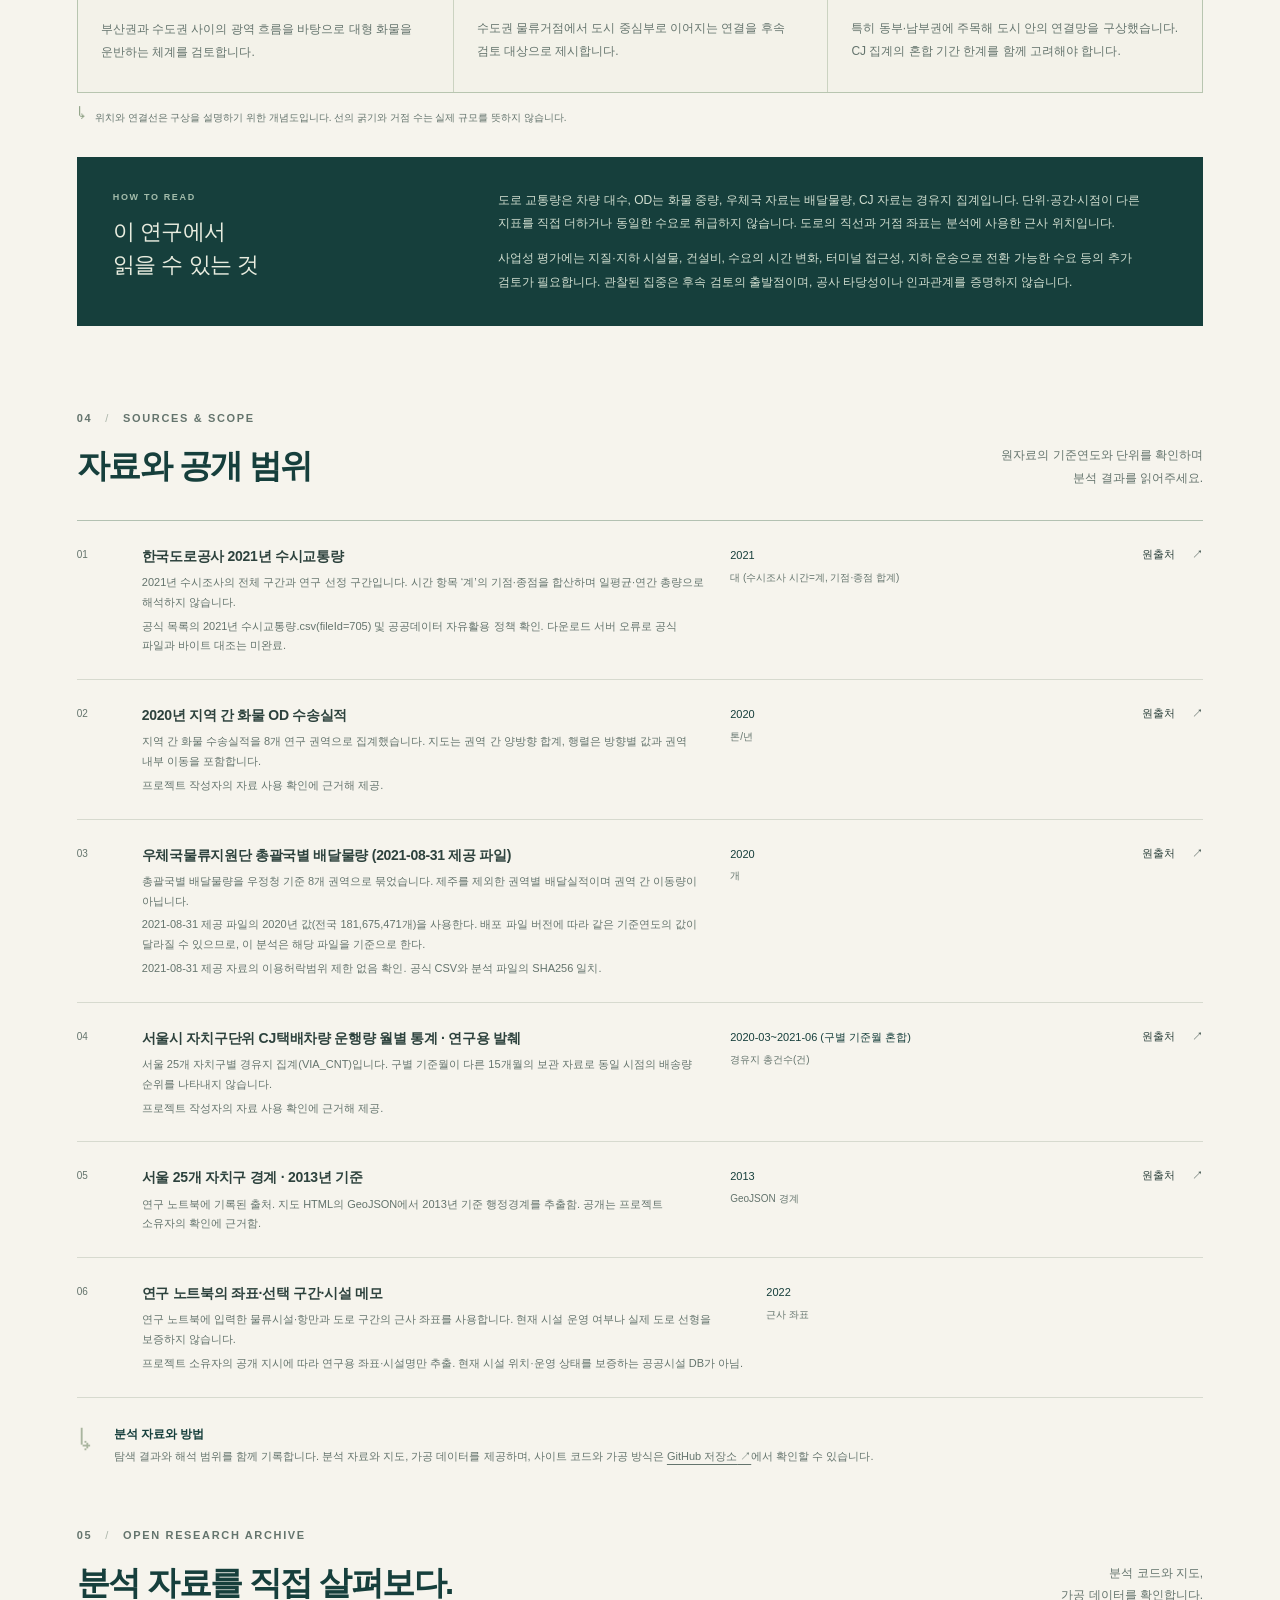
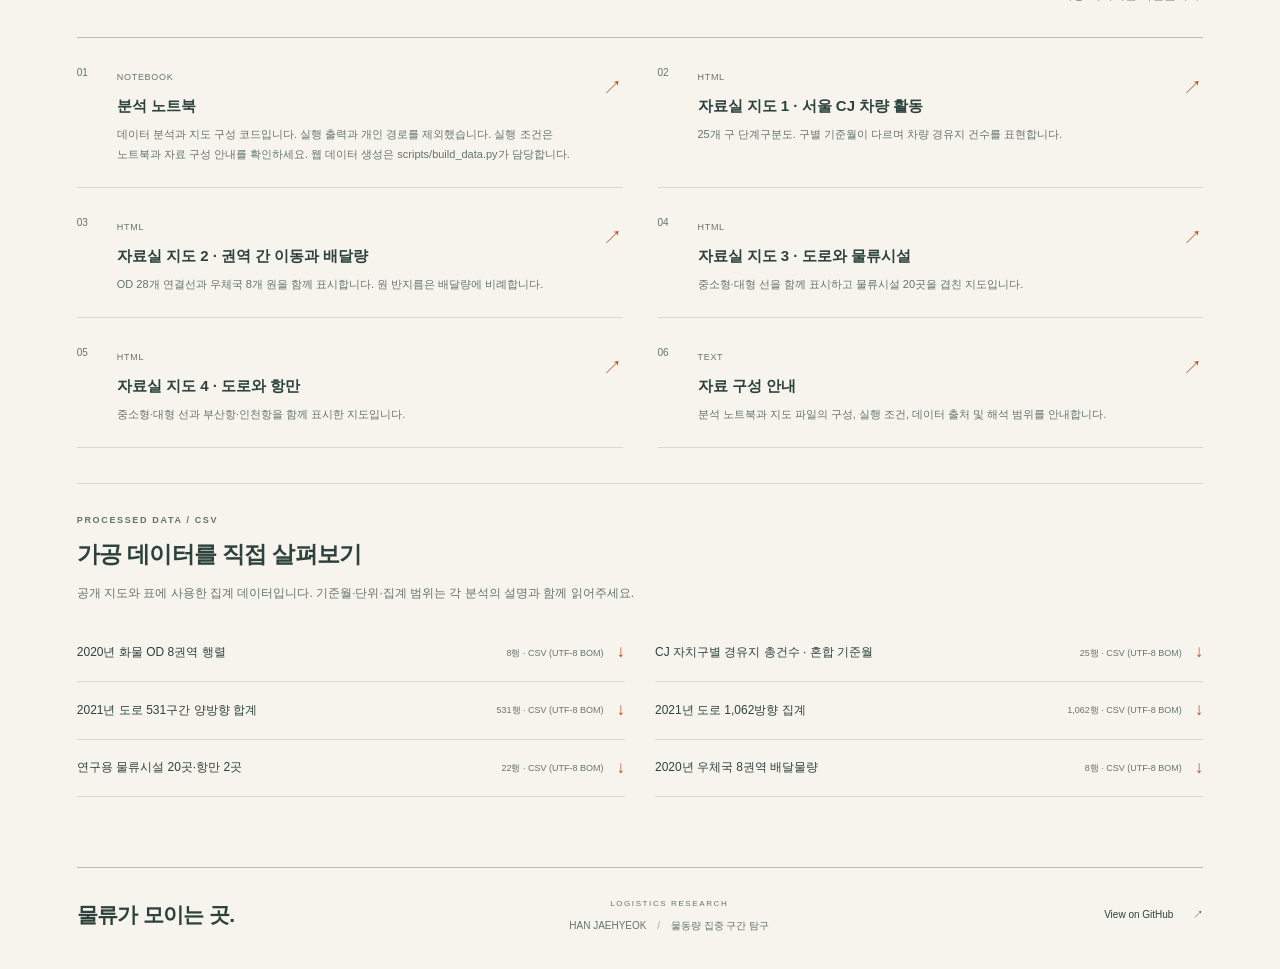
==== commit 36fced90: "feat: visualize three-stage logistics proposal" ====
--- a/index.html
+++ b/index.html
@@ -8,9 +8,9 @@
   <title>물류가 모이는 곳 — 지하물류 연구 아카이브</title>
   <link rel="icon" type="image/svg+xml" href="./favicon.svg">
   <link rel="stylesheet" href="./vendor/leaflet/leaflet.css">
-  <link rel="stylesheet" href="./styles.css">
+  <link rel="stylesheet" href="./styles.css?v=proposal-20261015">
   <script defer src="./vendor/leaflet/leaflet.js"></script>
-  <script defer src="./app.js"></script>
+  <script defer src="./app.js?v=narrative-20261015"></script>
 </head>
 <body>
   <a class="skip-link" href="#main">본문으로 건너뛰기</a>
@@ -103,7 +103,67 @@
       <ol class="method-steps"><li><span class="step-number">01</span><h3>흐름의 규모 관찰</h3><p>도로의 차종별 교통량과 권역 간 기종점 자료, 우체국 배달물량을 살펴 물류가 어디로 모이는지 파악했습니다.</p><span class="step-tag">자료의 공간 단위 확인</span></li><li><span class="step-number">02</span><h3>집중 구간 탐색</h3><p>분석 과정에서 관심 구간을 수동으로 선택하고, 2021년 교통량 원자료의 양방향 합계를 표시했습니다.</p><span class="step-tag">선정 구간과 교통량 비교</span></li><li><span class="step-number">03</span><h3>지도에서 분포 읽기</h3><p>선정 도로 구간과 권역별 우체국 배달량의 분포를 지도에서 살펴봅니다. 직선은 구간 양 끝점을 연결한 표현이며 실제 도로 경로나 제안된 지하 노선이 아닙니다.</p><span class="step-tag">시각화와 해석</span></li></ol>
       <div class="research-record"><div class="record-heading"><span class="small-label">FOUR LENSES</span><h3>한 가지 수치로 설명되지 않는 물류</h3></div><div class="research-lenses"><article><span>서울 · CJ 경유지</span><h4>도시 안의 분포</h4><p>자치구별 경유지 집계(VIA_CNT)를 색으로 살펴봤습니다. 동부·남부권에 대한 관찰은 구별 기준월이 다른 자료에서 나온 해석입니다. 같은 달의 배송량 순위로 읽을 수 없습니다.</p></article><article><span>전국 · 우체국 배달</span><h4>배달의 규모</h4><p>지방우정청을 기준으로 묶은 8개 권역의 배달실적을 비교했습니다. 수도권의 집중을 살펴보되, 다른 택배사의 실적이나 권역 사이의 이동으로 확대 해석하지 않습니다.</p></article><article><span>전국 · 화물 OD</span><h4>권역 사이의 연결</h4><p>8개 권역 사이의 방향별 화물 수송량을 살펴보고 부산권과 수도권의 연결에 주목했습니다. 지도는 양방향 합계, 행렬은 방향별 값이며 권역 내부 이동은 따로 구분합니다.</p></article><article><span>도로 · 차종별 교통</span><h4>화물의 성격 구분</h4><p>전체 차량 규모만으로 물류의 성격을 설명하기 어렵다고 보고 중소형·대형 화물차를 나눴습니다. 29개·12개 선정 집합을 비교하고 수도권 물류거점·항만과의 위치 관계를 함께 살폈습니다.</p></article></div></div>
       <div class="hypothesis-note"><span class="small-label">A REVISED HYPOTHESIS</span><h3>“많은 차량”에서 “어떤 화물의 이동인가”로</h3><p>원래의 질문은 물동량이 집중되는 곳을 찾는 것이었습니다. 분석을 진행하며 도시 안의 배송과 장거리·대규모 운반을 하나의 체계로 설명하기 어렵다고 보고 차종과 공간 규모를 나눠 읽었습니다. 중소형과 대형의 수동 선정 결과와 전체 도로 자료를 함께 제공해, 선정 구간을 전체 분포와 비교할 수 있게 했습니다.</p></div>
-      <div class="proposal-record"><div class="record-heading"><span class="small-label">RESEARCH PROPOSAL</span><h3>연구에서 제안한 세 단계</h3><p>아래는 관찰을 바탕으로 한 연결 구상입니다. 검증된 최적 노선이나 확정된 건설 계획이 아닙니다.</p></div><ol><li><span>01</span><div><h4>경부축의 대형 화물 운반</h4><p>부산권과 수도권 사이의 광역 흐름을 바탕으로 대형 화물을 운반하는 체계를 검토합니다.</p></div></li><li><span>02</span><div><h4>수도권 외곽과 서울 중심부 연결</h4><p>수도권 물류거점에서 도시 중심부로 이어지는 연결을 후속 검토 대상으로 제시합니다.</p></div></li><li><span>03</span><div><h4>서울 도심 내부의 촘촘한 연결</h4><p>특히 동부·남부권에 주목해 도시 안의 연결망을 구상했습니다. CJ 집계의 혼합 기간 한계를 함께 고려해야 합니다.</p></div></li></ol></div>
+      <section id="proposal" class="proposal-record" aria-labelledby="proposal-title">
+        <div class="record-heading"><span class="small-label">RESEARCH PROPOSAL</span><h3 id="proposal-title">연구에서 제안한 세 단계</h3><p>아래는 관찰을 바탕으로 한 연결 구상입니다. 검증된 최적 노선이나 확정된 건설 계획이 아닙니다.</p></div>
+        <ol class="proposal-stages">
+          <li class="proposal-stage">
+            <div class="proposal-stage-top"><span class="proposal-stage-number">01</span><div><span class="proposal-scale">전국 간선</span><span class="proposal-intent">큰 흐름을 잇고</span></div></div>
+            <svg class="proposal-diagram" viewBox="0 0 320 236" role="img" aria-labelledby="proposal-trunk-title proposal-trunk-desc">
+              <title id="proposal-trunk-title">부산권과 수도권을 잇는 전국 간선 개념도</title>
+              <desc id="proposal-trunk-desc">두 개의 큰 물류거점 사이를 굵은 양방향 연결로 표시해 장거리 대형 화물 운반 구상을 설명합니다. 실제 지리적 위치나 노선이 아닙니다.</desc>
+              <defs><pattern id="proposal-trunk-grid" width="20" height="20" patternUnits="userSpaceOnUse"><path d="M20 0H0V20" fill="none" stroke="#dce0d3" stroke-width=".6"/></pattern></defs>
+              <rect x="1" y="1" width="318" height="234" fill="url(#proposal-trunk-grid)"/>
+              <ellipse cx="82" cy="72" rx="55" ry="42" fill="#e5eadd"/>
+              <ellipse cx="238" cy="163" rx="55" ry="42" fill="#e5eadd"/>
+              <path d="M82 72C160 72 160 163 238 163" fill="none" stroke="#163f3c" stroke-width="13" stroke-linecap="round"/>
+              <path d="M82 72C160 72 160 163 238 163" fill="none" stroke="#f6f4ed" stroke-width="1.3" stroke-dasharray="4 5"/>
+              <path d="m142 94 10 2-1 10m25 34-10-2 1-10" fill="none" stroke="#d77a43" stroke-width="3" stroke-linecap="round" stroke-linejoin="round"/>
+              <g fill="#f6f4ed" stroke="#163f3c" stroke-width="2"><rect x="65" y="55" width="34" height="34" rx="3"/><rect x="221" y="146" width="34" height="34" rx="3"/></g>
+              <g fill="#bd5526"><rect x="73" y="63" width="18" height="18"/><rect x="229" y="154" width="18" height="18"/></g>
+              <g fill="#163f3c" text-anchor="middle" class="proposal-svg-label"><text x="82" y="40">수도권</text><text x="238" y="203">부산권</text></g>
+              <path d="M199 70h-25l-13 14M121 165h25l13-14" fill="none" stroke="#9bab96" stroke-width="1"/>
+              <text x="203" y="73" class="proposal-svg-note" fill="#64746d">대형 화물</text><text x="66" y="169" class="proposal-svg-note" fill="#64746d">장거리 연결</text>
+            </svg>
+            <div class="proposal-stage-copy"><h4>경부축의 대형 화물 운반</h4><p>부산권과 수도권 사이의 광역 흐름을 바탕으로 대형 화물을 운반하는 체계를 검토합니다.</p></div>
+          </li>
+          <li class="proposal-stage">
+            <div class="proposal-stage-top"><span class="proposal-stage-number">02</span><div><span class="proposal-scale">수도권 연결</span><span class="proposal-intent">도심으로 들어와</span></div></div>
+            <svg class="proposal-diagram" viewBox="0 0 320 236" role="img" aria-labelledby="proposal-metro-title proposal-metro-desc">
+              <title id="proposal-metro-title">수도권 외곽 물류거점과 서울 중심부의 연결 개념도</title>
+              <desc id="proposal-metro-desc">수도권 외곽을 둘러싼 네 물류거점과 서울 중심부가 연결됩니다. 거점 개수와 배치는 구상 설명용이며 실제 시설 배치나 노선이 아닙니다. 연결선은 특정 운송 방향을 뜻하지 않습니다.</desc>
+              <ellipse cx="160" cy="121" rx="118" ry="83" fill="#edf0e5" stroke="#c7d0be" stroke-width="1.2" stroke-dasharray="4 5"/>
+              <ellipse cx="160" cy="121" rx="65" ry="47" fill="#e0e7d8"/>
+              <g fill="none" stroke="#163f3c" stroke-width="3"><path d="M78 68Q107 70 140 104"/><path d="M244 70Q211 75 180 105"/><path d="M65 167Q111 163 140 138"/><path d="M253 171Q212 163 181 138"/></g>
+              <g fill="#f6f4ed" stroke="#163f3c" stroke-width="1.6"><rect x="62" y="53" width="28" height="26"/><rect x="230" y="55" width="28" height="26"/><rect x="49" y="155" width="28" height="26"/><rect x="242" y="160" width="28" height="26"/></g>
+              <g fill="#163f3c"><path d="M69 62h14v10H69zM237 64h14v10h-14zM56 164h14v10H56zM249 169h14v10h-14z"/></g>
+              <circle cx="160" cy="121" r="29" fill="#bd5526"/>
+              <g fill="#fffaf0" text-anchor="middle" class="proposal-svg-label"><text x="160" y="118">서울</text><text x="160" y="135">중심부</text></g>
+              <g class="proposal-svg-note" fill="#64746d" text-anchor="middle"><text x="160" y="27">수도권 외곽 물류거점</text><text x="160" y="223">외곽의 거점 ↔ 도시 중심부</text></g>
+              <path d="M112 30 90 48M208 30l22 18" fill="none" stroke="#9bab96" stroke-width="1"/>
+            </svg>
+            <div class="proposal-stage-copy"><h4>수도권 외곽과 서울 중심부 연결</h4><p>수도권 물류거점에서 도시 중심부로 이어지는 연결을 후속 검토 대상으로 제시합니다.</p></div>
+          </li>
+          <li class="proposal-stage">
+            <div class="proposal-stage-top"><span class="proposal-stage-number">03</span><div><span class="proposal-scale">서울 도심망</span><span class="proposal-intent">가까운 곳까지 연결</span></div></div>
+            <svg class="proposal-diagram" viewBox="0 0 320 236" role="img" aria-labelledby="proposal-local-title proposal-local-desc">
+              <title id="proposal-local-title">서울 도심 내부의 촘촘한 연결망 개념도</title>
+              <desc id="proposal-local-desc">여러 작은 지점을 격자 모양으로 연결한 도심망에서 오른쪽 동부와 아래쪽 남부를 주황색으로 강조합니다. 실제 자치구 경계나 노선이 아니며 CJ 집계의 혼합 기간 한계를 함께 고려해야 합니다.</desc>
+              <rect x="43" y="35" width="228" height="166" fill="#edf0e5"/>
+              <path d="M206 35h65v166H43v-51h163Z" fill="#f0ddc8"/>
+              <g fill="#e1e7d8"><path d="M76 69h29v25H76zM130 69h29v25h-29zM76 115h29v25H76zM130 115h29v25h-29z"/></g>
+              <g fill="none" stroke="#9bac99" stroke-width="1.5"><path d="M62 55H248M62 103H248M62 151H248M62 187H248M62 55V187M116 55V187M170 55V187M224 55V187"/><path d="m62 103 54 48 54-48 54 48" stroke-dasharray="3 4"/></g>
+              <path d="M170 55h54v132H62M116 151h132M170 103h78M170 151v36" fill="none" stroke="#bd5526" stroke-width="3"/>
+              <g fill="#f6f4ed" stroke="#647e65" stroke-width="1.5"><circle cx="62" cy="55" r="4"/><circle cx="116" cy="55" r="4"/><circle cx="170" cy="55" r="4"/><circle cx="62" cy="103" r="4"/><circle cx="116" cy="103" r="4"/><circle cx="170" cy="103" r="4"/><circle cx="62" cy="151" r="4"/><circle cx="116" cy="151" r="4"/></g>
+              <g fill="#bd5526" stroke="#f6f4ed" stroke-width="1.5"><circle cx="224" cy="55" r="5"/><circle cx="224" cy="103" r="5"/><circle cx="248" cy="103" r="4"/><circle cx="170" cy="151" r="5"/><circle cx="224" cy="151" r="5"/><circle cx="248" cy="151" r="4"/><circle cx="62" cy="187" r="5"/><circle cx="116" cy="187" r="5"/><circle cx="170" cy="187" r="5"/><circle cx="224" cy="187" r="5"/></g>
+              <g class="proposal-svg-label" fill="#a54822"><text x="273" y="125">동부</text><text x="153" y="224">남부</text></g>
+              <g fill="none" stroke="#bd5526" stroke-width="1"><path d="M262 110h6v21h-6M133 207v5h43v-5"/></g>
+              <text x="43" y="22" class="proposal-svg-note" fill="#64746d">도심 안의 촘촘한 연결</text>
+            </svg>
+            <div class="proposal-stage-copy"><h4>서울 도심 내부의 촘촘한 연결</h4><p>특히 동부·남부권에 주목해 도시 안의 연결망을 구상했습니다. CJ 집계의 혼합 기간 한계를 함께 고려해야 합니다.</p></div>
+          </li>
+        </ol>
+        <p class="proposal-caption"><span aria-hidden="true">↳</span> 위치와 연결선은 구상을 설명하기 위한 개념도입니다. 선의 굵기와 거점 수는 실제 규모를 뜻하지 않습니다.</p>
+      </section>
       <div class="interpretation"><div><span class="small-label">HOW TO READ</span><h3>이 연구에서<br>읽을 수 있는 것</h3></div><div><p>도로 교통량은 차량 대수, OD는 화물 중량, 우체국 자료는 배달물량, CJ 자료는 경유지 집계입니다. 단위·공간·시점이 다른 지표를 직접 더하거나 동일한 수요로 취급하지 않습니다. 도로의 직선과 거점 좌표는 분석에 사용한 근사 위치입니다.</p><p>사업성 평가에는 지질·지하 시설물, 건설비, 수요의 시간 변화, 터미널 접근성, 지하 운송으로 전환 가능한 수요 등의 추가 검토가 필요합니다. 관찰된 집중은 후속 검토의 출발점이며, 공사 타당성이나 인과관계를 증명하지 않습니다.</p></div></div>
     </section>
 
--- a/styles.css
+++ b/styles.css
@@ -18,3 +18,10 @@
 @media(max-width:620px){.site-header nav{gap:12px}.site-header nav a{font-size:9px}.analysis-controls{padding:11px 13px;gap:10px}.overlay-controls{gap:11px}.overlay-controls label{gap:5px;font-size:9px}.overlay-controls>a{font-size:9px}.overlay-controls input{width:12px;height:12px}.overlay-controls .hub-key{display:none}.analysis-context{font-size:10px;padding:10px 13px}#cj-period-label{width:100%;justify-content:space-between;font-size:10px}#cj-period{font-size:11px;min-width:145px}.data-stamp{padding:4px 12px;font-size:8px}.map-panel{height:400px}.mode-button{font-size:10px;padding:13px 4px;gap:6px}.mode-button span{font-size:8px}.detail-value strong{font-size:27px}.direction-values{margin-top:10px}.direction-values>div{margin-bottom:6px}.direction-values dt{font-size:9px}.direction-values dd{font-size:11px}.extra-panel>summary{padding:14px 15px;font-size:11px}.extra-panel>summary>span{font-size:9px;margin-left:7px}.matrix-scroll{margin:0 12px 15px}.matrix-table{font-size:9px}.matrix-table th,.matrix-table td{padding:8px 9px}.hub-buttons{gap:0 13px;padding:0 15px 14px}.hub-buttons button{font-size:10px;gap:7px;align-items:flex-start}.hub-buttons .hub-key{margin-top:5px;width:6px;height:6px}.hub-buttons button>span:last-child{display:none}.hub-detail{font-size:10px;padding:14px 15px}.hub-detail>span{display:block}.mobile-period{display:block;font-size:9px;color:var(--muted)}.road-filters{gap:12px;padding:15px}.road-filters label{font-size:9px;gap:5px}.road-filters input,.road-filters select{font-size:11px;padding:8px}.road-results-header{padding:14px 15px}.road-results-header h3{font-size:12px}.road-results-header>span{font-size:9px}.road-table th,.road-table td{padding:10px 12px}.road-table th{font-size:8px}.road-table{font-size:11px;min-width:340px}.road-table button{font-size:10px}.road-route{font-size:8px}.selection-tag{font-size:8px}.road-table-scroll{max-height:330px}.road-direction-detail{padding:18px 15px}.road-direction-detail h3{font-size:17px}.road-direction-detail p{font-size:10px}.direction-heading{flex-wrap:wrap;gap:10px}.direction-scroll table{min-width:380px;font-size:10px}.direction-scroll th{font-size:9px}.direction-scroll th,.direction-scroll td{padding:8px 10px}.text-button{font-size:9px;padding:7px 10px}.coordinate-note{font-size:9px}.record-heading h3{font-size:23px}.research-lenses{grid-template-columns:1fr}.research-lenses article,.research-lenses article+article{border-left:0;padding:21px 0}.research-lenses article+article{border-top:1px solid var(--line)}.research-lenses article>span{font-size:10px}.research-lenses h4{font-size:18px;margin:8px 0}.research-lenses p{font-size:12px}.hypothesis-note{padding:23px;margin-top:25px}.hypothesis-note h3{font-size:20px}.hypothesis-note>p{font-size:12px}.proposal-record{margin-top:32px}.proposal-record h3{font-size:23px}.proposal-record h4{font-size:17px}.proposal-record li{gap:17px}.proposal-record li p{font-size:11px}.archive-list{grid-template-columns:1fr}.archive-item{padding:20px 0;gap:14px}.archive-item h3{font-size:15px}.archive-item p{font-size:11px}.archive-item-index{padding-top:5px}.sources-section{padding-bottom:50px}}
 @media(max-width:360px){.site-header nav{gap:9px}.site-header nav a{font-size:8px}.wordmark{font-size:8px}.mode-button{font-size:9px}.mode-button span{display:none}.overlay-controls{gap:10px}.overlay-controls>a{font-size:8px}.detail-value strong{font-size:23px}.map-legend{font-size:8px}.map-panel{height:350px}.hub-buttons{grid-template-columns:1fr}.road-filters{gap:10px}.road-table th,.road-table td{padding:9px 10px}}
 .data-downloads h3{font-size:23px;font-weight:600;letter-spacing:-.7px;line-height:1.5}.data-downloads>p{font-size:12px;color:var(--muted);margin-top:10px;line-height:1.9}.data-downloads{margin-top:35px;padding-top:28px;border-top:1px solid var(--line)}#data-download-links{display:grid;grid-template-columns:1fr 1fr;gap:0 30px;margin-top:20px}#data-download-links>a{display:flex;align-items:center;gap:13px;text-decoration:none;padding:13px 0;border-bottom:1px solid var(--line);font-size:12px}#data-download-links>a>span:first-child{flex:1}#data-download-links small{font-size:9px;color:var(--muted);white-space:nowrap}#data-download-links>a>span:last-child{font-size:17px;color:var(--orange)}#data-download-links>a:hover>span:first-child{text-decoration:underline;text-underline-offset:4px}@media(max-width:620px){.data-downloads h3{font-size:21px}.data-downloads>p{font-size:11px}.data-downloads{margin-top:28px;padding-top:24px}#data-download-links{grid-template-columns:1fr;margin-top:15px}#data-download-links>a{font-size:11px;gap:10px}#data-download-links small{font-size:8px}}
+
+/* Three spatial scales, read as one continuous proposal. */
+#proposal{display:block;margin-top:45px;scroll-margin-top:28px}#proposal .record-heading{margin-bottom:25px}#proposal .record-heading>p{max-width:760px}#proposal .proposal-stages{display:grid;grid-template-columns:repeat(3,minmax(0,1fr));margin:0;padding:0;border:1px solid #b8c5b0;background:#f3f2e9;list-style:none}#proposal .proposal-stage{position:relative;display:flex;flex-direction:column;gap:0;min-width:0;margin:0;padding:25px 23px 27px;border:0}#proposal .proposal-stage+.proposal-stage{border-left:1px solid #cbd3c1}#proposal .proposal-stage:not(:last-child)::after{content:"→";position:absolute;right:-15px;top:132px;z-index:1;display:flex;align-items:center;justify-content:center;width:29px;height:29px;border:1px solid #9caf9a;border-radius:50%;background:var(--paper);color:var(--ink);font:17px Arial,sans-serif}#proposal .proposal-stage-top{display:flex;align-items:center;gap:13px;min-height:41px}#proposal .proposal-stage-number{font:400 31px/1 Arial,sans-serif;letter-spacing:-1px;color:var(--orange)}#proposal .proposal-stage-top>div{border-left:1px solid #c5d0be;padding-left:13px}#proposal .proposal-scale{display:block;font-size:14px;line-height:1.4;letter-spacing:-.3px;font-weight:650;color:var(--ink)}#proposal .proposal-intent{display:block;font-size:10px;line-height:1.5;margin-top:4px;color:var(--muted)}#proposal .proposal-diagram{display:block;width:100%;height:auto;aspect-ratio:320/236;margin:19px 0 23px;overflow:visible}#proposal .proposal-svg-label{font-family:var(--font);font-size:12px;font-weight:650;letter-spacing:-.15px}#proposal .proposal-svg-note{font-family:var(--font);font-size:10px;letter-spacing:-.1px}#proposal .proposal-stage-copy{padding-top:19px;border-top:1px solid #cbd3c1}#proposal .proposal-stage-copy h4{min-height:51px;margin:0 0 11px;font-size:17px;line-height:1.55;font-weight:600;letter-spacing:-.55px}#proposal .proposal-stage-copy p{margin:0;font-size:12px;line-height:1.95;color:var(--muted)}#proposal .proposal-caption{display:flex;gap:9px;align-items:baseline;margin:13px 0 0;font-size:10px;line-height:1.8;color:var(--muted)}#proposal .proposal-caption>span{font:17px Arial,sans-serif;color:#879b7e}
+@media(max-width:1050px){#proposal .proposal-stage{padding:22px 17px 25px}#proposal .proposal-stage-copy h4{font-size:15px;min-height:47px;letter-spacing:-.5px}#proposal .proposal-stage-copy p{font-size:11px}#proposal .proposal-scale{font-size:13px}#proposal .proposal-stage-number{font-size:28px}#proposal .proposal-stage-top{gap:10px}#proposal .proposal-stage-top>div{padding-left:10px}#proposal .proposal-stage:not(:last-child)::after{top:118px}}
+@media(max-width:1050px){#proposal{margin-top:35px}#proposal .record-heading{margin-bottom:22px}#proposal .proposal-stages{grid-template-columns:1fr}#proposal .proposal-stage{display:grid;grid-template-columns:minmax(0,1fr) minmax(0,1.05fr);gap:0 25px;padding:25px}#proposal .proposal-stage+.proposal-stage{border-left:0;border-top:1px solid #cbd3c1}#proposal .proposal-stage-top{grid-column:1/-1;margin-bottom:11px}#proposal .proposal-diagram{margin:8px 0 0;align-self:center}#proposal .proposal-stage-copy{align-self:center;border-top:0;padding:10px 0 0}#proposal .proposal-stage-copy h4{min-height:0;font-size:17px;margin-bottom:10px}#proposal .proposal-stage-copy p{font-size:12px}#proposal .proposal-stage:not(:last-child)::after{content:"↓";top:auto;right:calc(50% - 15px);bottom:-15px}#proposal .proposal-scale{font-size:14px}#proposal .proposal-intent{font-size:10px}#proposal .proposal-caption{font-size:10px}}
+@media(max-width:620px){#proposal .proposal-stage{display:flex;gap:0;padding:23px 22px 26px}#proposal .proposal-stage-top{margin-bottom:0}#proposal .proposal-stage-number{font-size:31px}#proposal .proposal-stage-top>div{padding-left:13px}#proposal .proposal-stage-top{gap:13px}#proposal .proposal-diagram{margin:16px 0 19px;max-width:330px;align-self:center}#proposal .proposal-stage-copy{padding:17px 0 0;border-top:1px solid #cbd3c1;align-self:stretch}#proposal .proposal-stage-copy h4{font-size:17px;line-height:1.55;margin-bottom:9px}#proposal .proposal-stage-copy p{font-size:12px;line-height:1.95}#proposal .proposal-caption{font-size:9px;gap:7px}#proposal .proposal-caption>span{font-size:16px}}
+@media(max-width:360px){#proposal .proposal-stage{padding:21px 17px 24px}#proposal .proposal-stage-copy h4{font-size:16px}#proposal .proposal-svg-label{font-size:13px}#proposal .proposal-svg-note{font-size:11px}}
